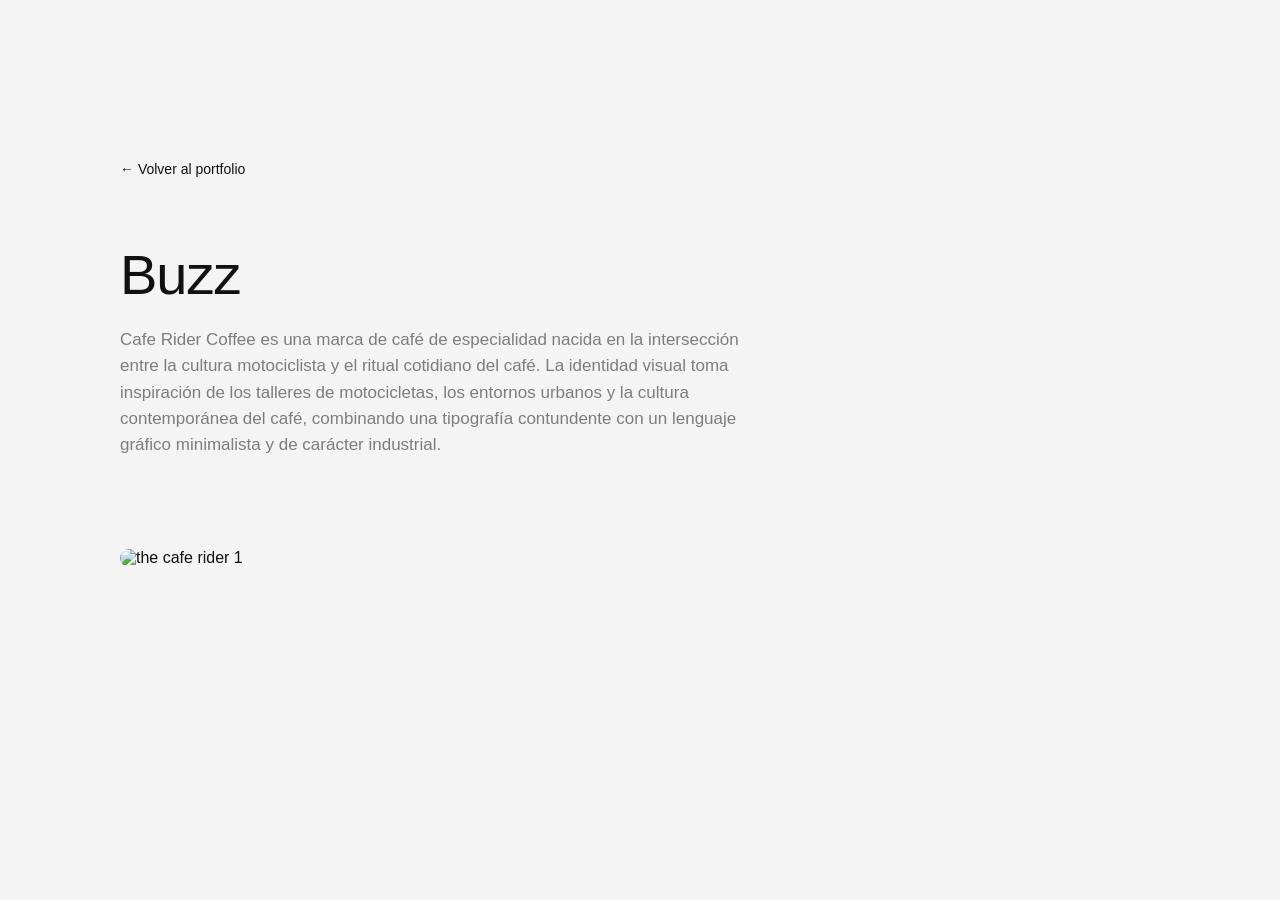
==== paginas/buzz.html @ 92aec3bf "ajuste" ====
<!DOCTYPE html>

<head>

    <meta charset="UTF-8">

    <meta name="viewport" content="width=device-width, initial-scale=1.0">

    <title>BUZZ</title>

    <link rel="stylesheet" href="../estilos.css">

</head>

<body>

    <main class="project-page">

        <a href="../index.html" class="back-btn">

            ← Volver al portfolio

        </a>

        <header class="project-header">

            <h1>Buzz </h1>

            <p>
                
                Cafe Rider Coffee es una marca de café de especialidad nacida en la intersección entre la cultura motociclista y el ritual cotidiano del café.
                La identidad visual toma inspiración de los talleres de motocicletas, los entornos urbanos y la cultura contemporánea del café, combinando una tipografía contundente con un lenguaje gráfico minimalista y de carácter industrial.
                 

            </p>

        </header>

        <section class="project-gallery">

            <img src="../img/"alt="the cafe rider 1">

        </section>

    </main>

</body>
---- estilos.css ----
/* CSS DOCUMENT*/
@charset "UTF-8";



/* aca empiezan las aplicaciones*/

*{
    margin:0;
    padding:0;
    box-sizing:border-box;
}

body{

    background:#f4f4f4;

    color:#111;

    font-family:'Inter', sans-serif;

    padding:40px;

}

nav{

    display:flex;

    justify-content:space-between;

    align-items:center;

    margin-bottom:80px;

}

nav ul{

    display:flex;

    gap:20px;

    list-style:none;

}

nav li{

    cursor:pointer;

    transition:0.3s;

    font-size:14px;

    text-transform:uppercase;

}

nav li:hover{

    opacity:0.5;

}

.gallery{

    display:grid;

    grid-template-columns:repeat(2,1fr);

    gap:30px;

}

.card{

    position:relative;

    overflow:hidden;

    border-radius:20px;

}

.card img{

    width:100%;

    height:100%;

    object-fit:cover;

    display:block;

    transition:0.5s;

}

.overlay{

    position:absolute;

    top:0;

    left:0;

    width:100%;

    height:100%;

    background:rgba(0,0,0,0.7);

    color:white;

    display:flex;

    flex-direction:column;

    justify-content:center;

    align-items:center;

    opacity:0;

    transition:0.4s;

}
.card:hover .overlay{

    opacity:1;

}

.card:hover img{

    transform:scale(1.05);

}

.overlay h2{

    font-size:32px;

    margin-bottom:20px;

}

.overlay ul{

    list-style:none;

    text-align:center;

}

.overlay li{

    margin:8px 0;

    font-size:14px;

}

nav li{

    cursor:pointer;

}

nav li.active{

    color:#000;

    font-weight:600;

}

@media(max-width:768px){

    body{

        padding:20px;

    }


    nav{

        flex-direction:column;

        align-items:flex-start;

        gap:20px;

    }


    nav ul{

        flex-wrap:wrap;

    }


    .gallery{

        grid-template-columns:1fr;

    }


    .overlay h2{

        font-size:24px;

    }

}

/* paginas*/

.project-page{

     max-width:1200px;

    margin:0 auto;

    padding-top:120px;

    padding-left:80px;

    padding-right:80px;

    padding-bottom:80px;

}



.back-btn{

    display:inline-block;

    margin-bottom:70px;

    text-decoration:none;

    color:#111;

    font-size:14px;

    font-weight:500;

}



.back-btn:hover{

    opacity:0.6;

}

.project-header{

    max-width:650px;

    margin-bottom:90px;

}

.project-header h1{

    
    font-size:56px;

    font-weight:500;

    line-height:1;

    letter-spacing:-1px;

    margin-bottom:24px;

}

.project-header p{

    max-width:620px;

    font-size:17px;

    line-height:1.55;

    color:#7d7d7d;

    font-weight:300;

}

.project-gallery{

    display:flex;

    flex-direction:column;

    gap:50px;

}

.project-gallery img{

    width:100%;

    display:block;

    border-radius:16px;

}

/*TABLET*/

@media screen and (max-width:1024px){

    .project-page{

        padding:30px;

    }

    .project-header h1{

        font-size:56px;

    }

}

/*MOBILE*/

@media screen and (max-width:768px){

    .project-page{

        padding-top:60px;

        padding-left:25px;

        padding-right:25px;

        padding-bottom:40px;

    }

    .project-header h1{

        font-size:38px;

    }

    .project-header p{

        font-size:16px;

        line-height:1.6;

    }

}
@media screen and (max-width:480px){

    .project-header h1{

        font-size:34px;

    }

    .project-header p{

        font-size:16px;

        line-height:1.7;

    }

}
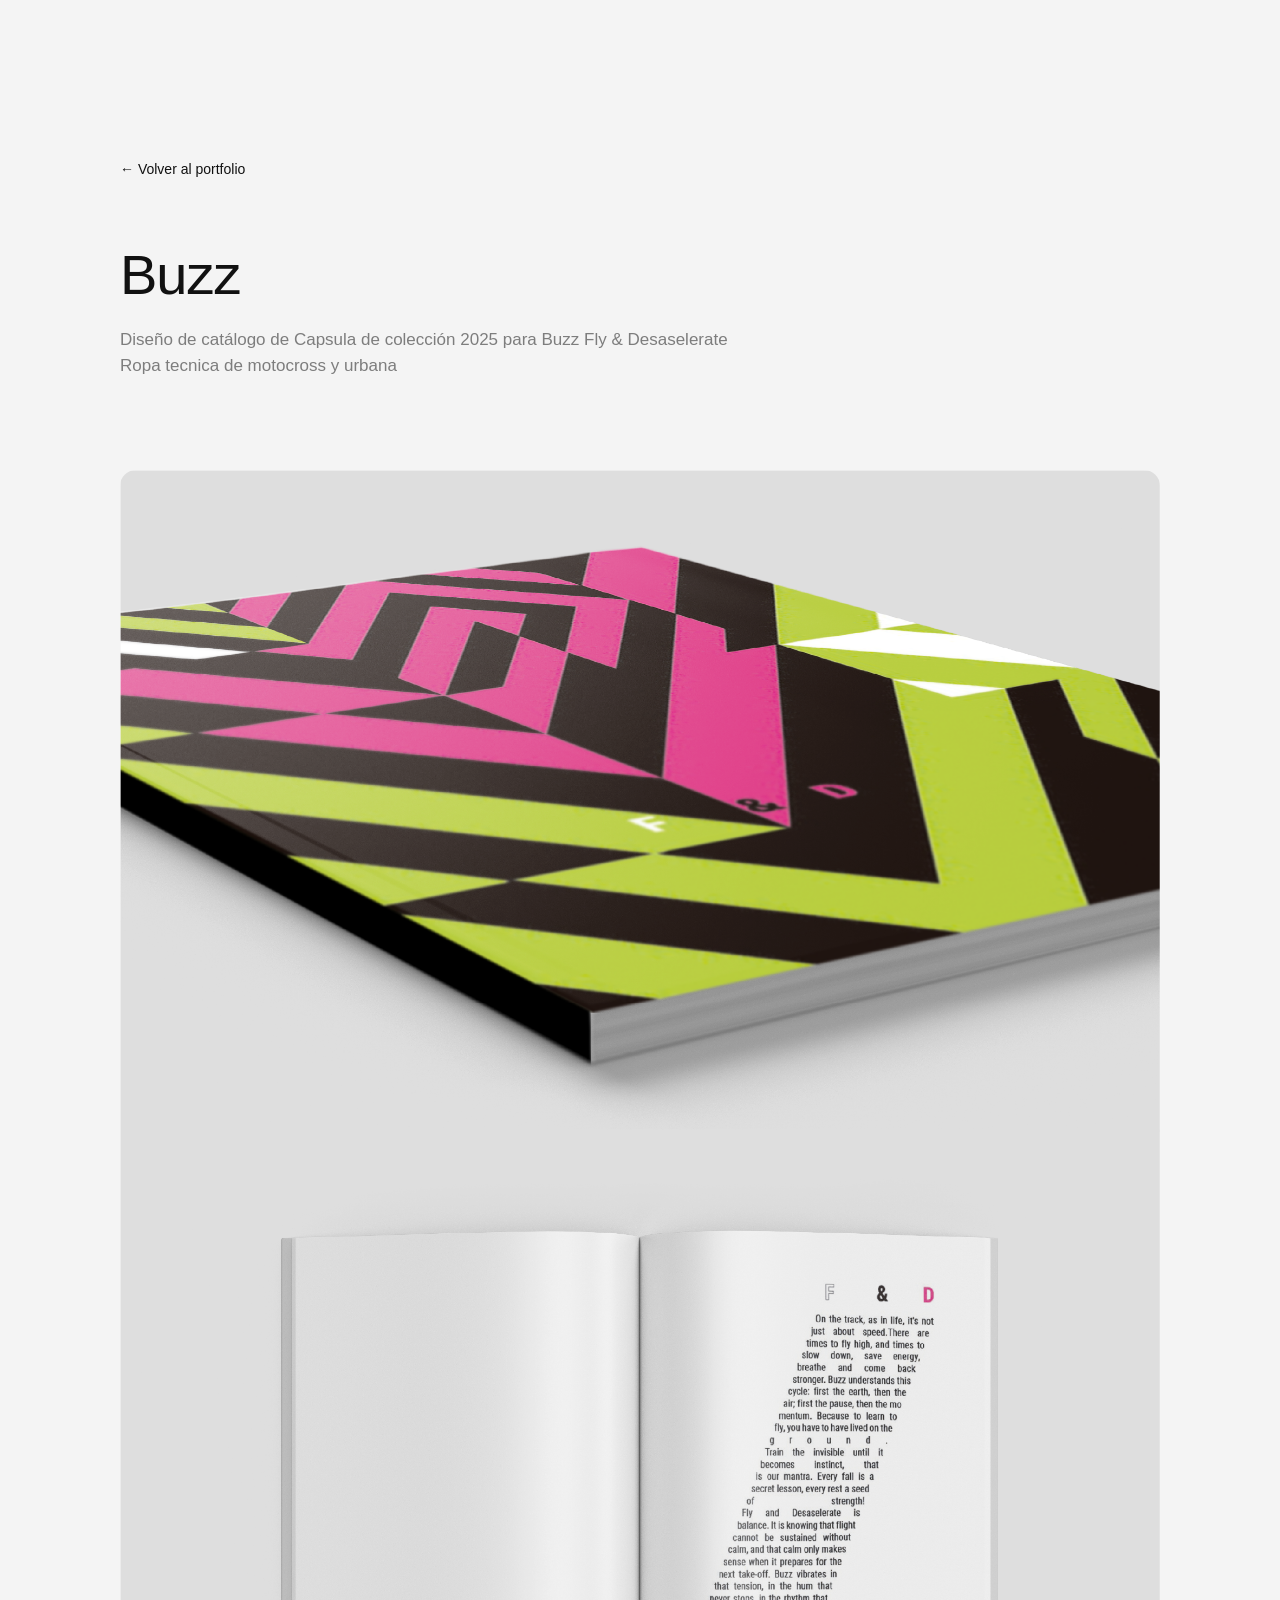
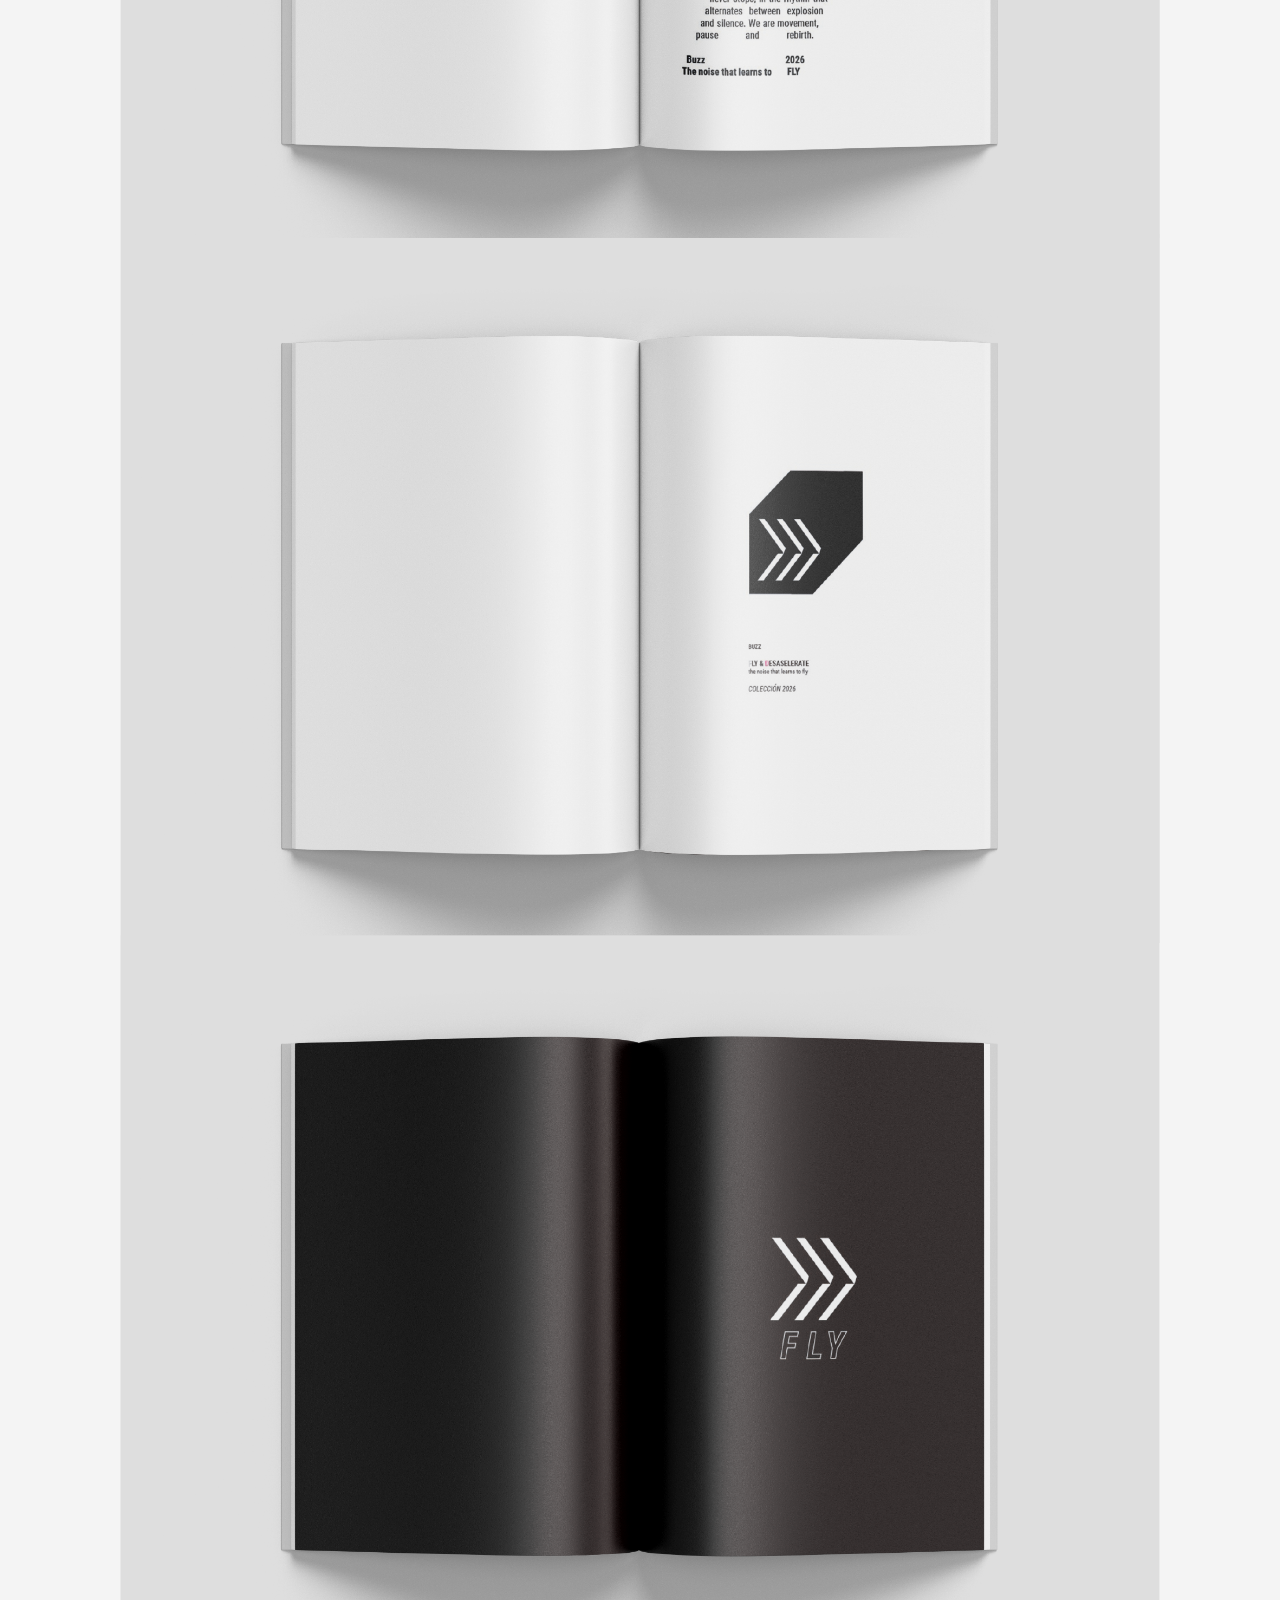
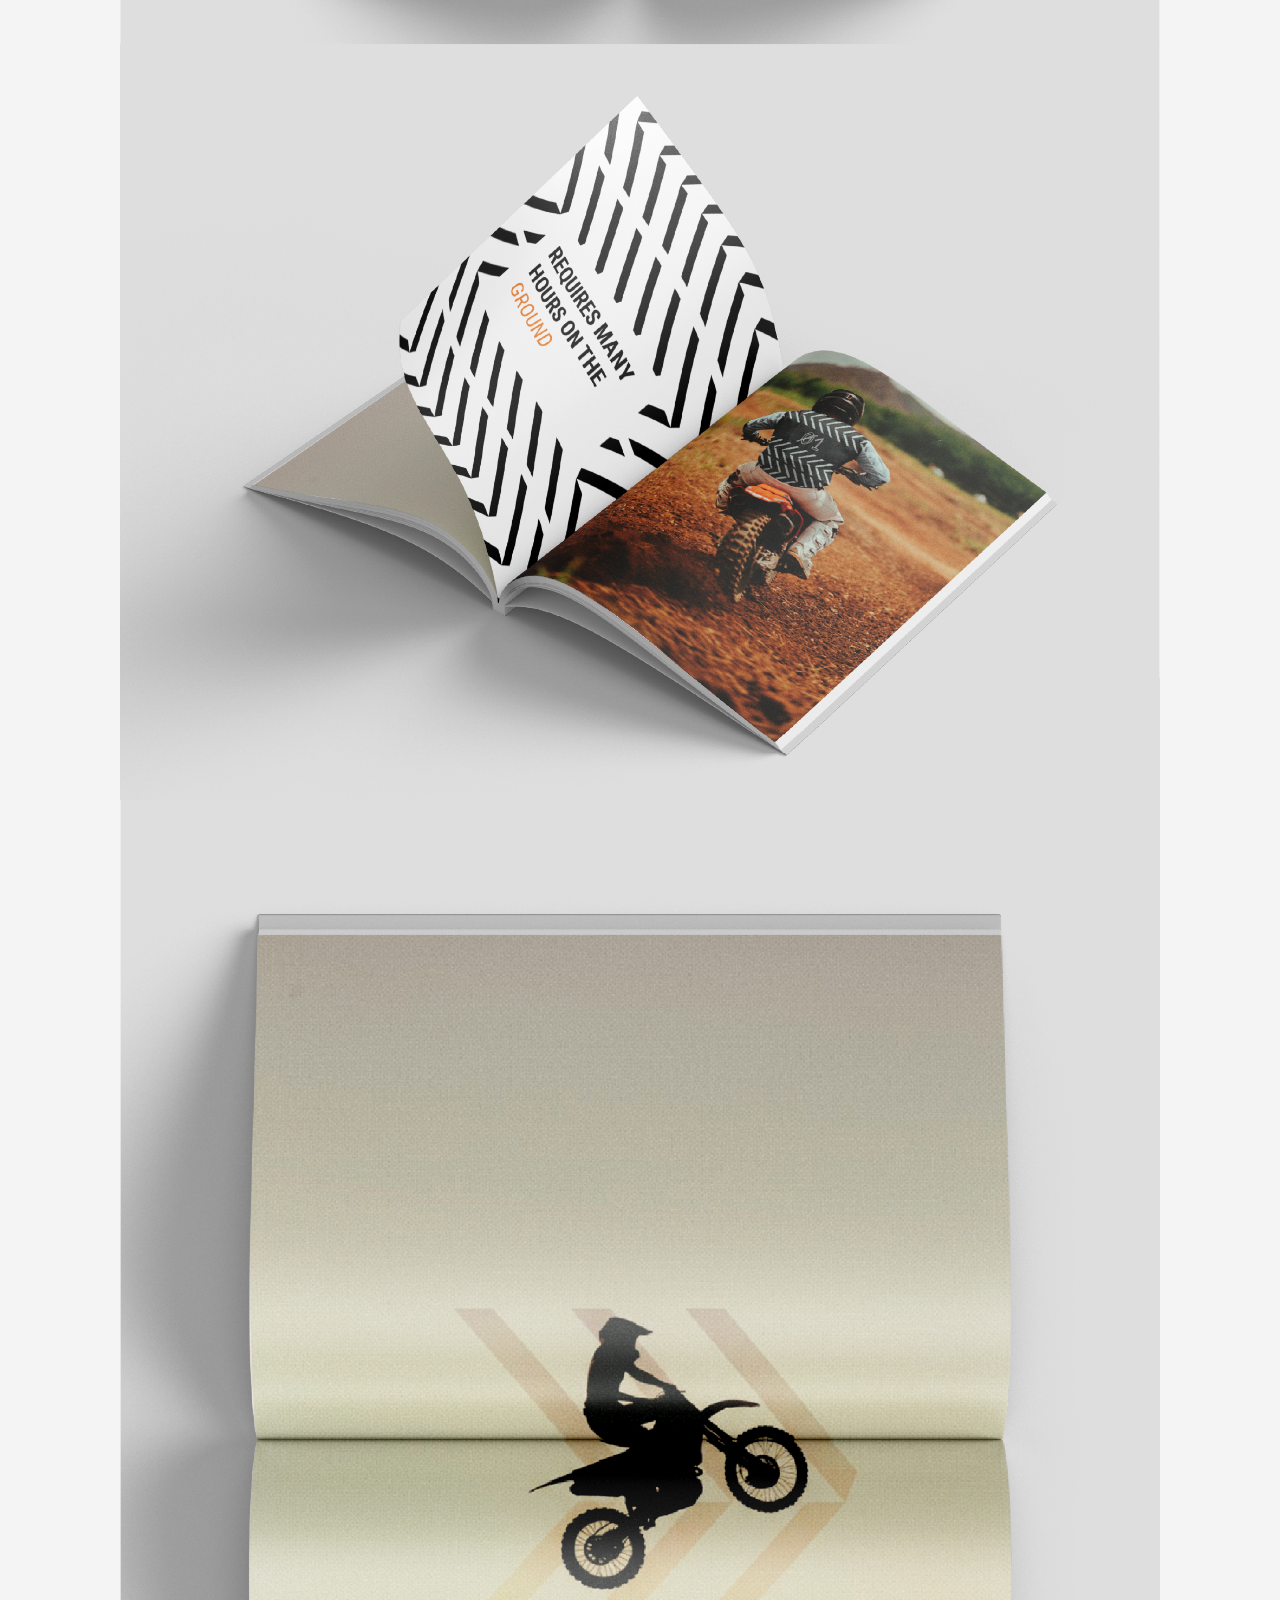
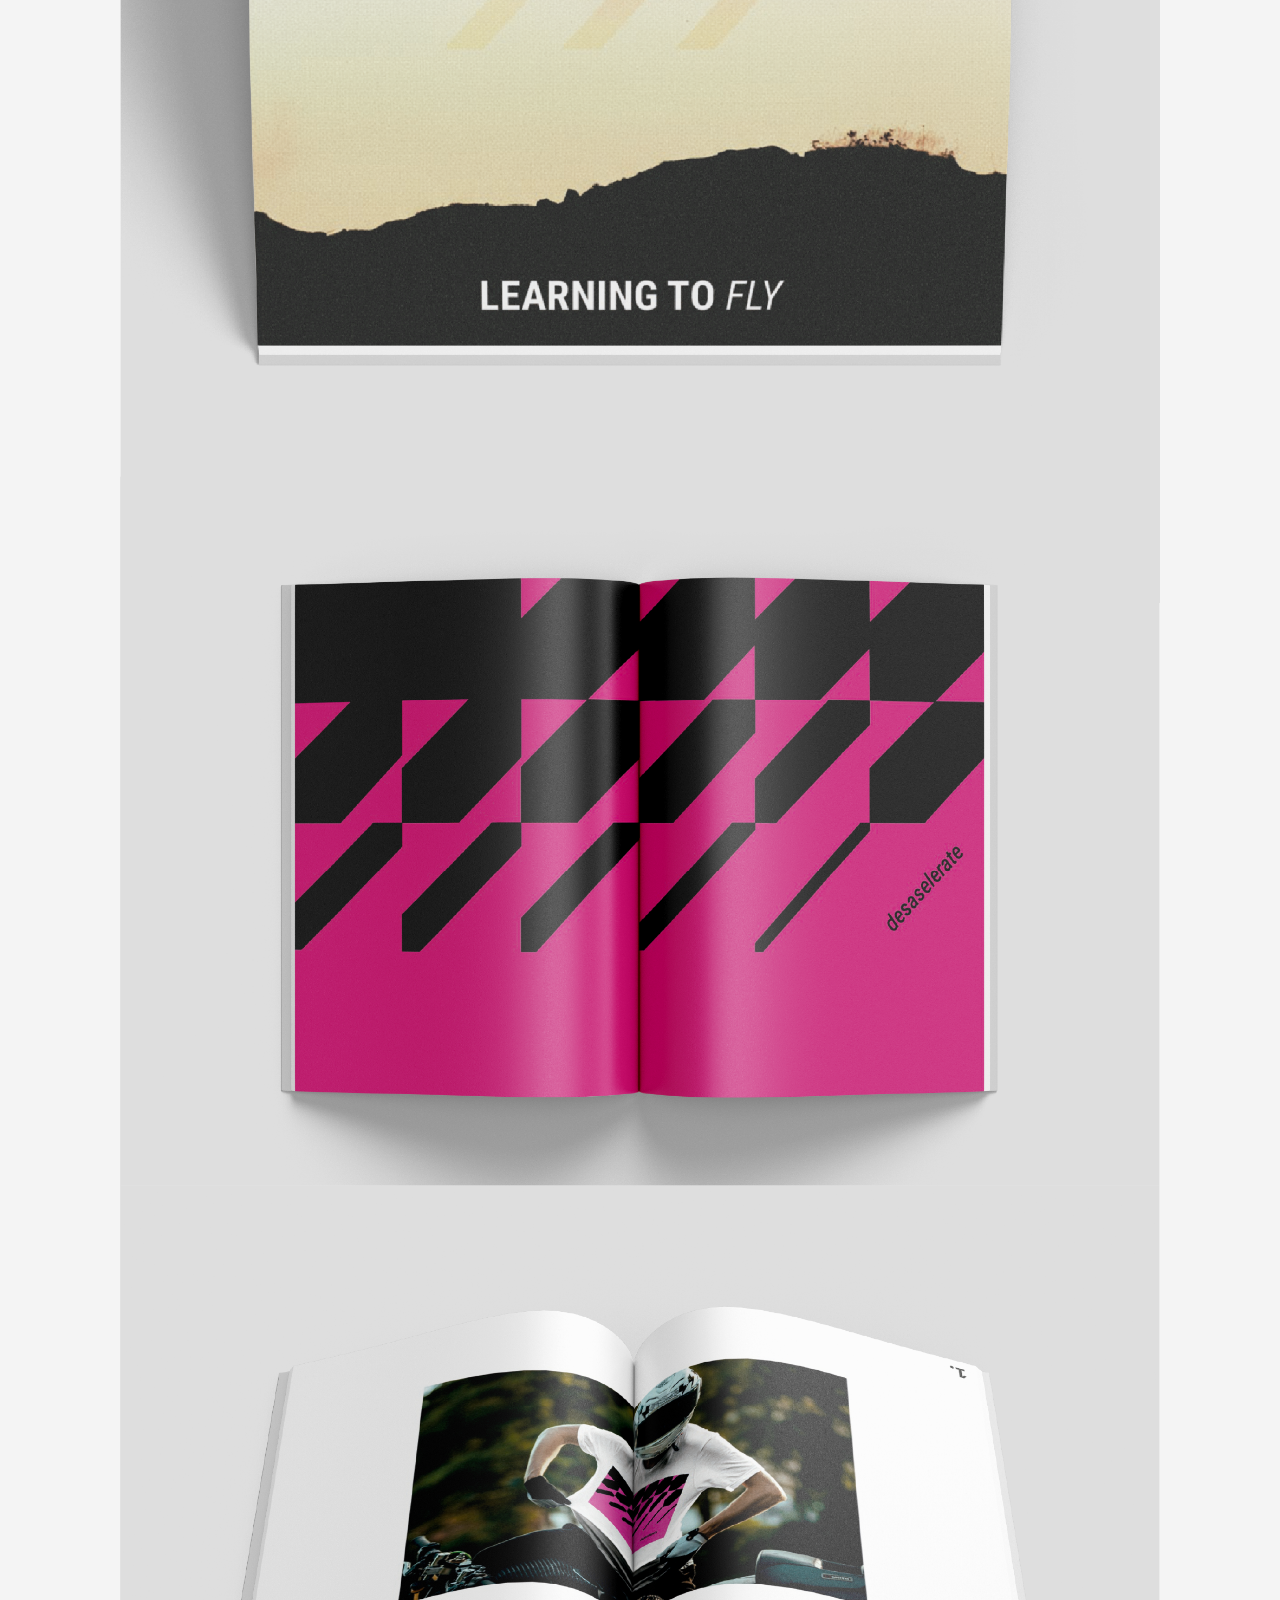
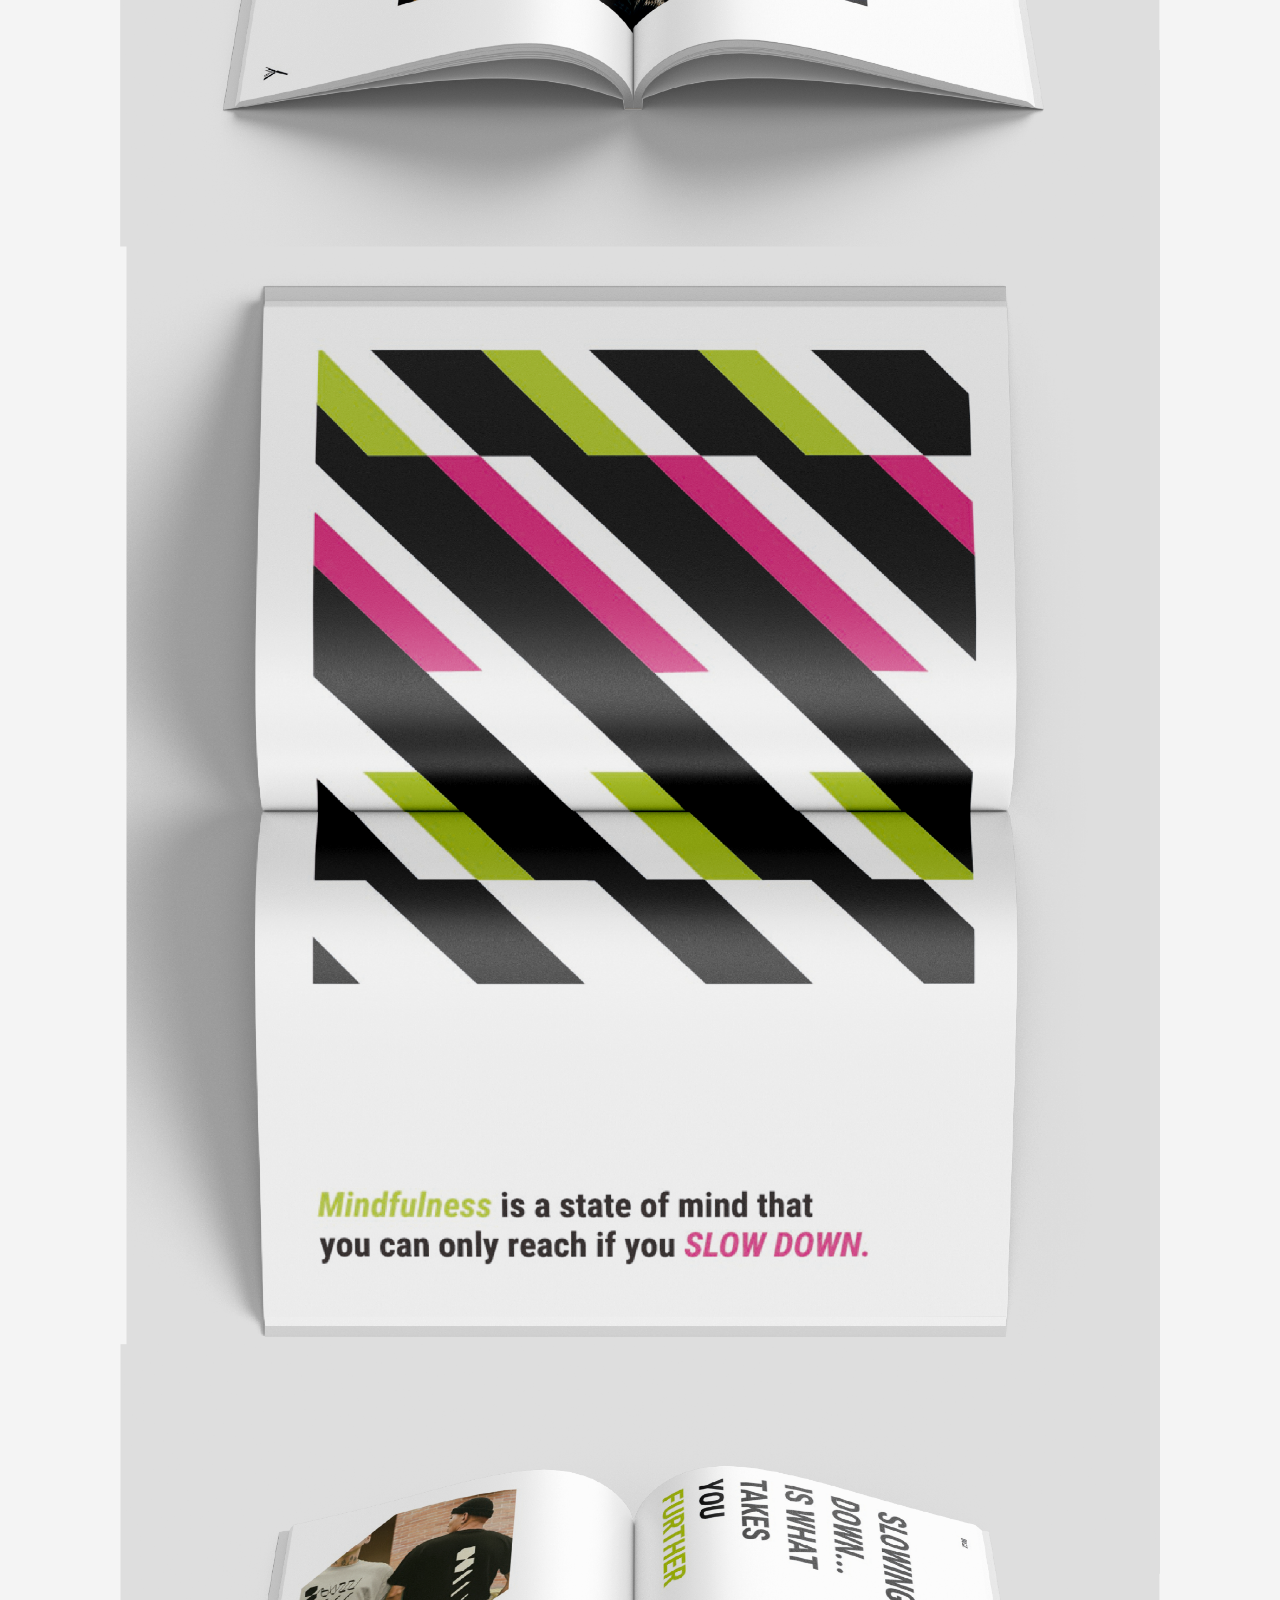
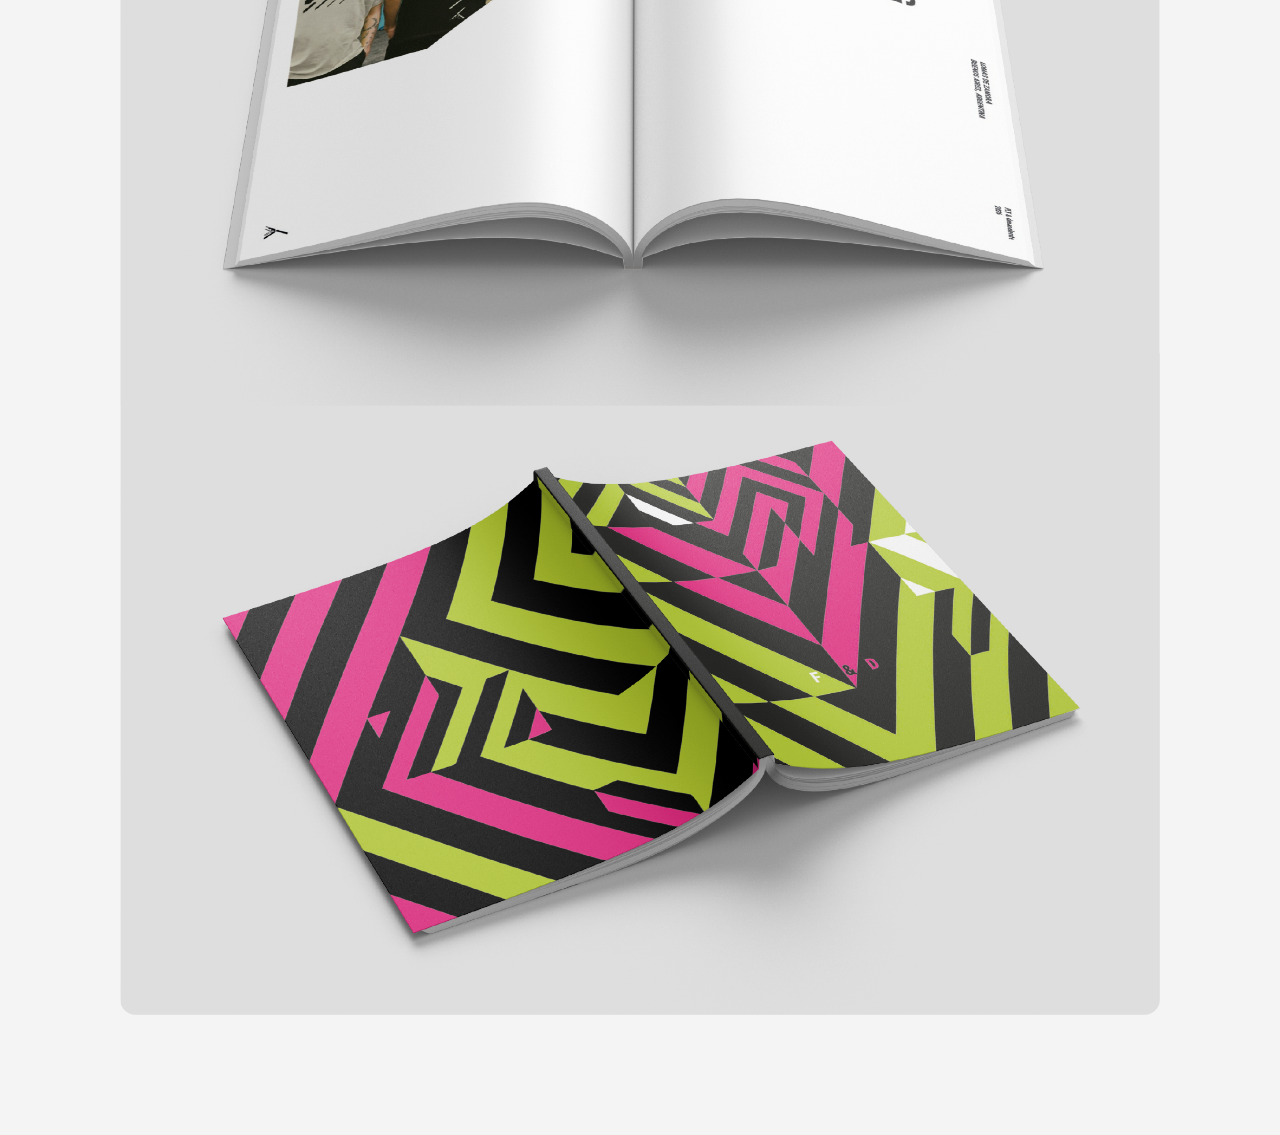
==== commit 44c00a21: "Ajustes" ====
--- a/paginas/buzz.html
+++ b/paginas/buzz.html
@@ -28,8 +28,10 @@
 
             <p>
                 
-                Cafe Rider Coffee es una marca de café de especialidad nacida en la intersección entre la cultura motociclista y el ritual cotidiano del café.
-                La identidad visual toma inspiración de los talleres de motocicletas, los entornos urbanos y la cultura contemporánea del café, combinando una tipografía contundente con un lenguaje gráfico minimalista y de carácter industrial.
+                Diseño de catálogo de Capsula de colección 2025 para Buzz
+                Fly & Desaselerate
+                Ropa tecnica de motocross y urbana
+                
                  
 
             </p>
@@ -38,7 +40,7 @@
 
         <section class="project-gallery">
 
-            <img src="../img/"alt="the cafe rider 1">
+            <img src="../img/buzz/buzzdesplegable01.png"alt="buzz 1">
 
         </section>
 
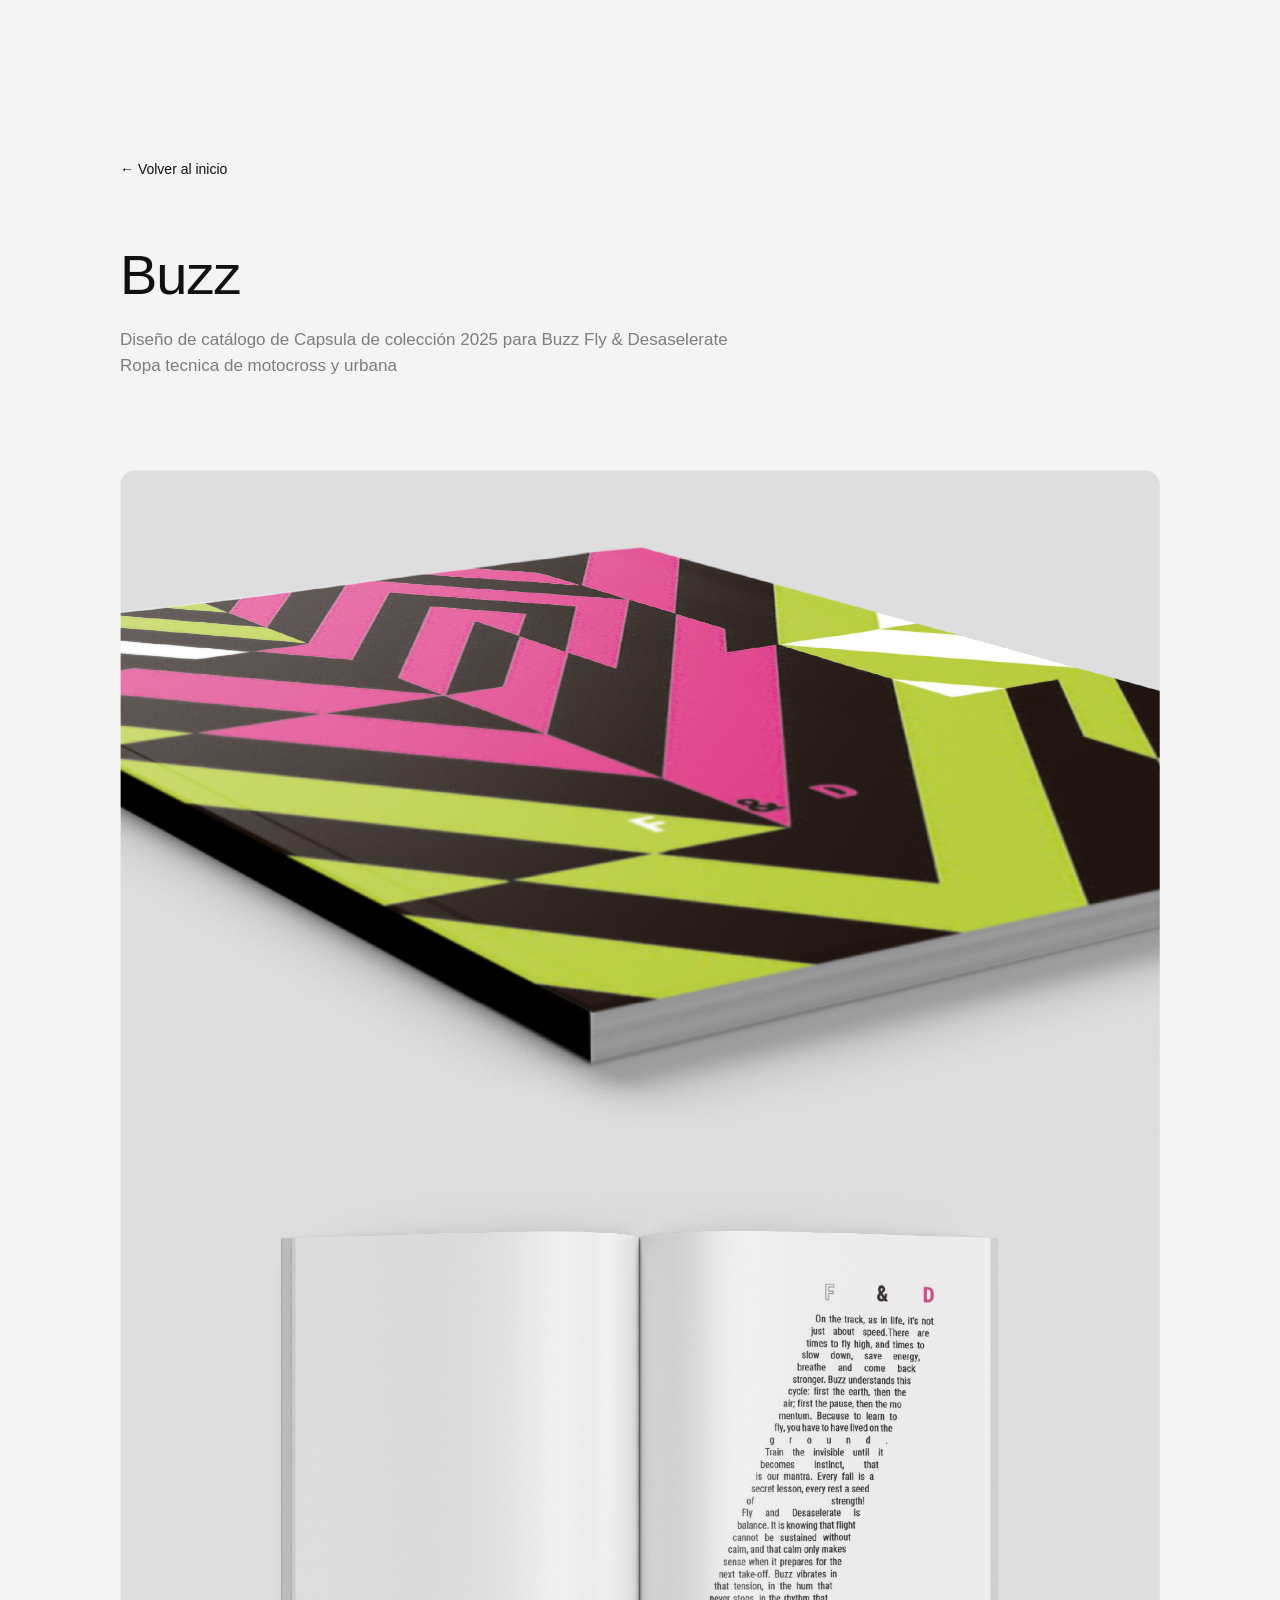
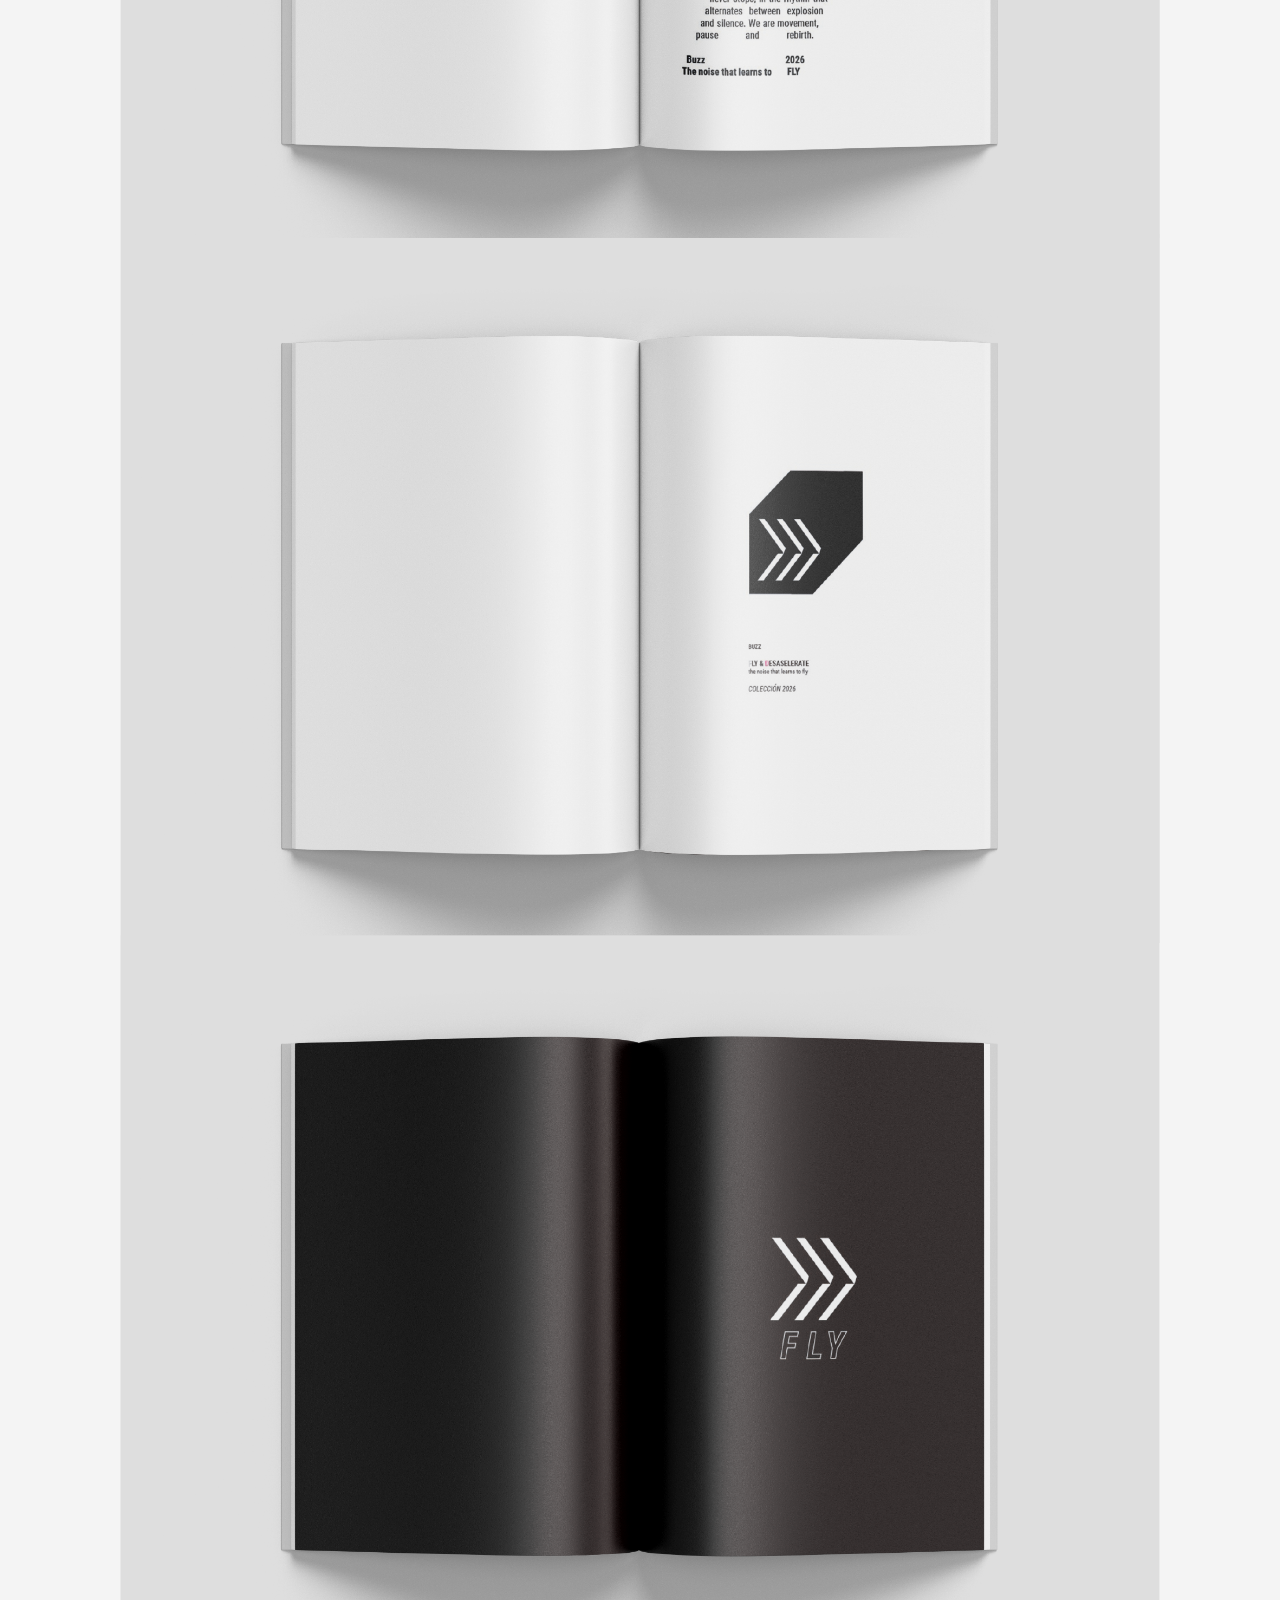
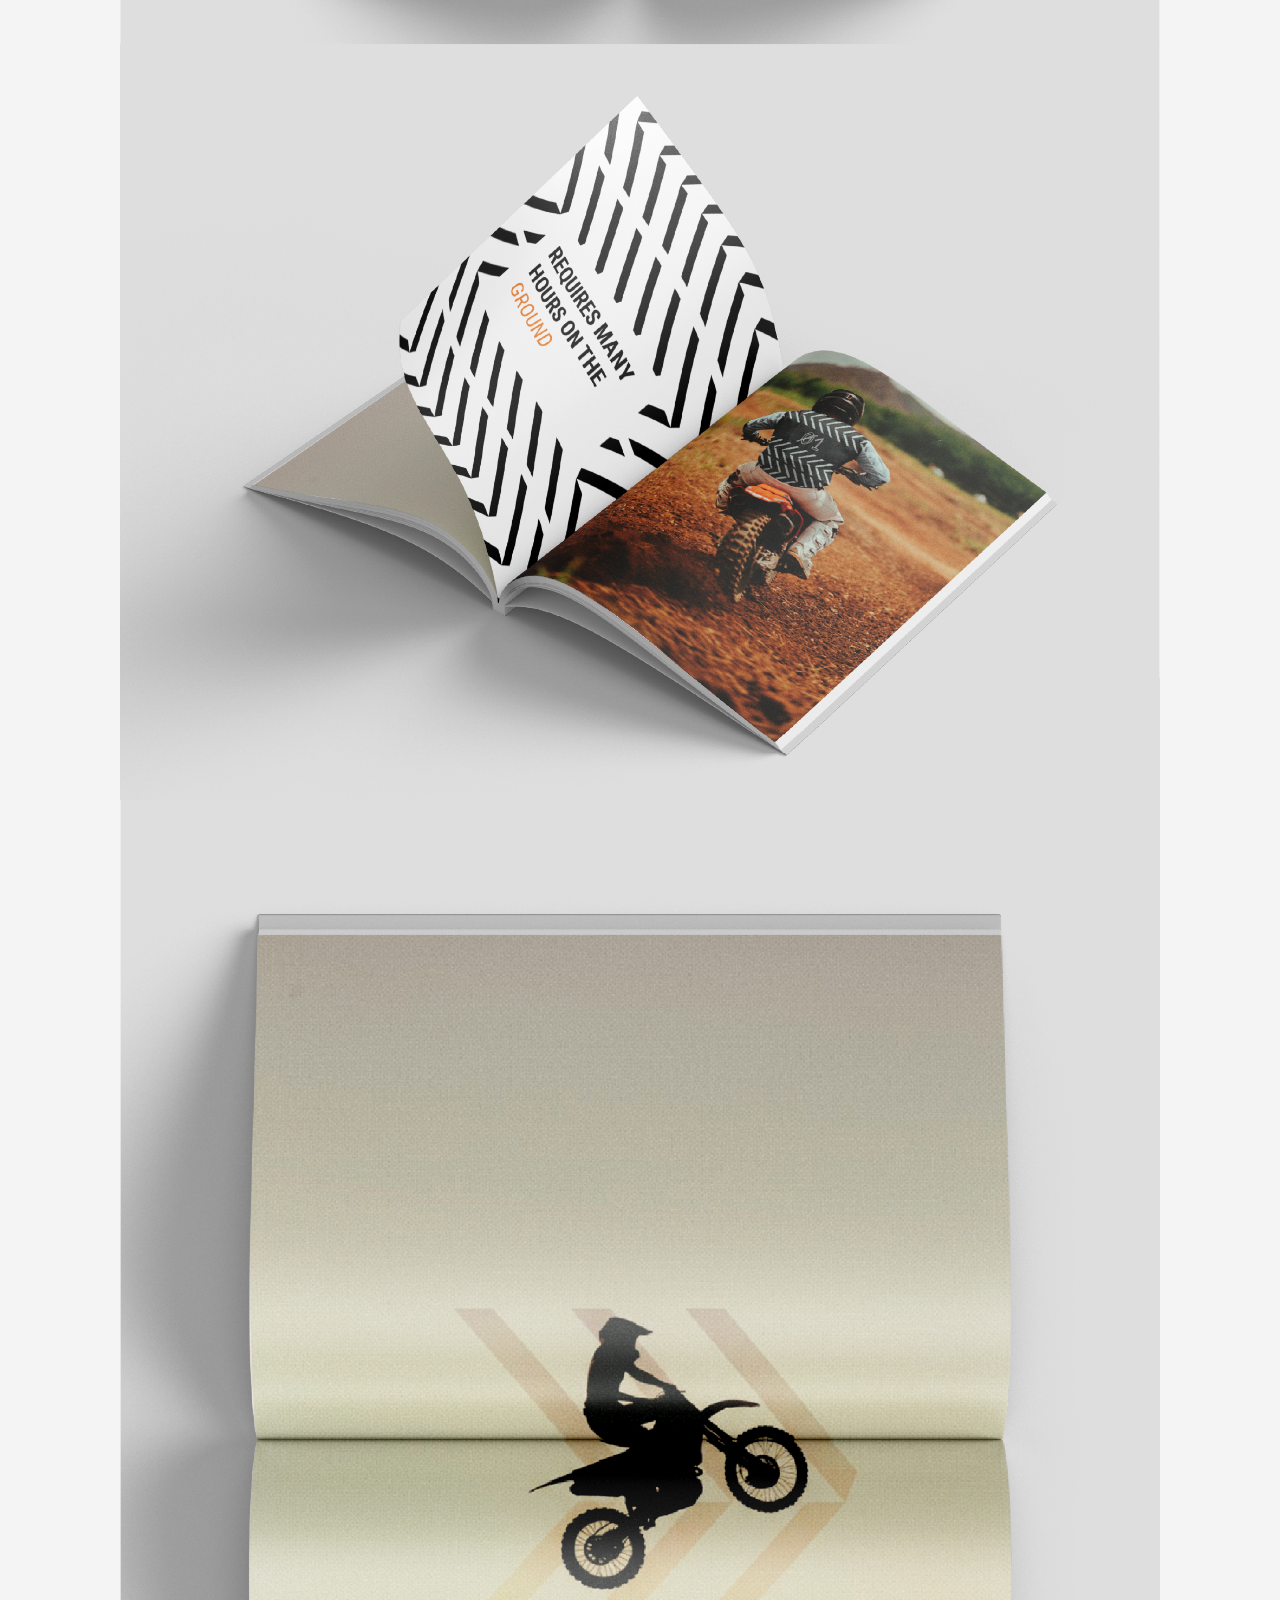
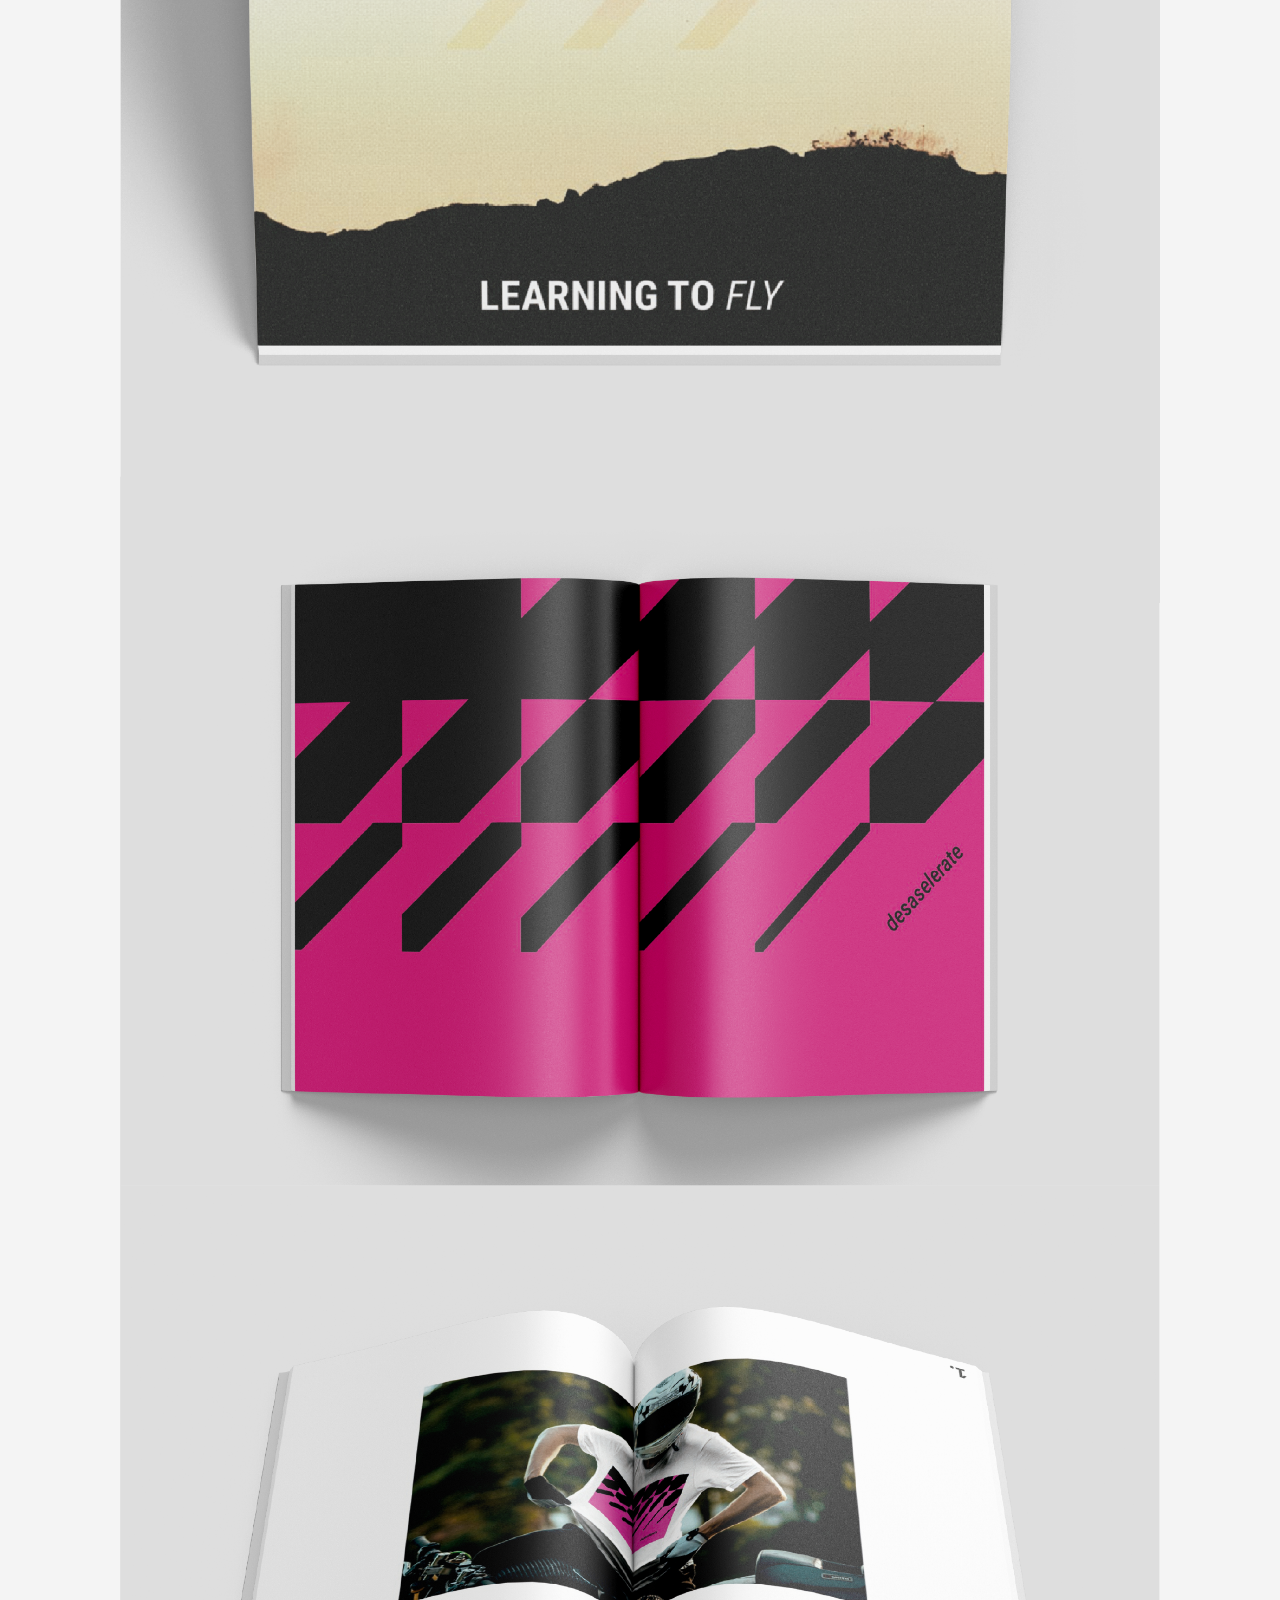
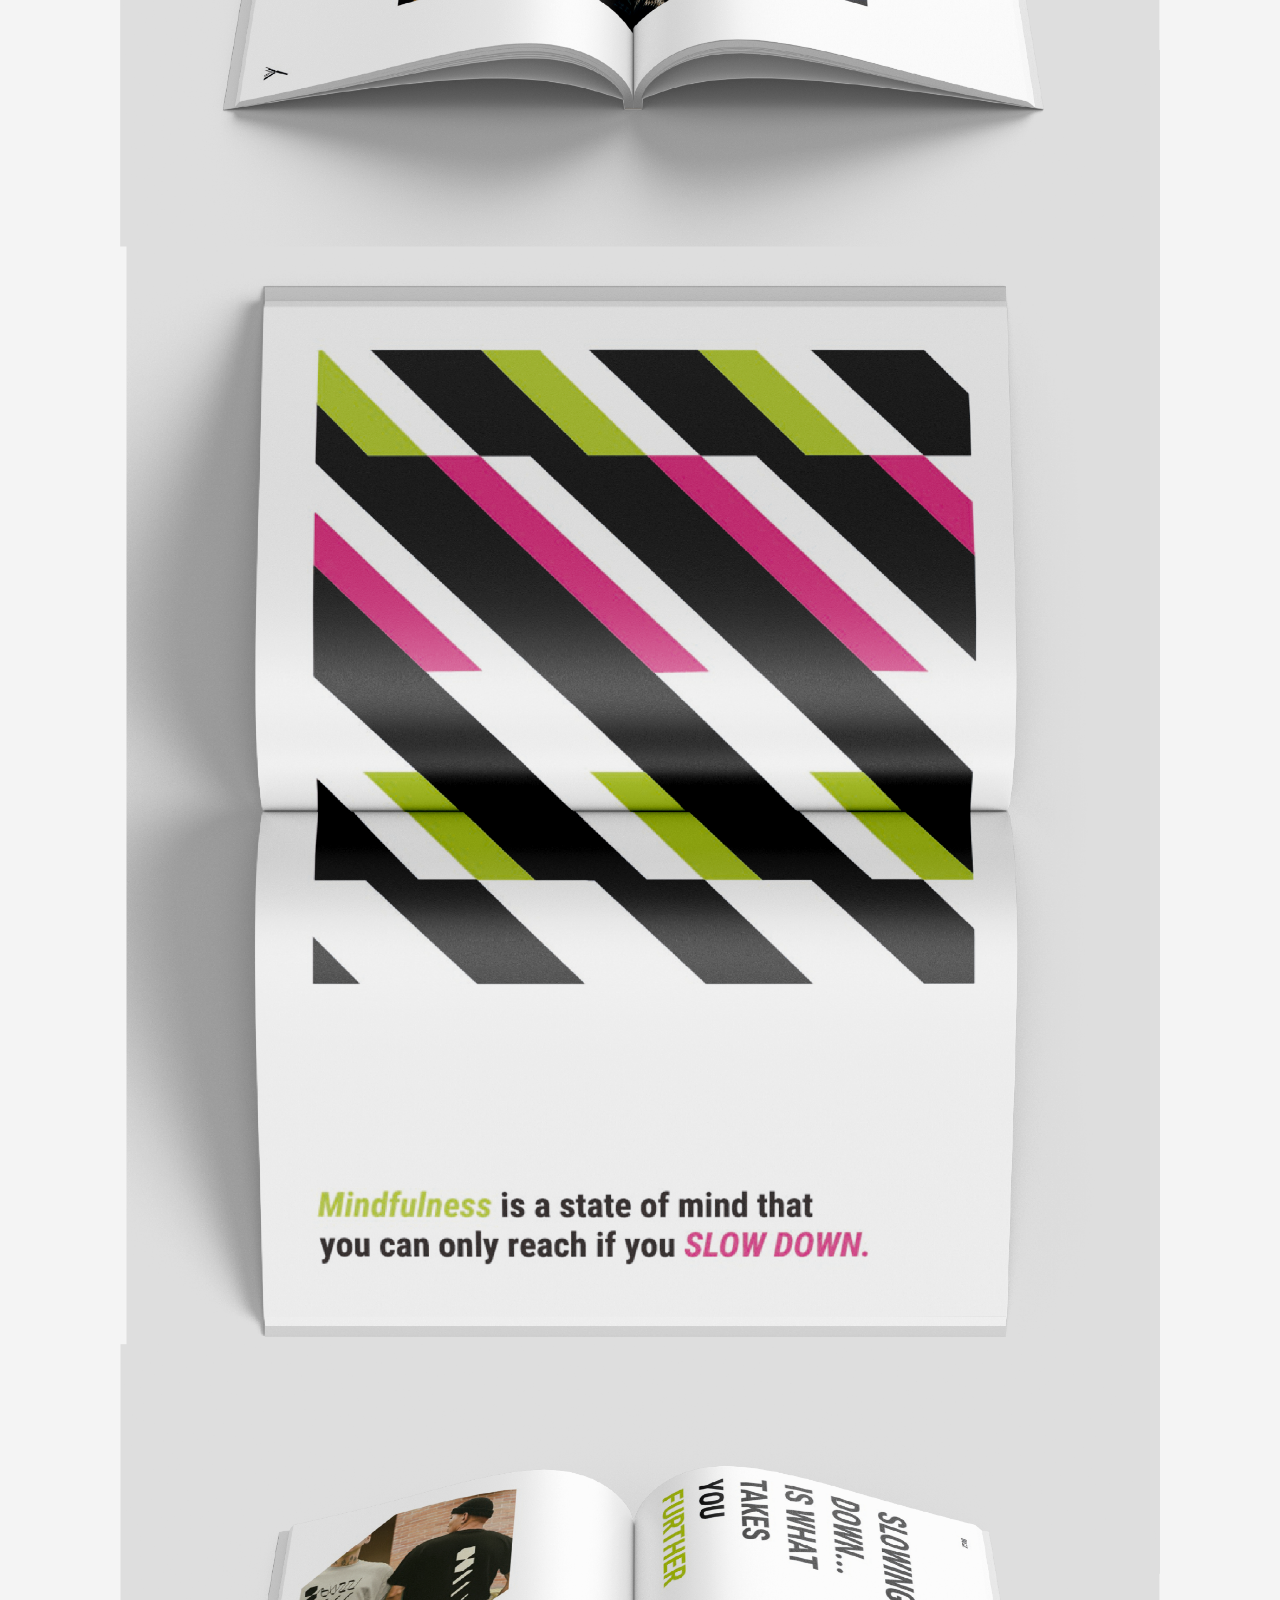
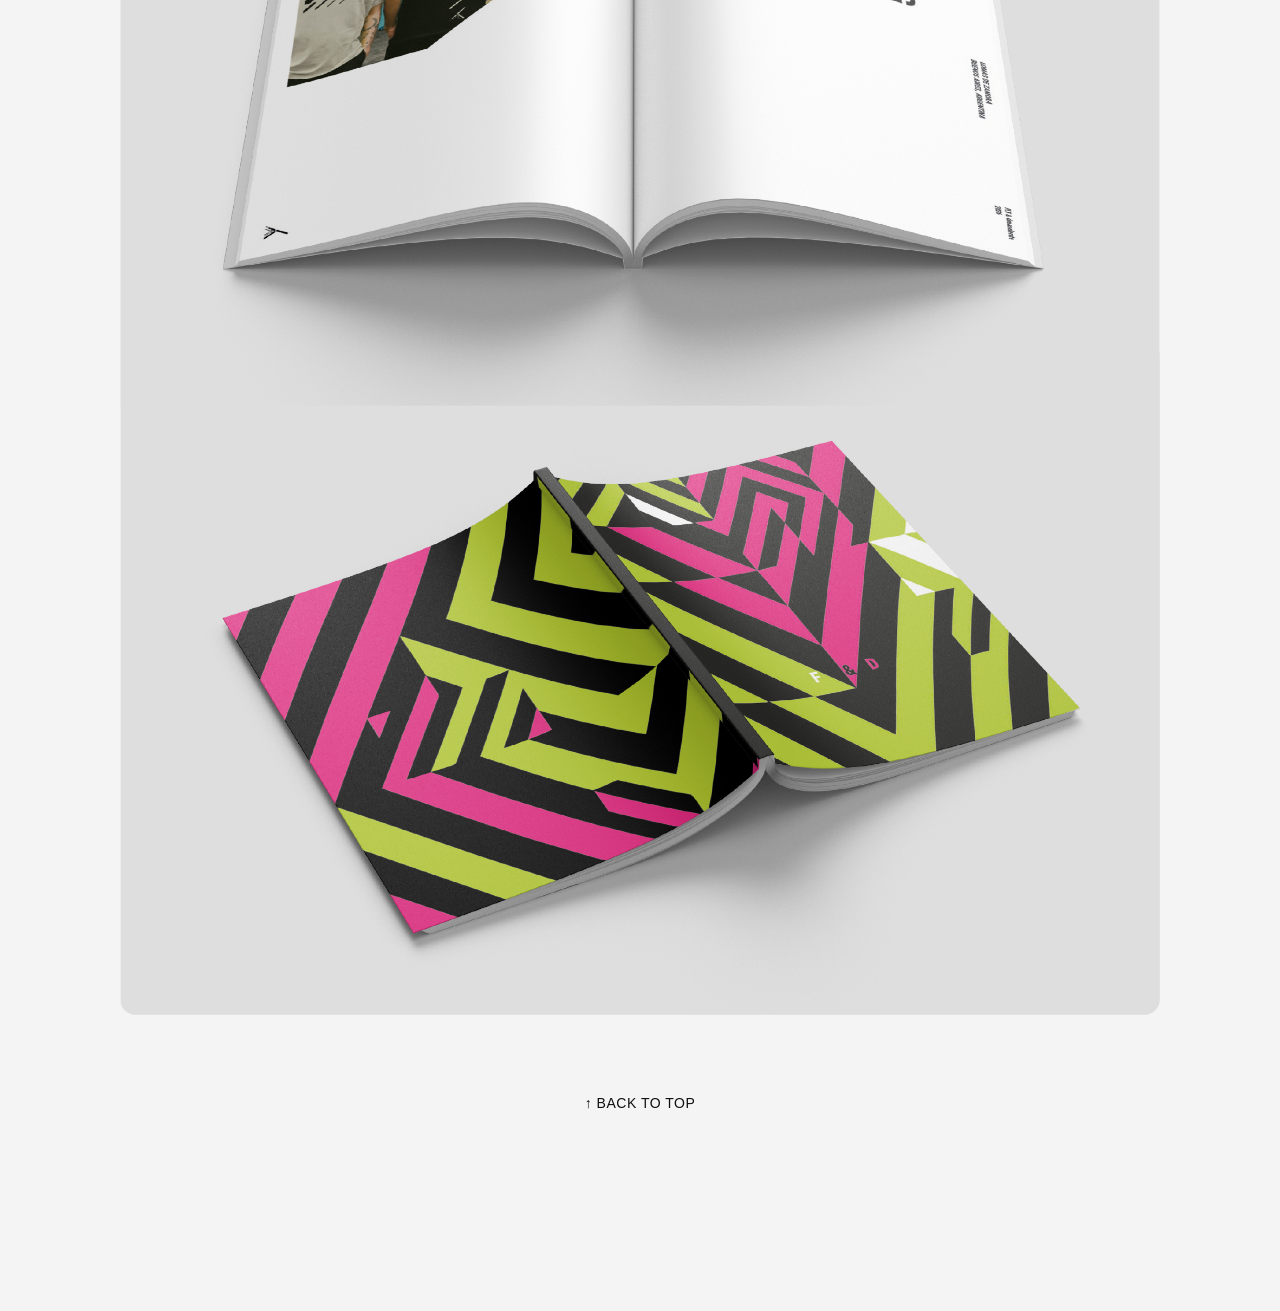
==== commit 5c588a65: "actualizaciones" ====
--- a/paginas/buzz.html
+++ b/paginas/buzz.html
@@ -14,11 +14,11 @@
 
 <body>
 
-    <main class="project-page">
+    <main class="project-page" id="top">
 
         <a href="../index.html" class="back-btn">
 
-            ← Volver al portfolio
+            ← Volver al inicio
 
         </a>
 
@@ -44,6 +44,10 @@
 
         </section>
 
+        <a href="#top" class="back-to-top">
+
+    ↑ Back to top
+
     </main>
 
 </body>
--- a/estilos.css
+++ b/estilos.css
@@ -319,6 +319,46 @@
 
 }
 
+.back-to-top{
+
+    display:flex;
+
+    align-items:center;
+
+    gap:8px;
+
+    width:fit-content;
+
+    margin:80px auto 0;
+
+    text-decoration:none;
+
+    color:#111;
+
+    font-size:14px;
+
+    font-weight:400;
+
+    letter-spacing:0.5px;
+
+    text-transform:uppercase;
+
+    transition:opacity .3s ease;
+
+}
+
+.back-to-top:hover{
+
+    opacity:.5;
+
+}
+
+html{
+
+    scroll-behavior:smooth;
+
+}
+
 /*TABLET*/
 
 @media screen and (max-width:1024px){
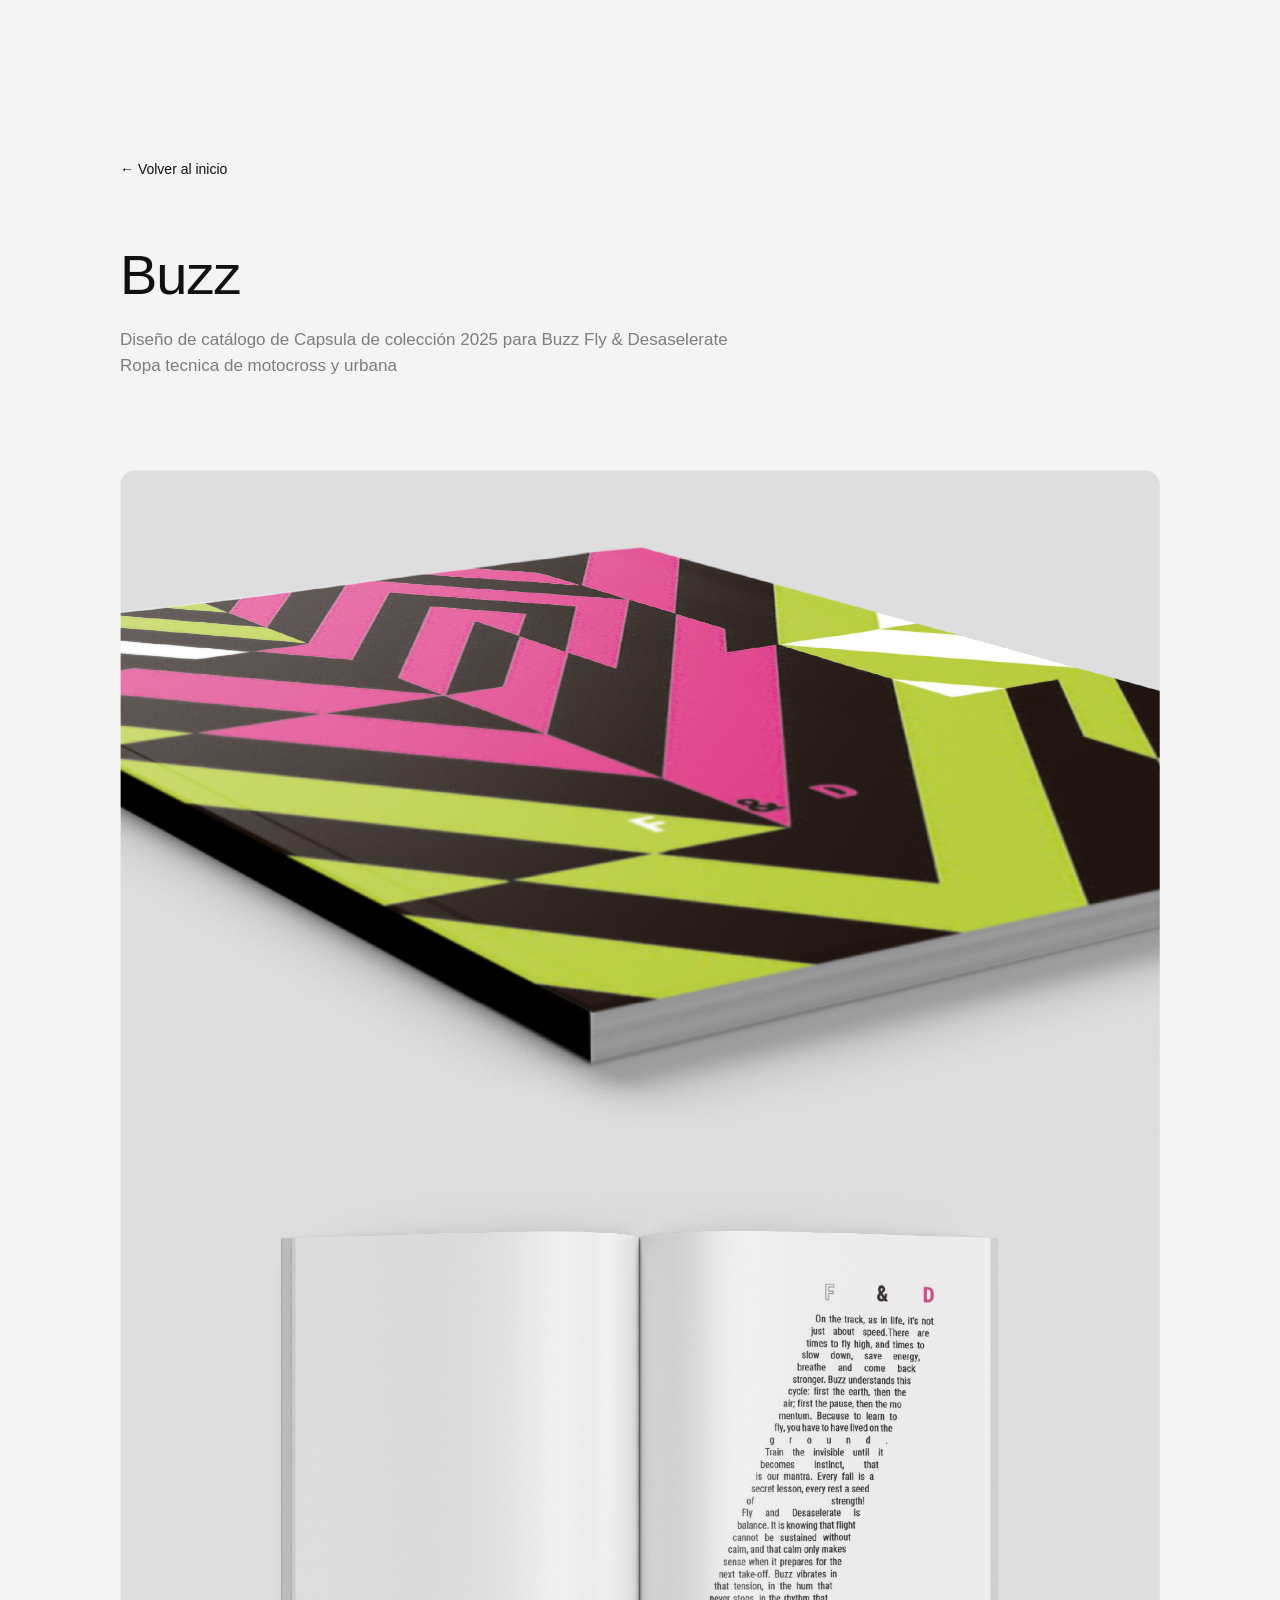
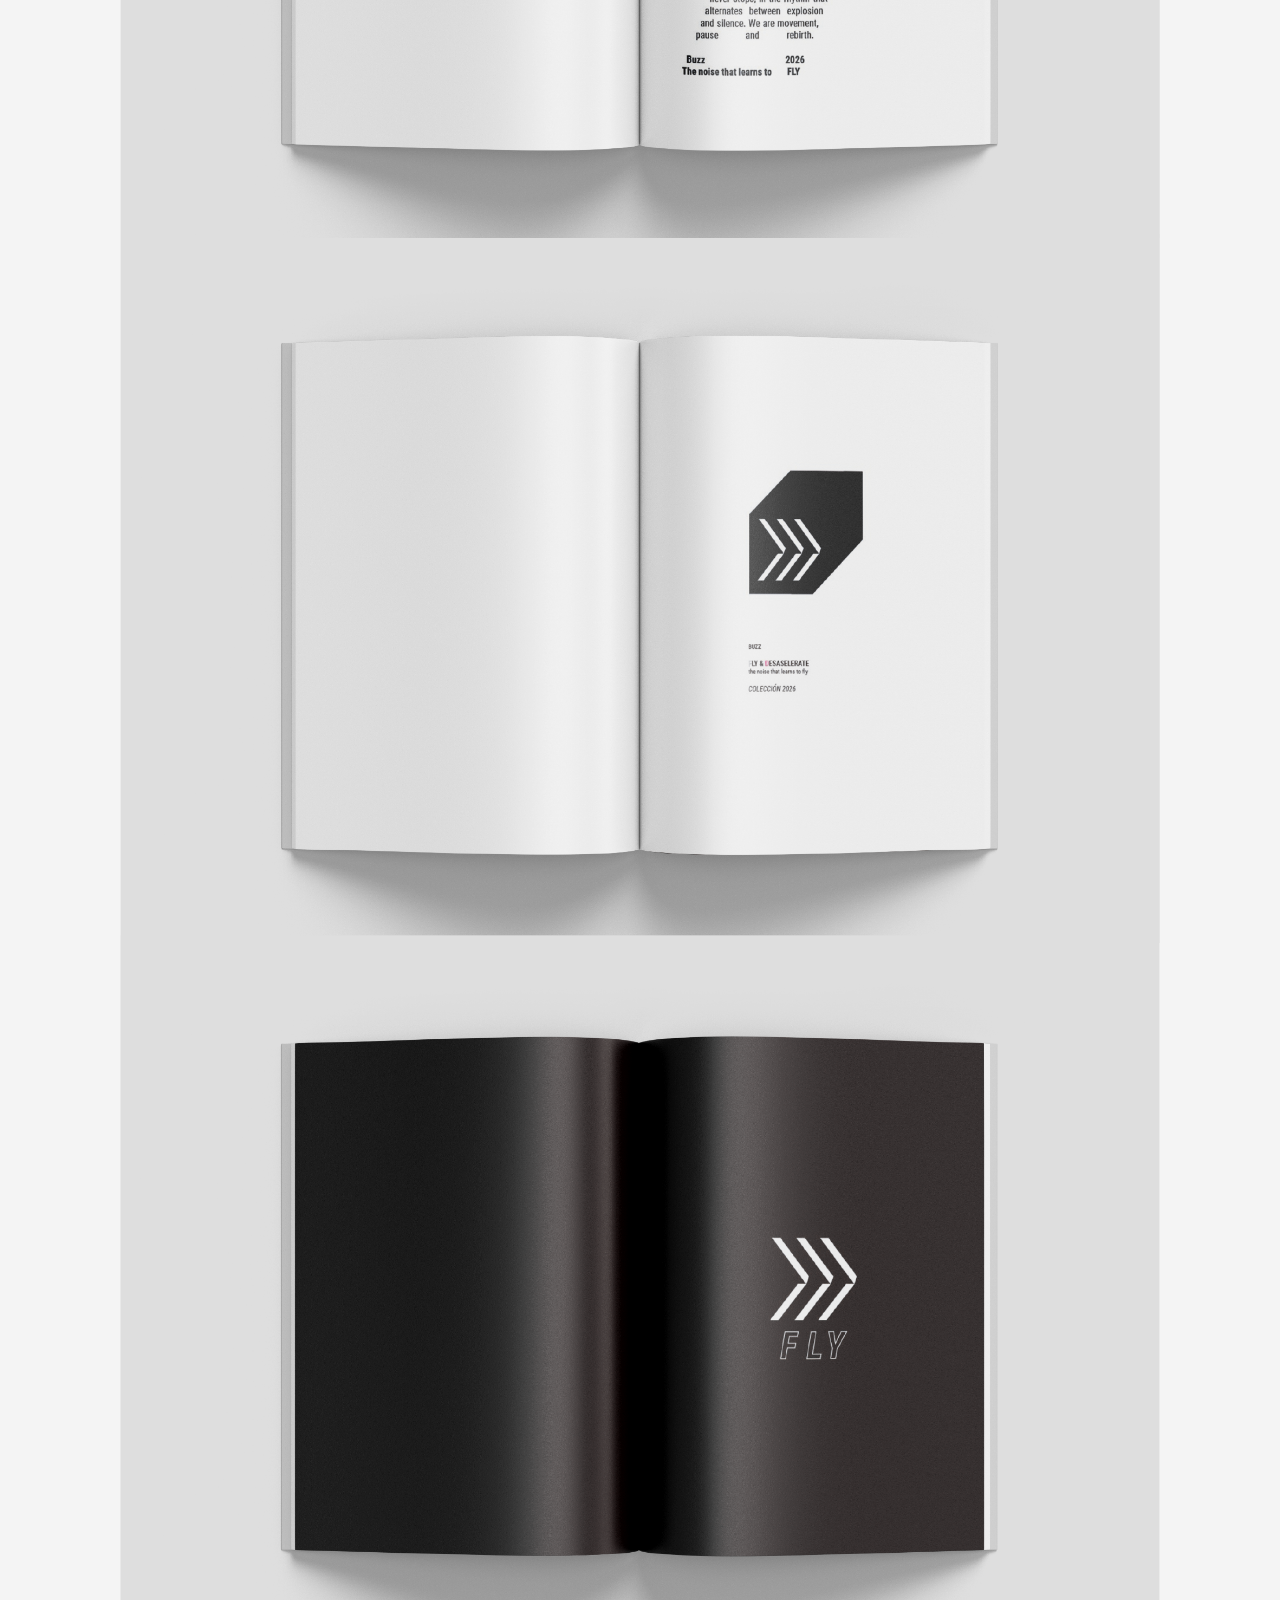
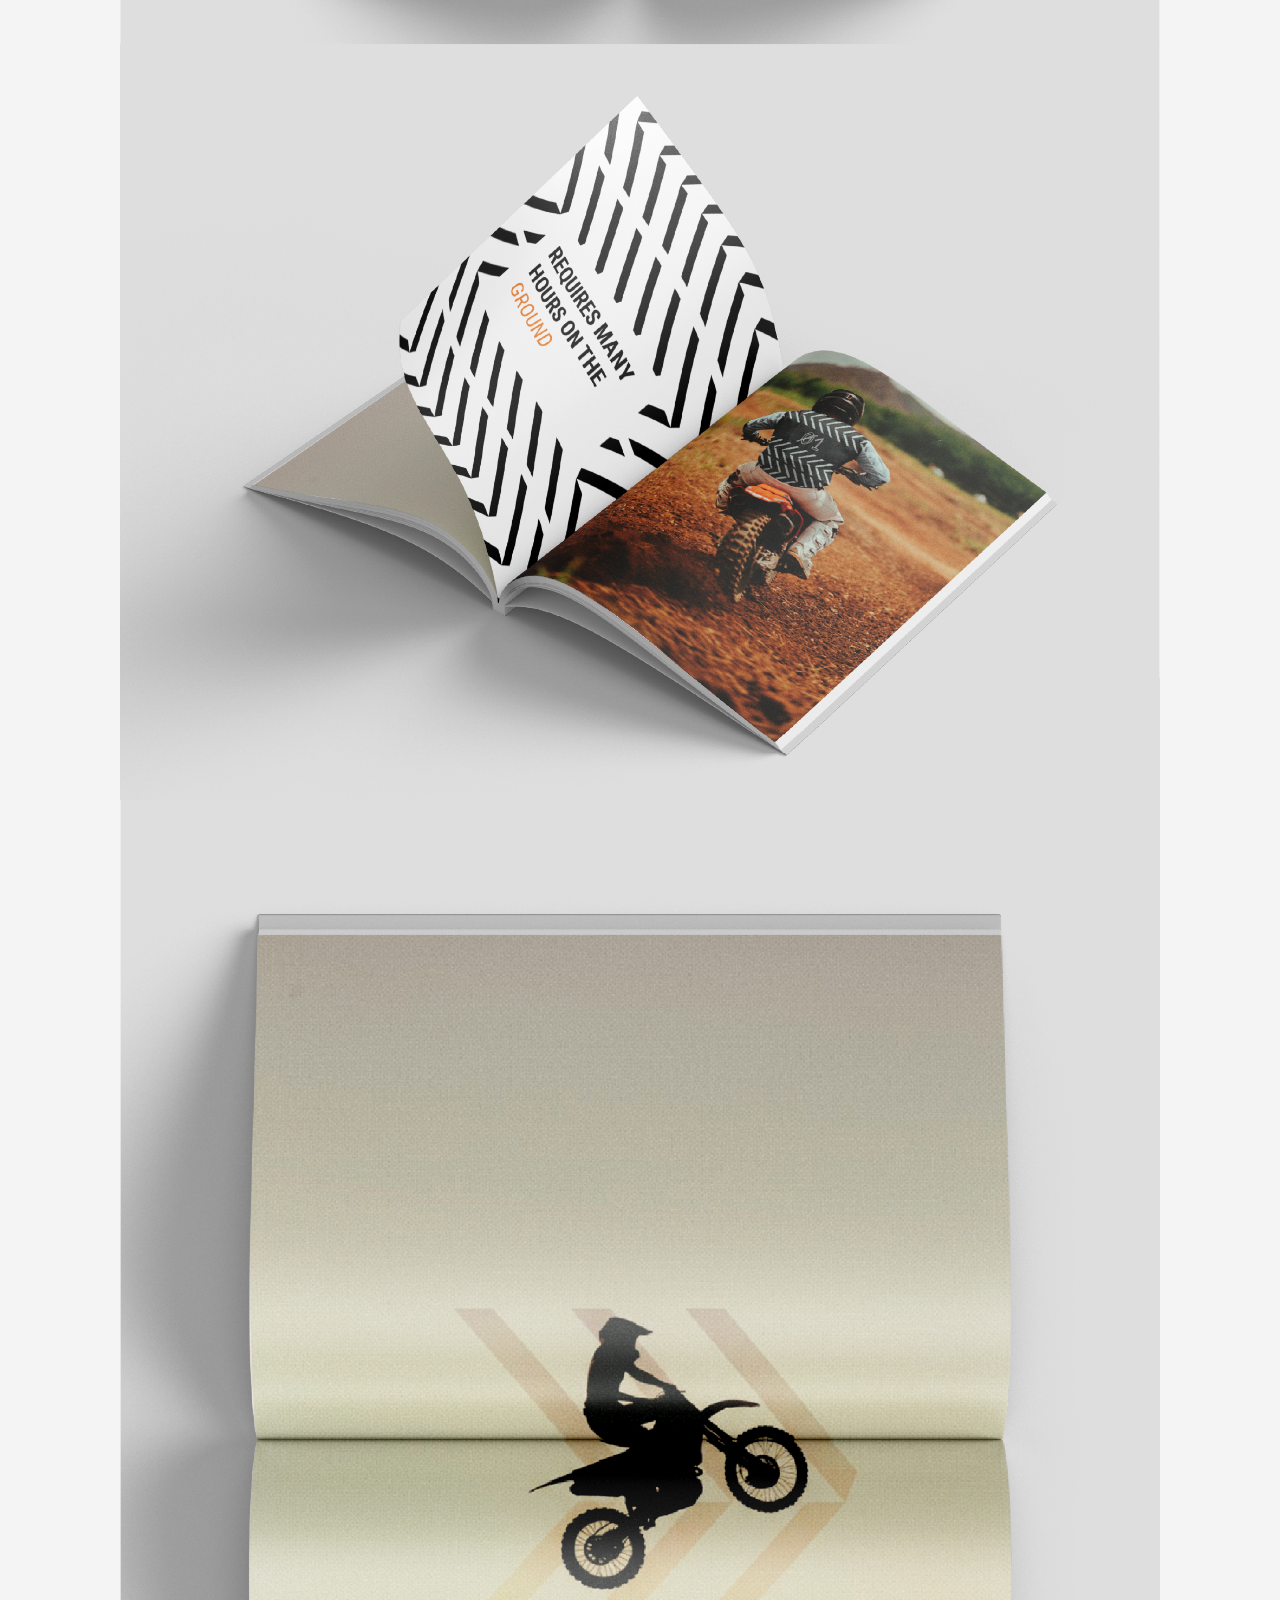
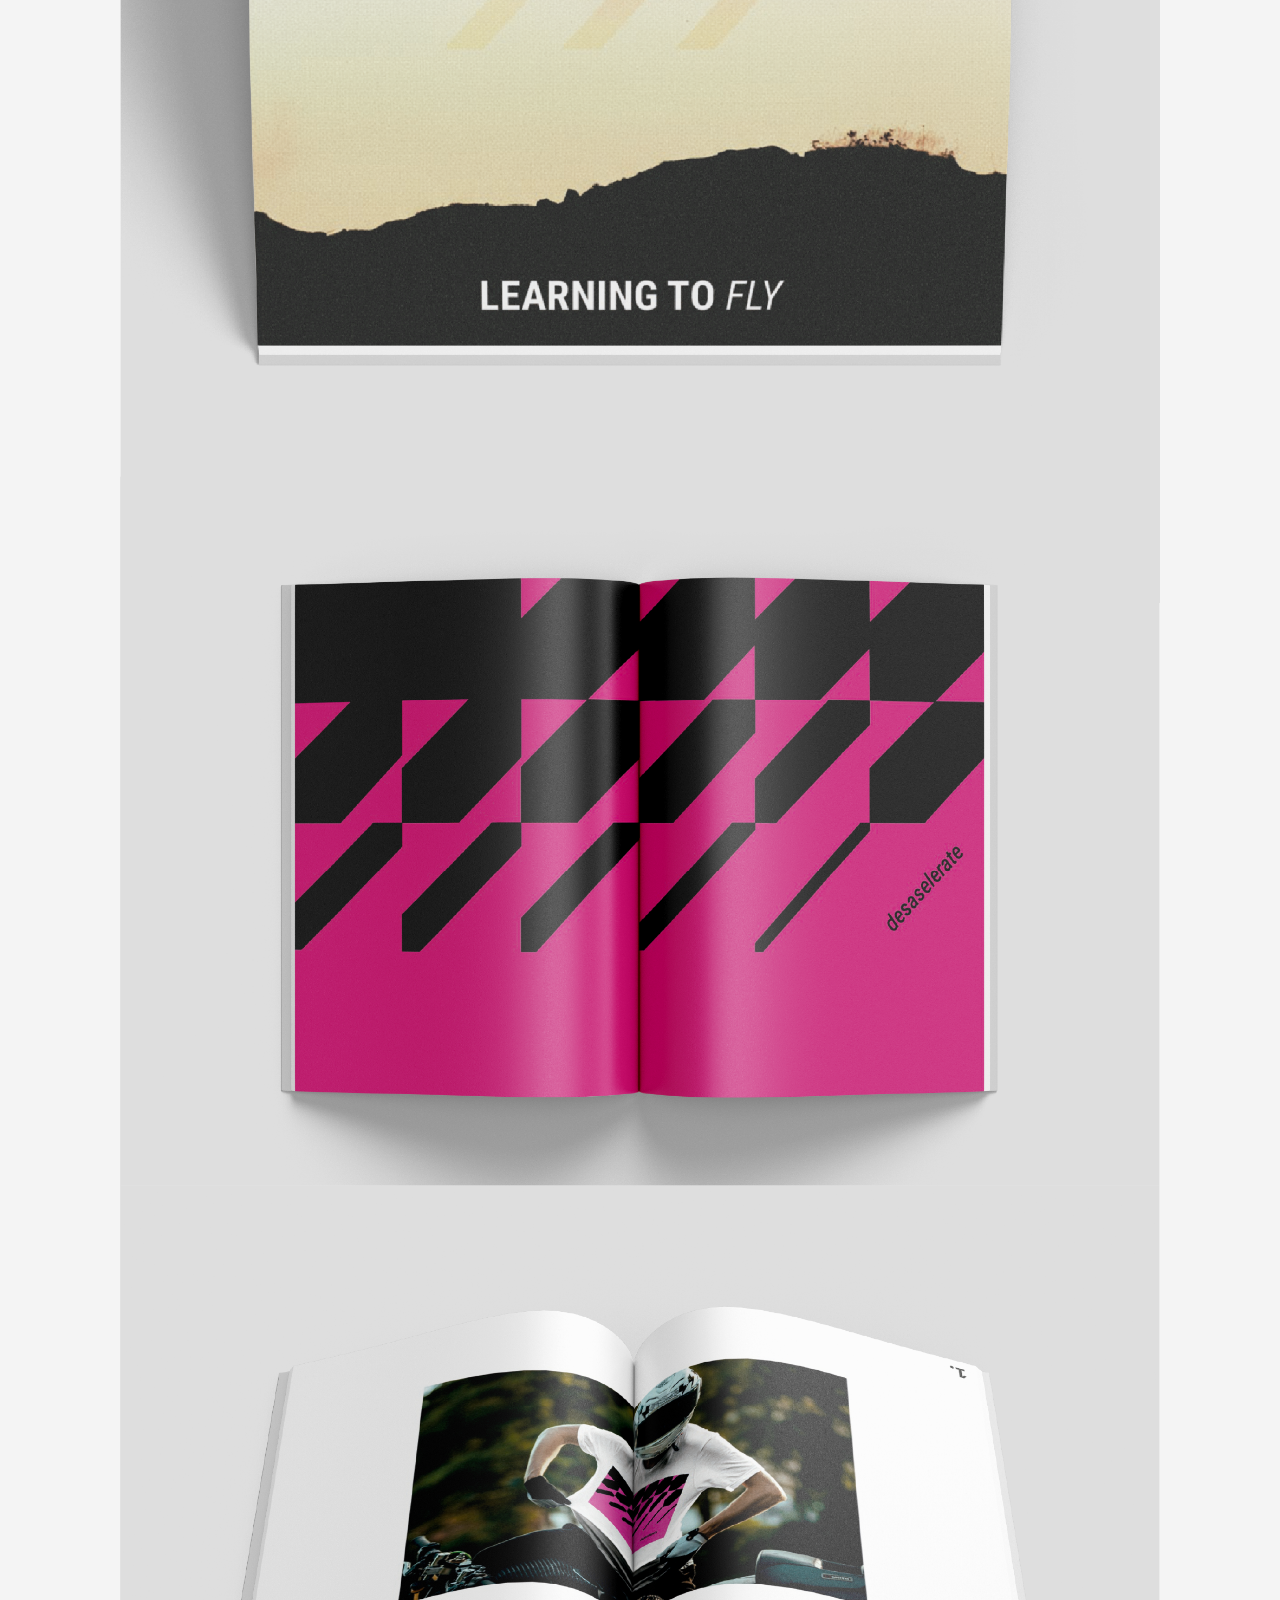
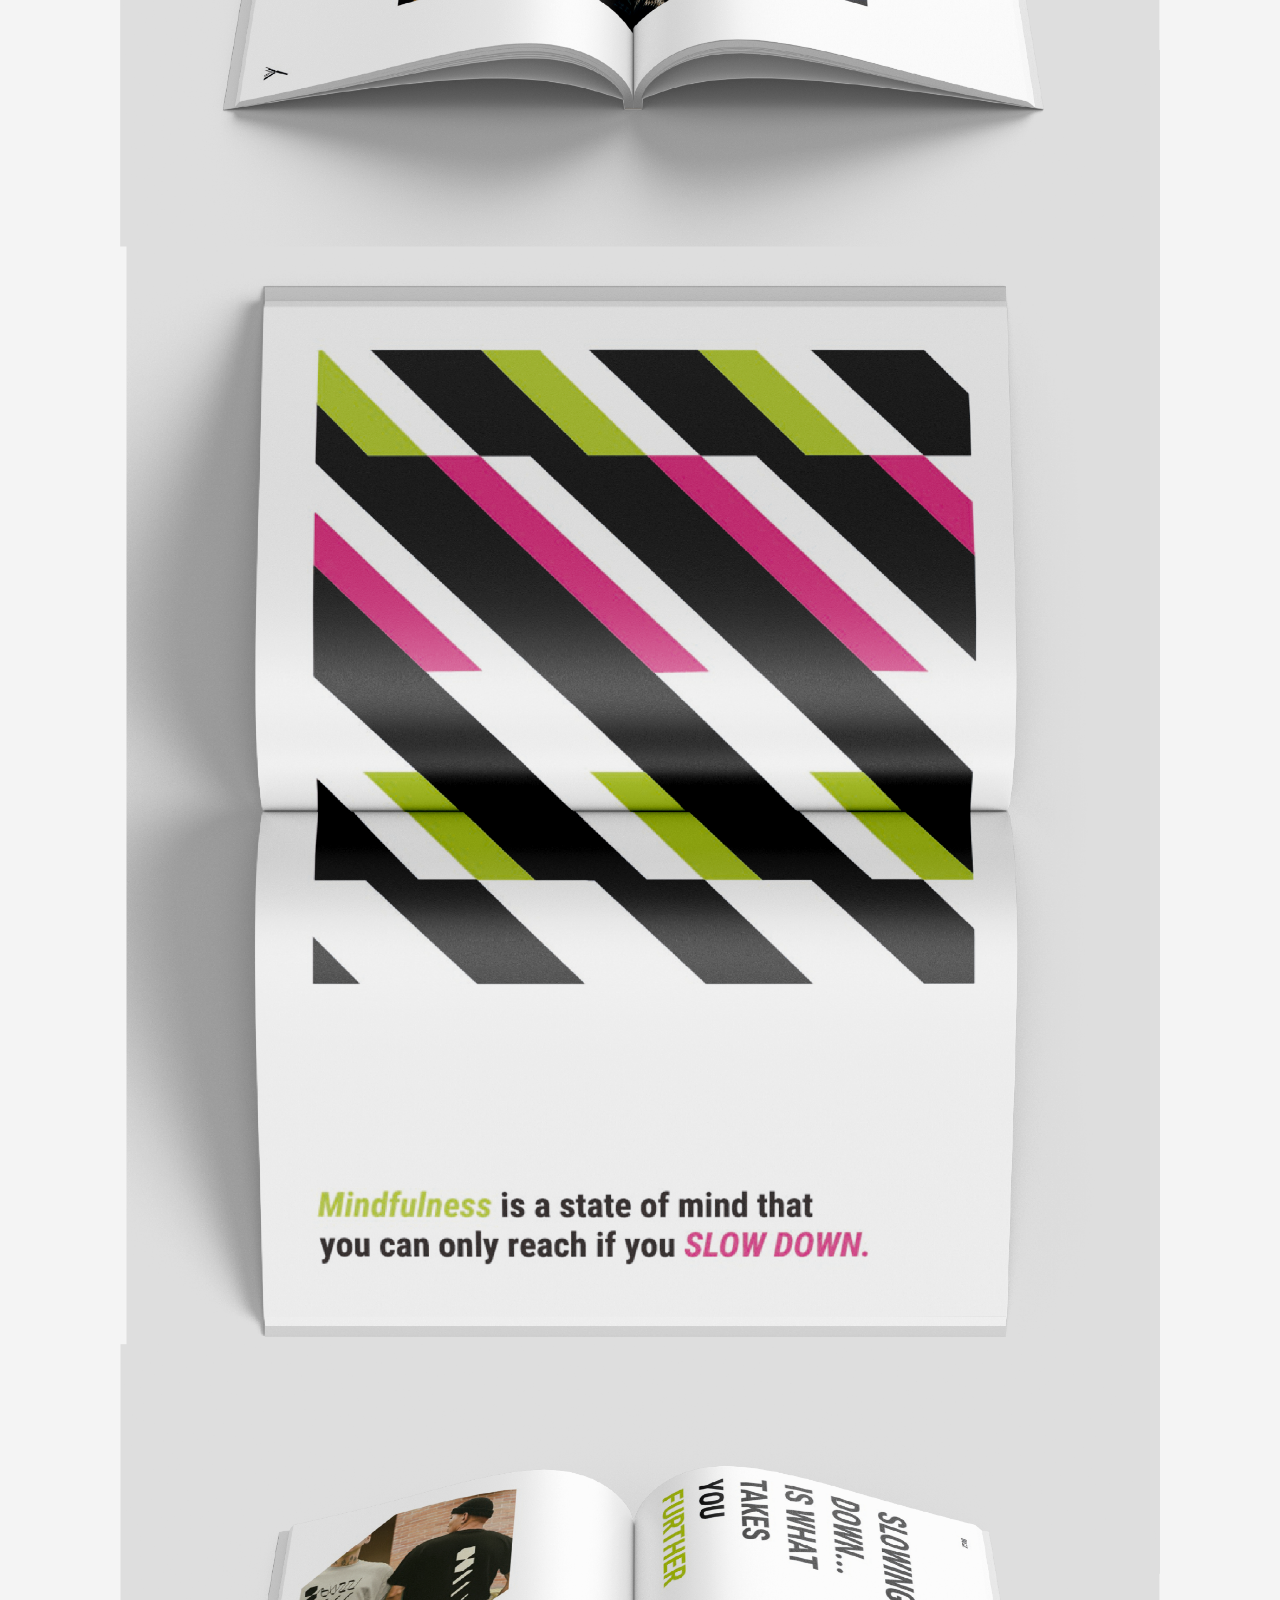
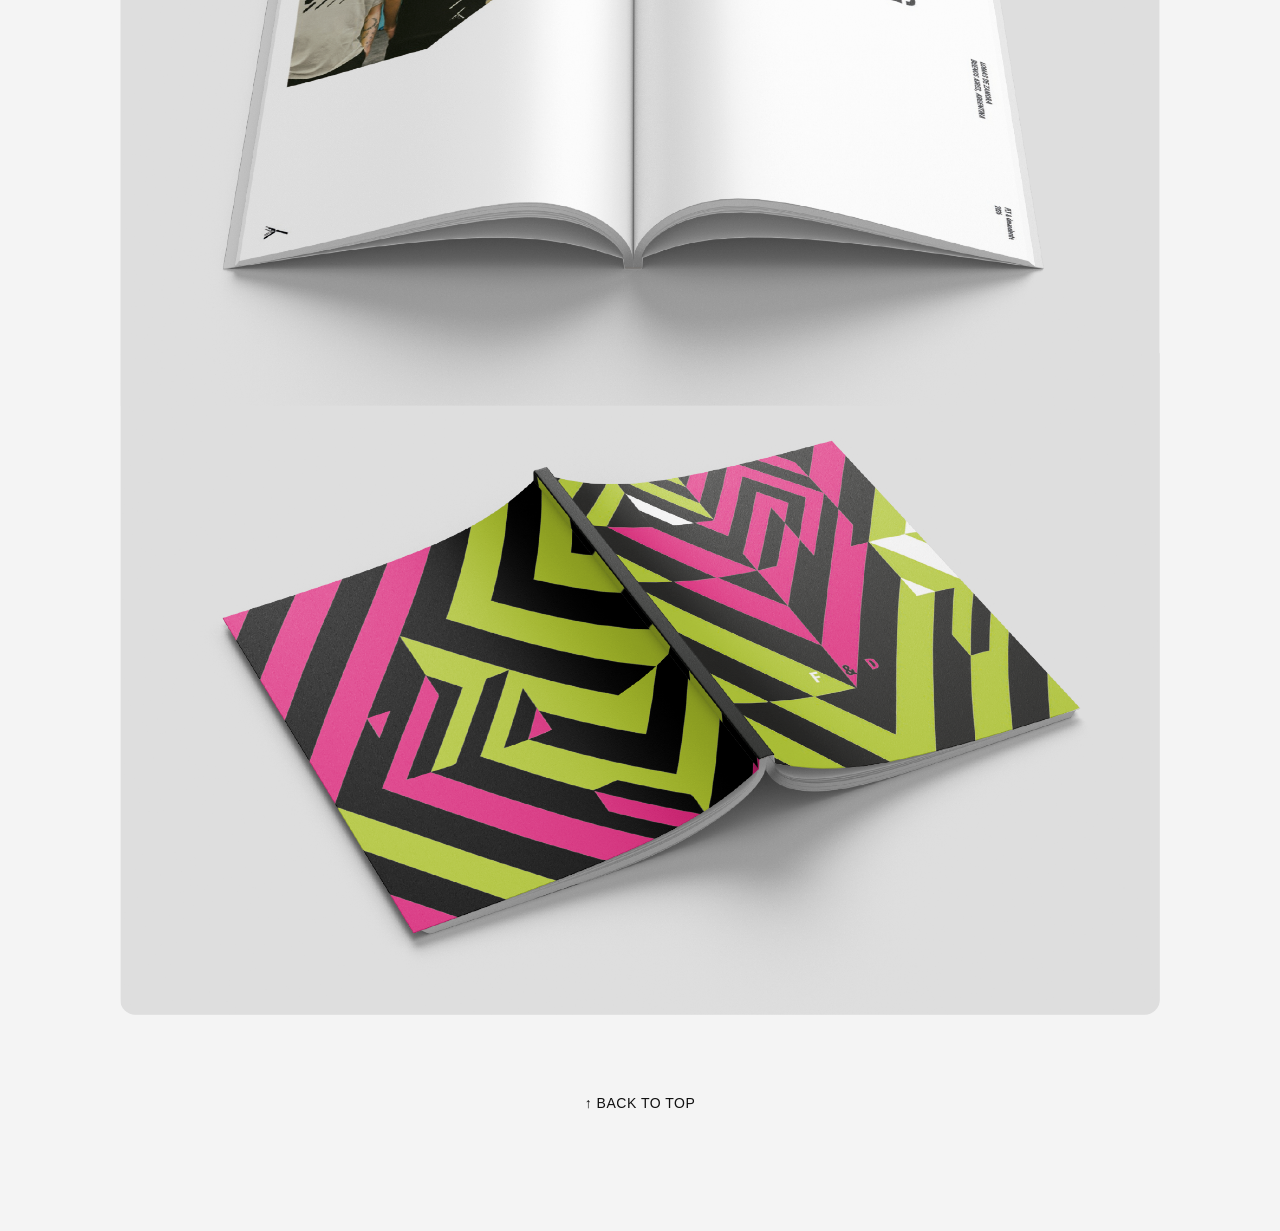
==== commit 4da3d380: "cambios de nav y diseño" ====
--- a/paginas/buzz.html
+++ b/paginas/buzz.html
@@ -47,7 +47,7 @@
         <a href="#top" class="back-to-top">
 
     ↑ Back to top
-
+        </a>    
     </main>
 
 </body>
--- a/estilos.css
+++ b/estilos.css
@@ -63,6 +63,10 @@
 
 }
 
+nav li.active{
+    font-weight:700;
+}
+
 .gallery{
 
     display:grid;
@@ -173,6 +177,168 @@
     color:#000;
 
     font-weight:600;
+
+}
+
+.contact-page{
+
+    max-width:1200px;
+
+    margin:0 auto;
+
+    padding:120px 80px;
+
+}
+
+.contact-header{
+
+    margin-bottom:60px;
+
+}
+
+.contact-header h1{
+
+    font-size:64px;
+
+    font-weight:500;
+
+    margin-bottom:20px;
+
+}
+
+.contact-header p{
+
+    max-width:600px;
+
+    line-height:1.7;
+
+    color:#666;
+
+}
+
+/*FORMULARIO*/
+
+.contact-form{
+
+    max-width:900px;
+
+    margin-top:80px;
+
+}
+
+.form-grid{
+
+    display:grid;
+
+    grid-template-columns:1fr 1fr;
+
+    gap:40px;
+
+    margin-bottom:50px;
+
+}
+
+.form-group{
+
+    display:flex;
+
+    flex-direction:column;
+
+}
+
+.form-group label{
+
+    font-size:14px;
+
+    font-weight:500;
+
+    margin-bottom:10px;
+
+}
+
+.form-group input,
+.form-group select,
+.form-group textarea{
+
+    width:100%;
+
+    padding:15px 0;
+
+    border:none;
+
+    border-bottom:1px solid #cfcfcf;
+
+    background:transparent;
+
+    font-size:16px;
+
+    font-family:inherit;
+
+}
+
+.form-group textarea{
+
+    min-height:220px;
+
+    resize:vertical;
+
+}
+
+.radio-group{
+
+    display:flex;
+
+    gap:30px;
+
+    margin-top:10px;
+
+    margin-bottom:50px;
+
+}
+
+.checkbox-group{
+
+    margin-top:30px;
+
+    margin-bottom:40px;
+
+}
+
+.form-buttons{
+
+    display:flex;
+
+    justify-content:flex-end;
+
+    gap:20px;
+
+}
+
+.form-buttons button{
+
+    padding:14px 32px;
+
+    border:none;
+
+    cursor:pointer;
+
+    font-size:14px;
+
+    font-family:inherit;
+
+}
+
+.form-buttons button[type="reset"]{
+
+    background:#d9d9d9;
+
+}
+
+.form-buttons button[type="submit"]{
+
+    background:#111;
+
+    color:white;
 
 }
 
@@ -426,4 +592,32 @@
 
 }
 
-
+@media (max-width:768px){
+
+    .contact-page{
+
+        padding:60px 25px;
+
+    }
+
+    .form-grid{
+
+        grid-template-columns:1fr;
+
+    }
+
+    .contact-header h1{
+
+        font-size:42px;
+
+    }
+
+    .radio-group{
+
+        flex-direction:column;
+
+        gap:10px;
+
+    }
+
+}
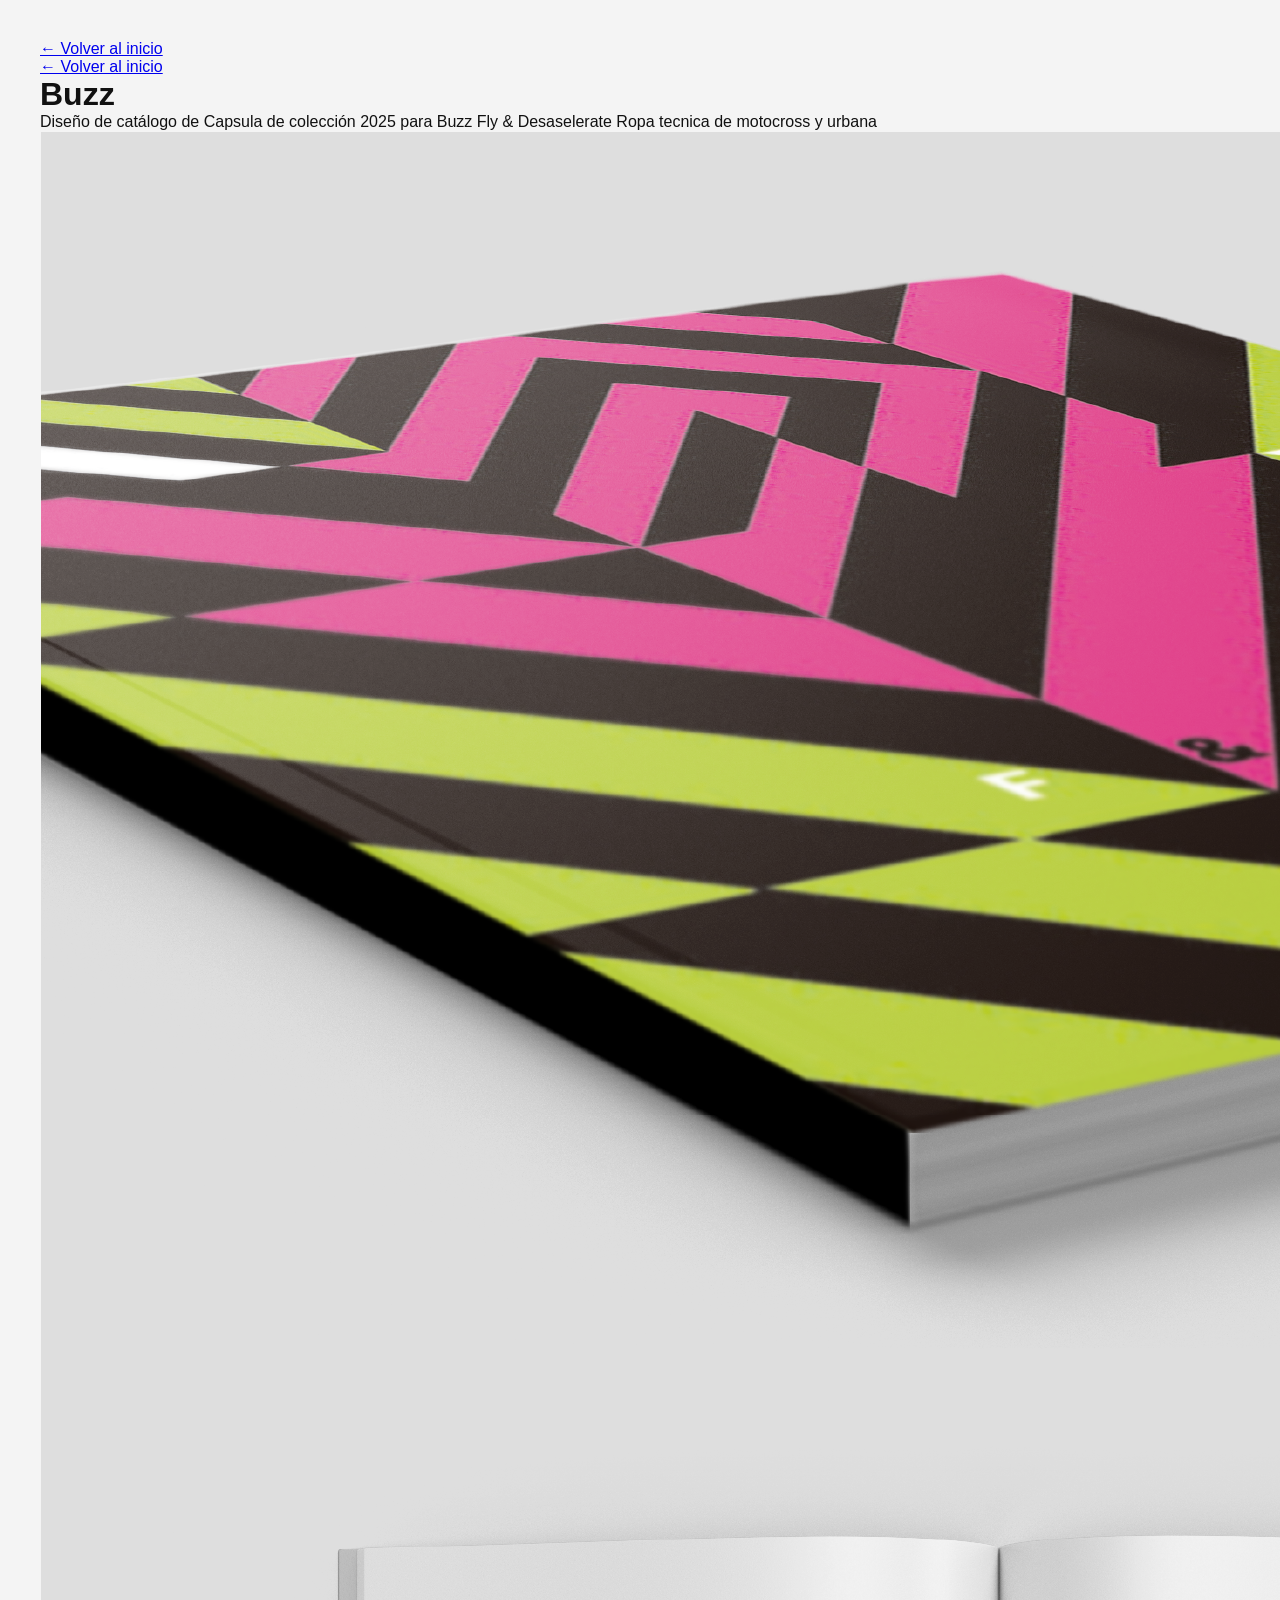
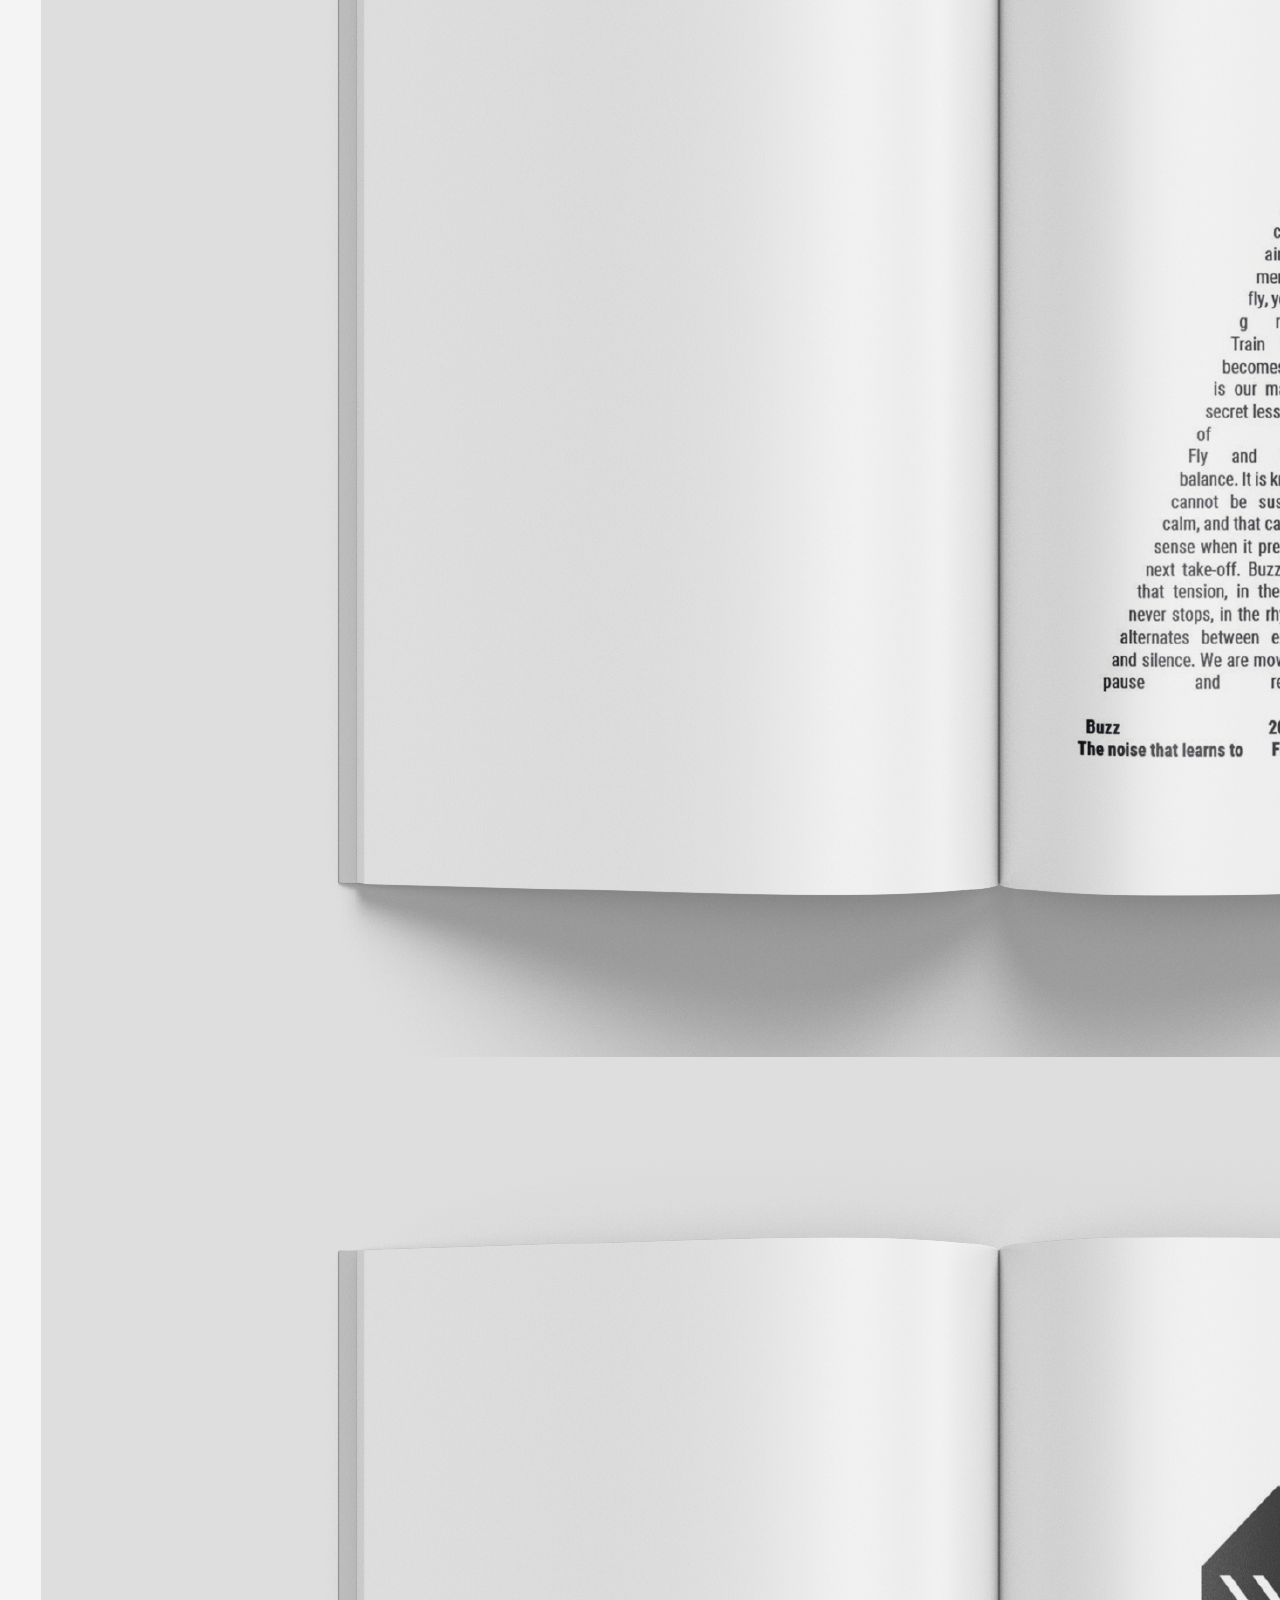
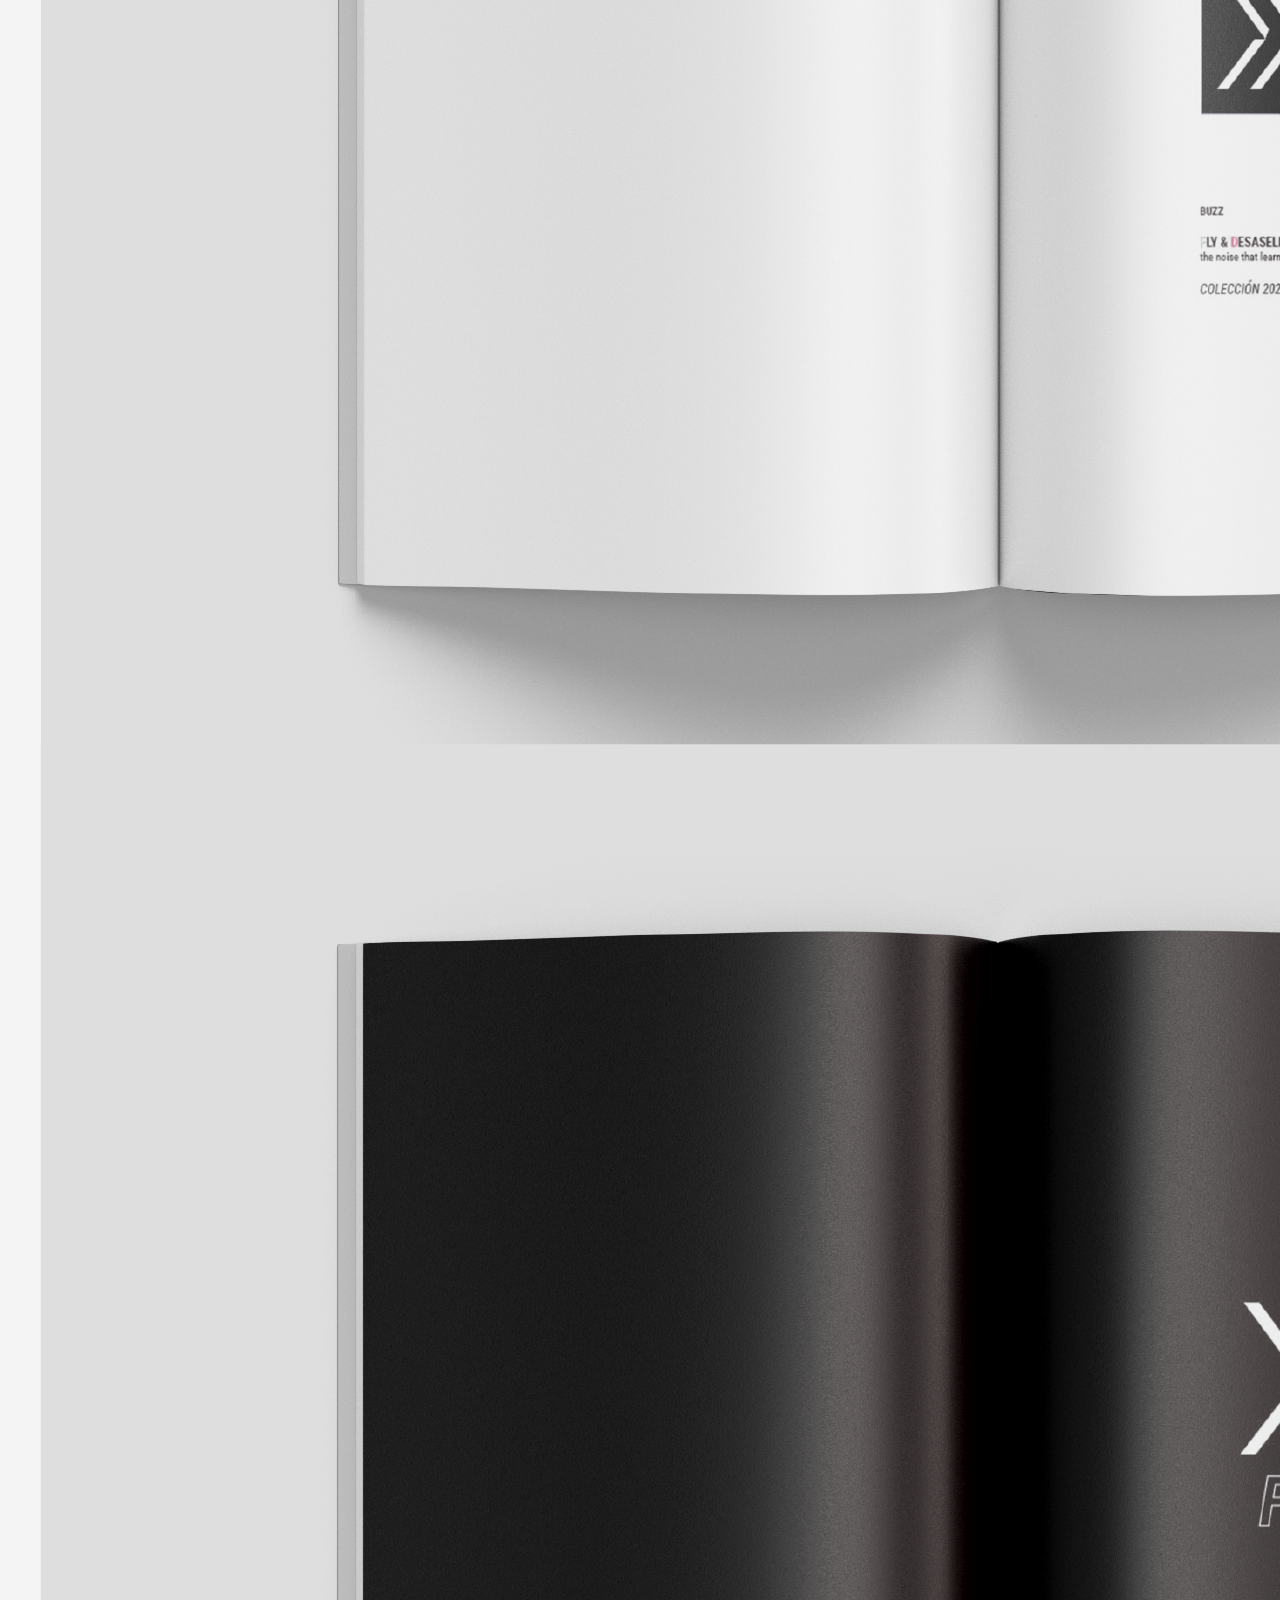
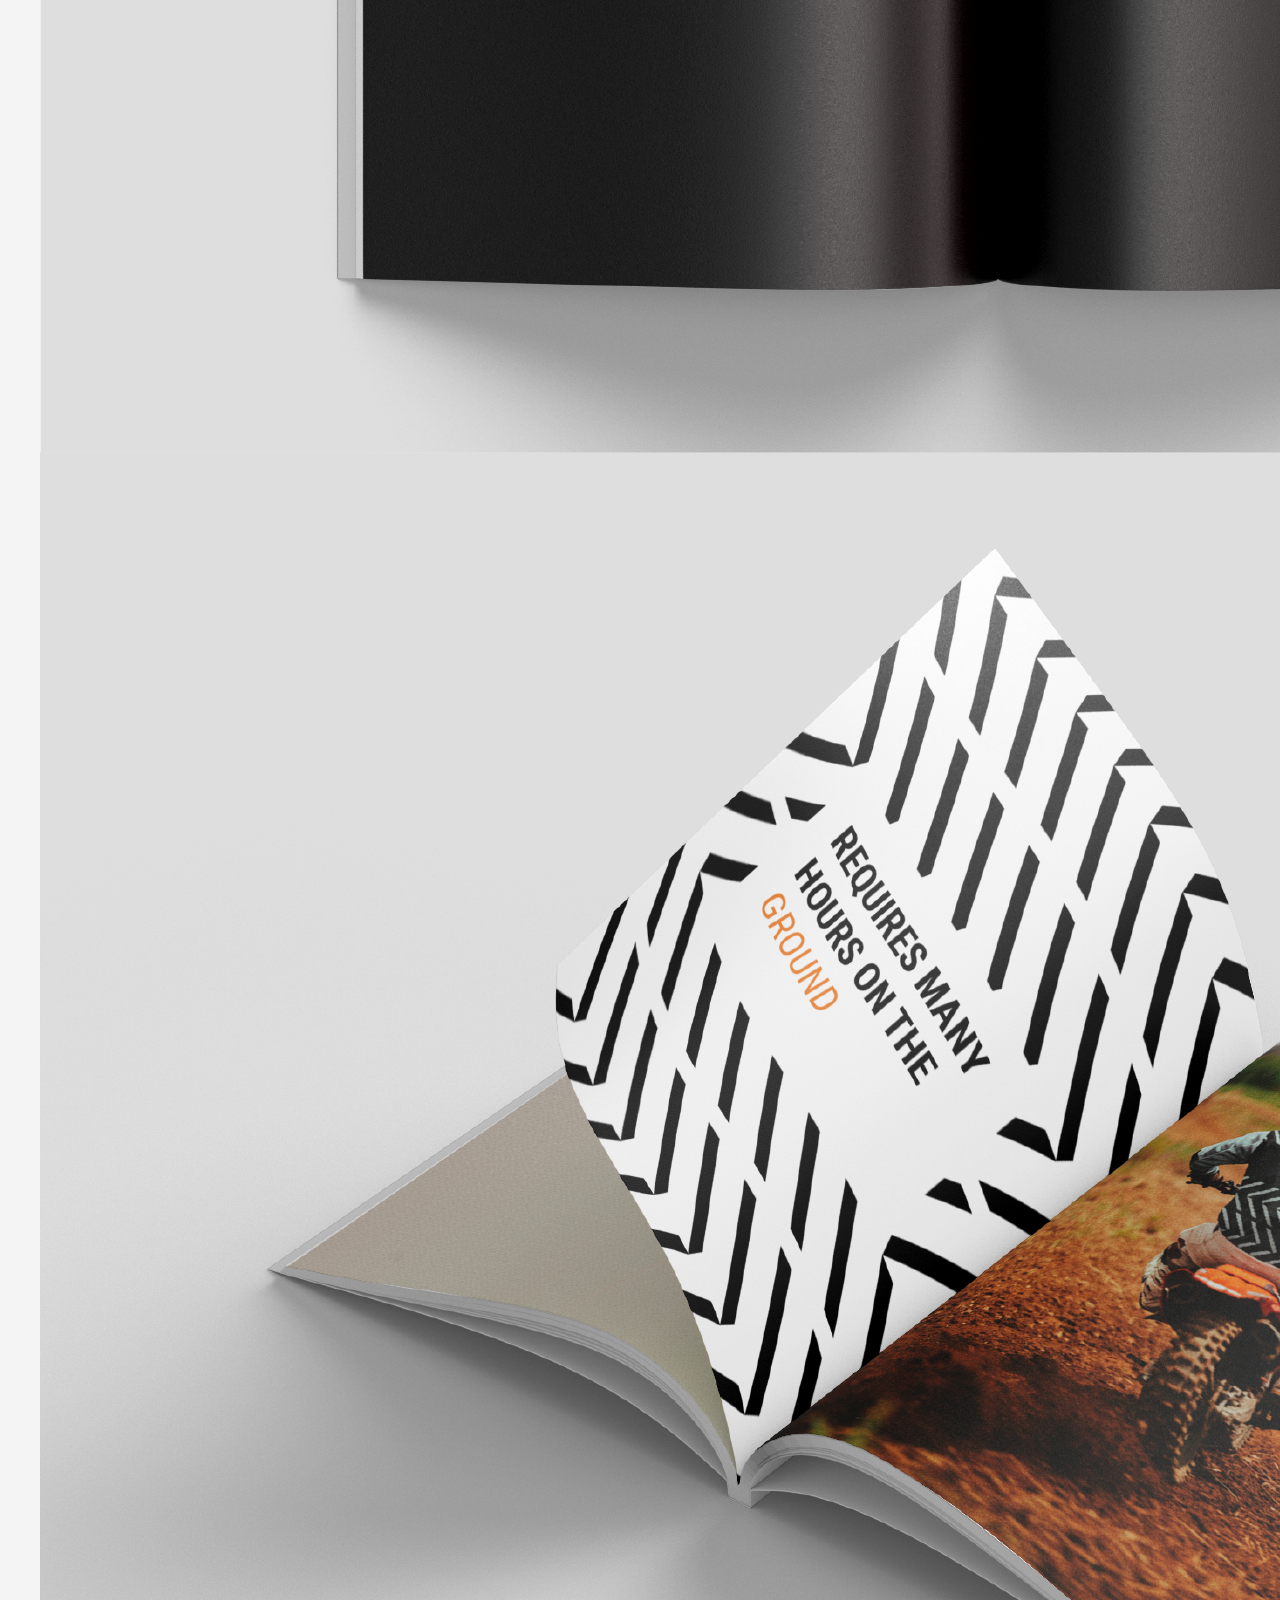
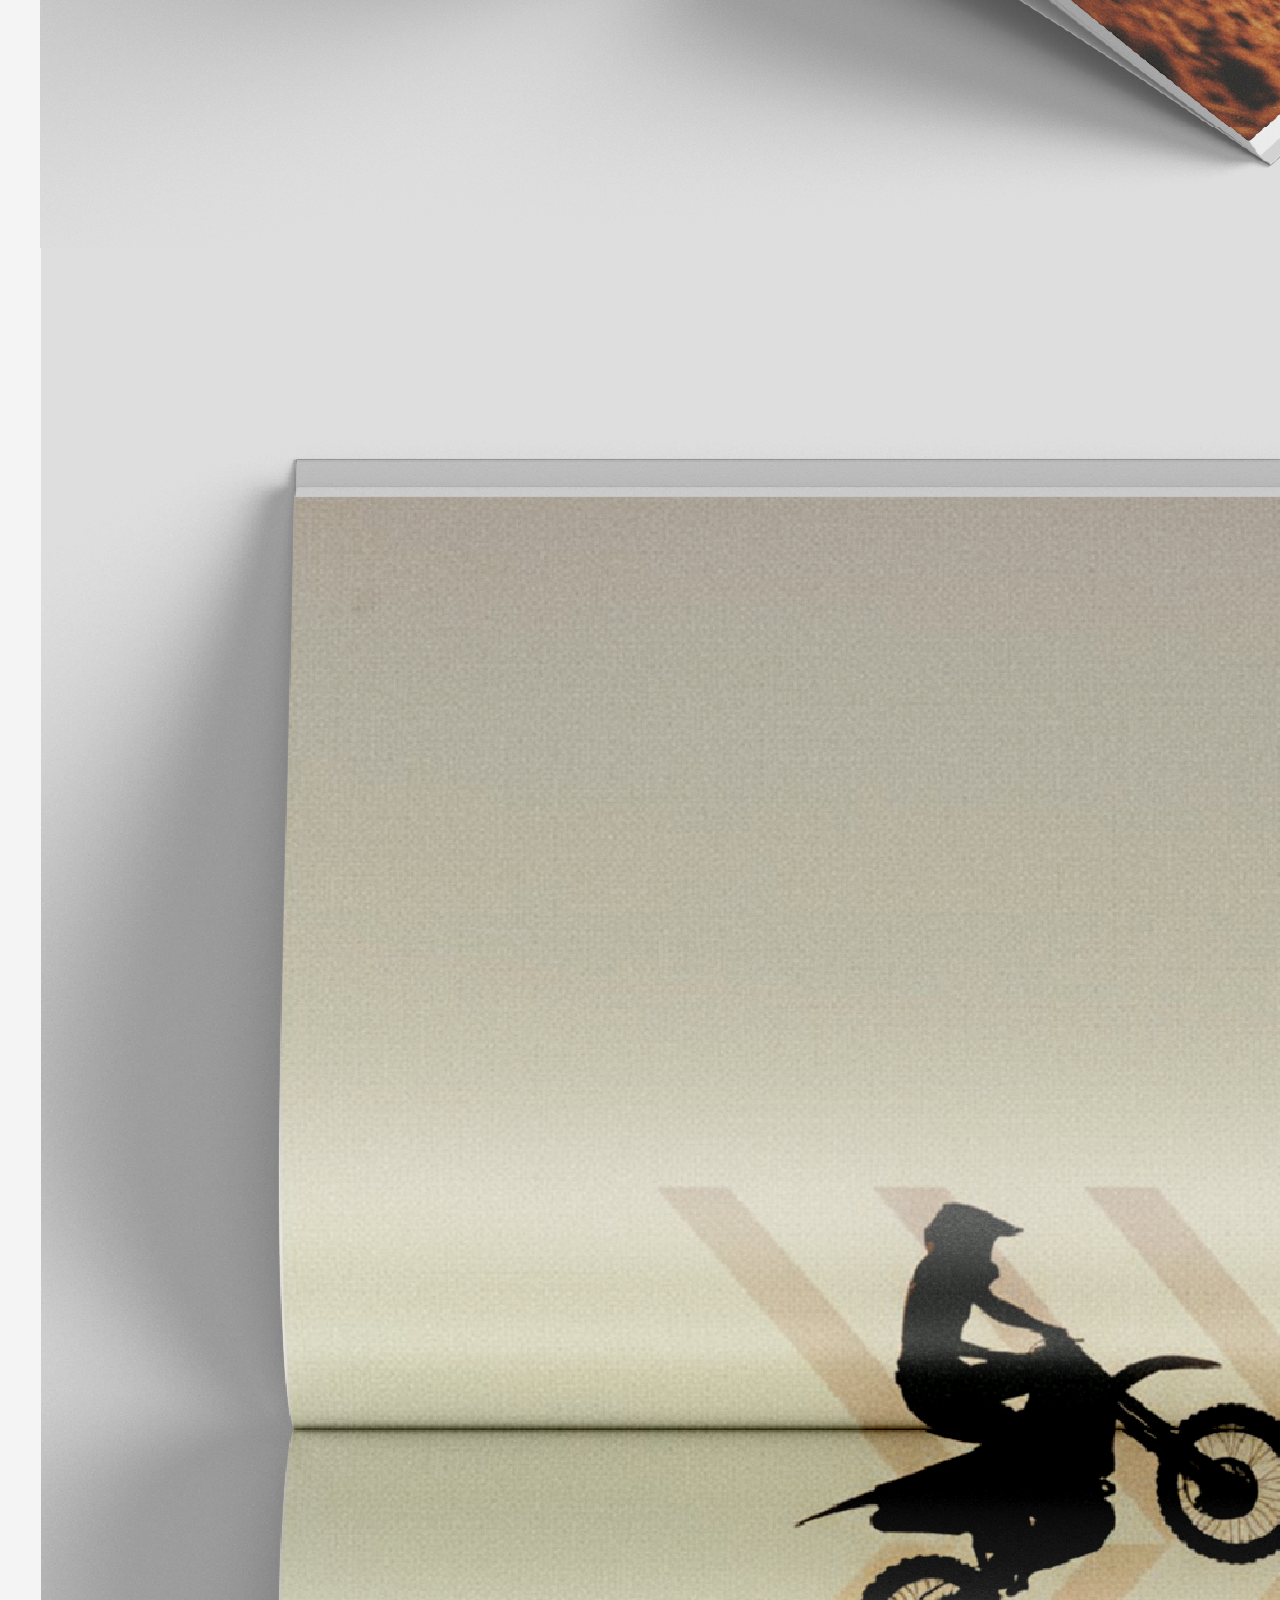
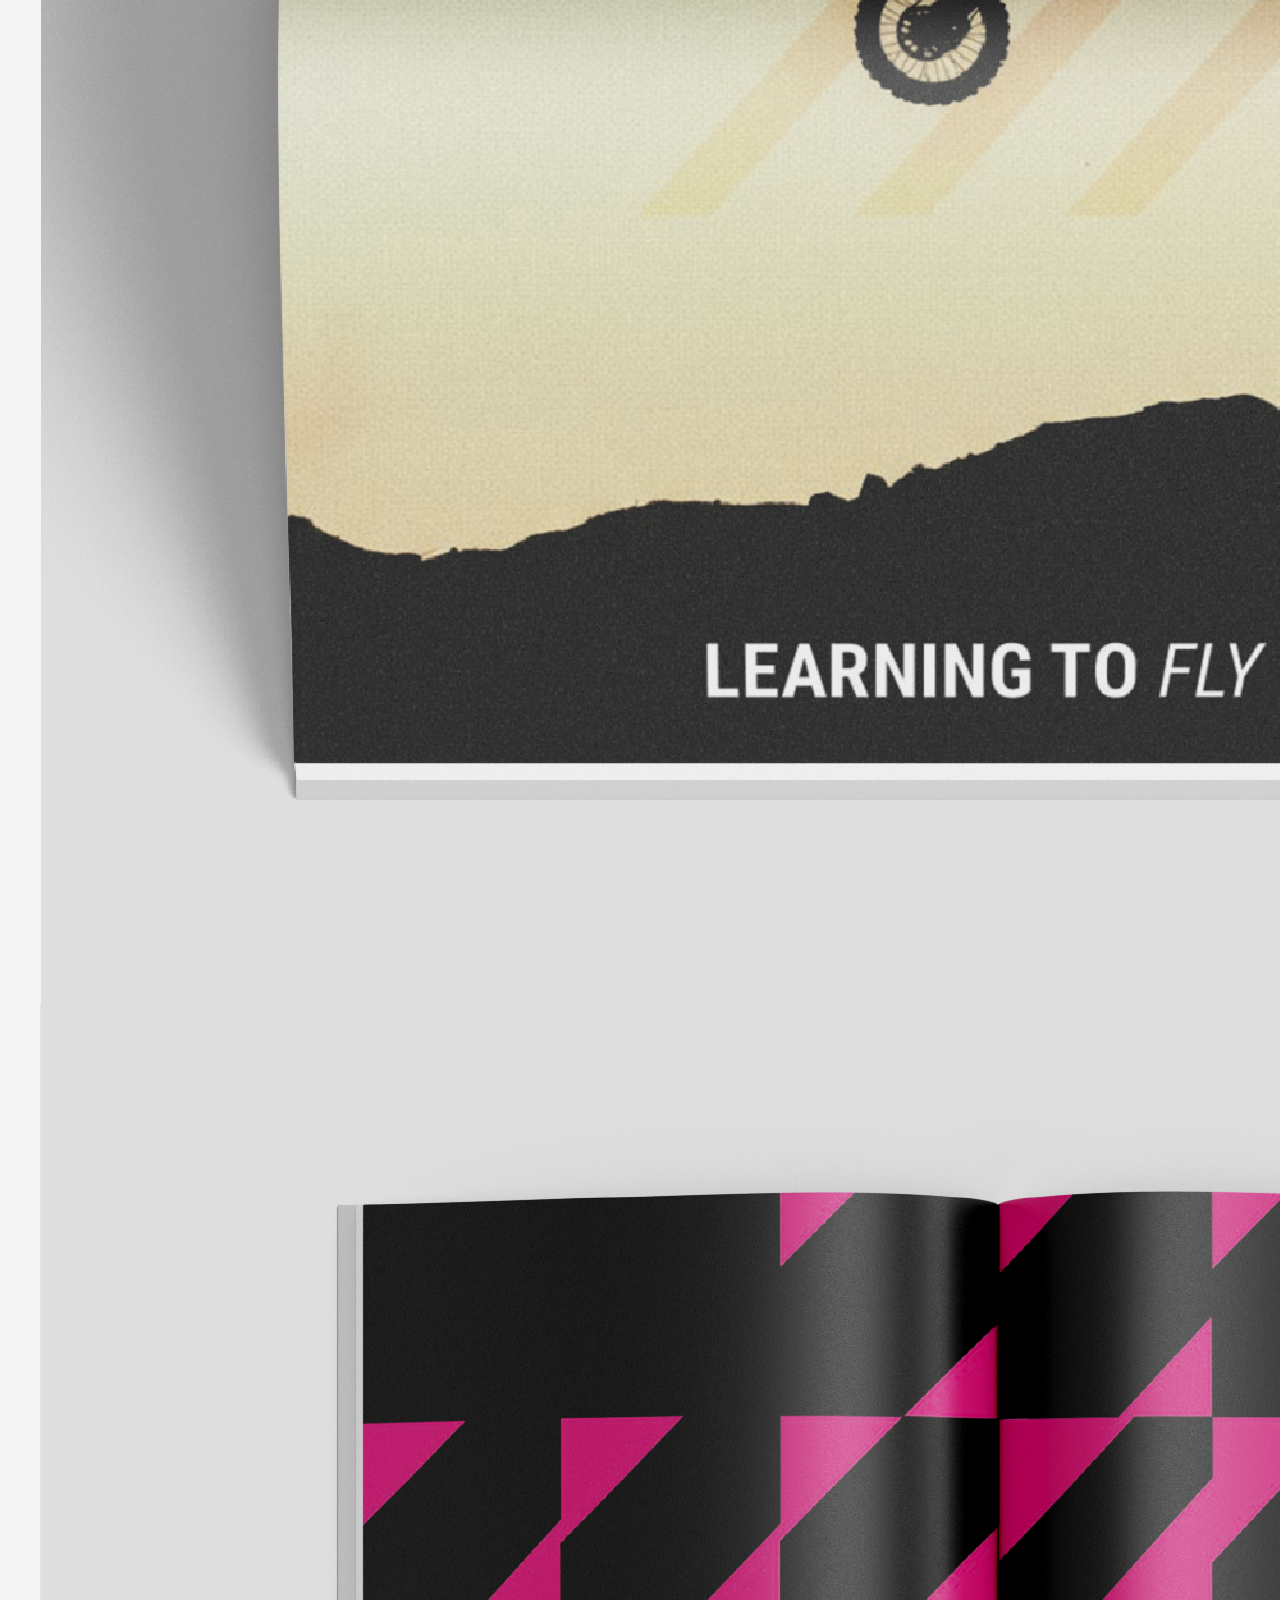
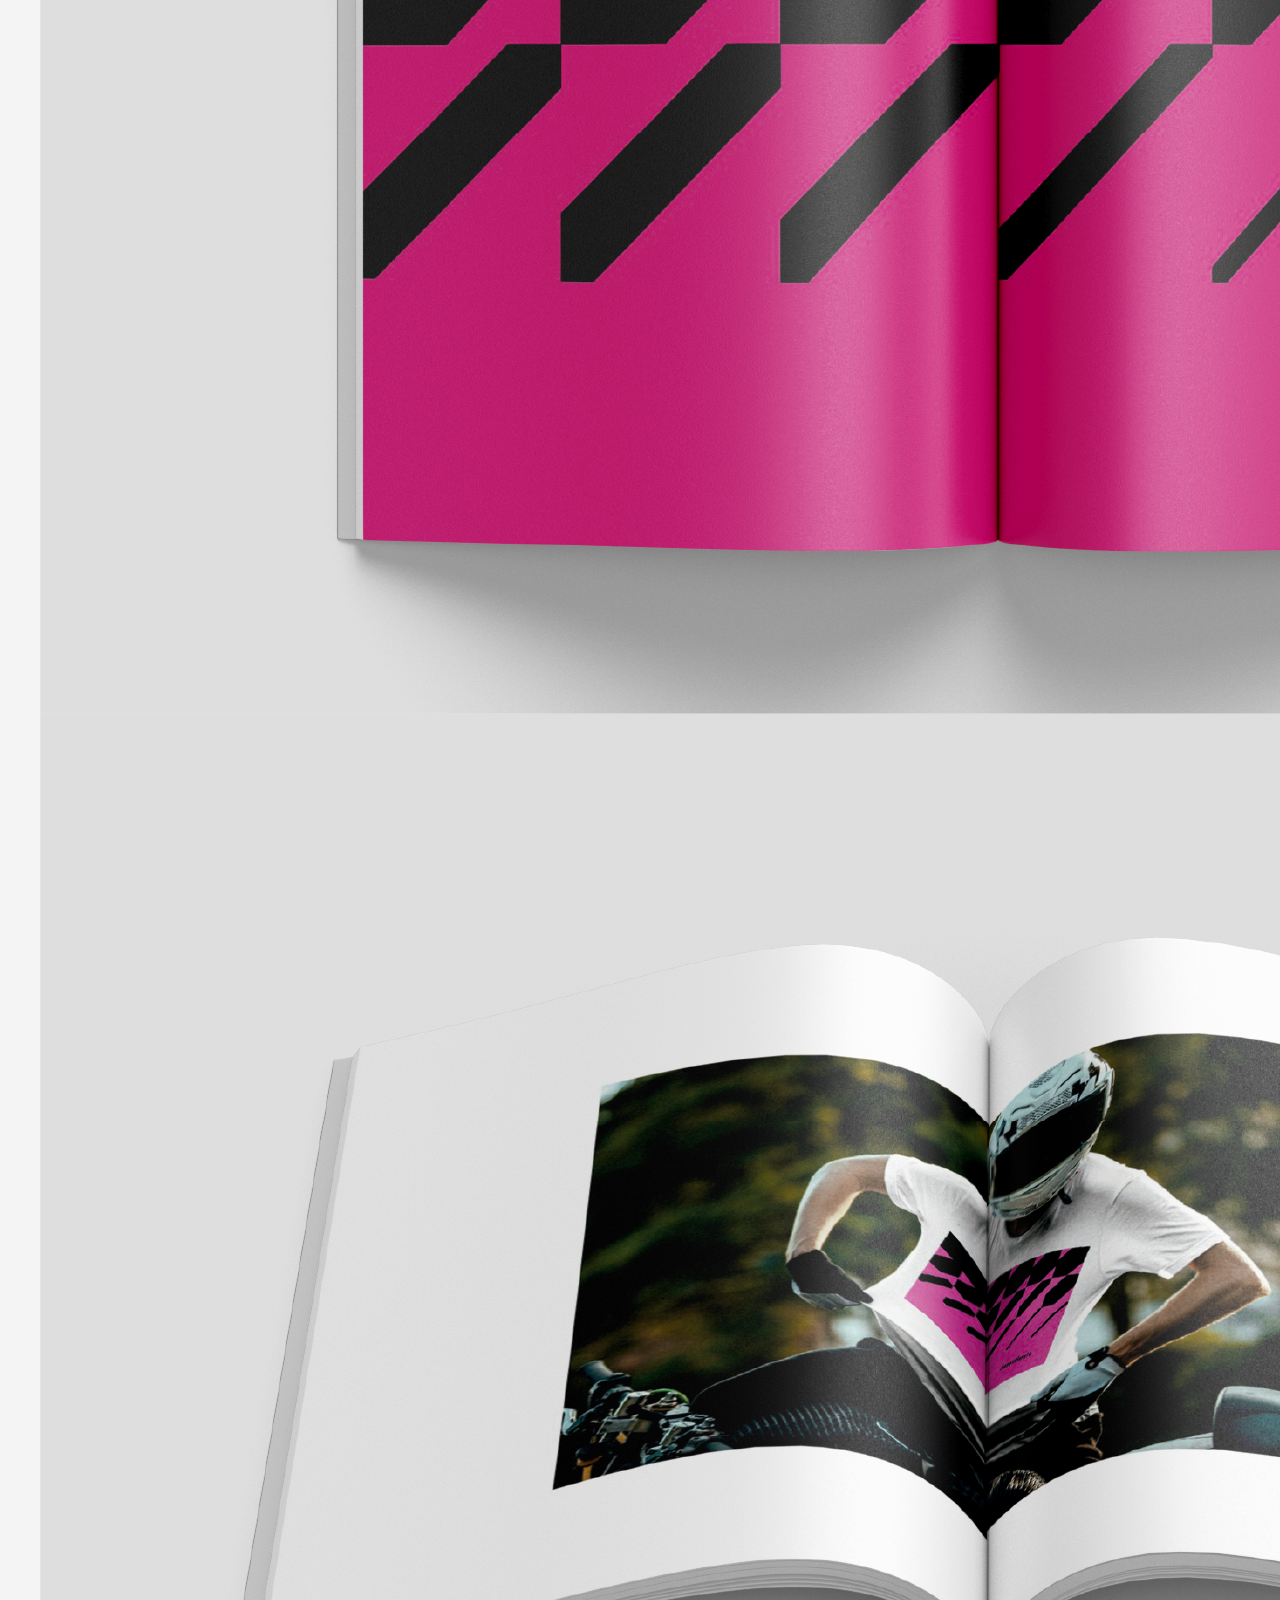
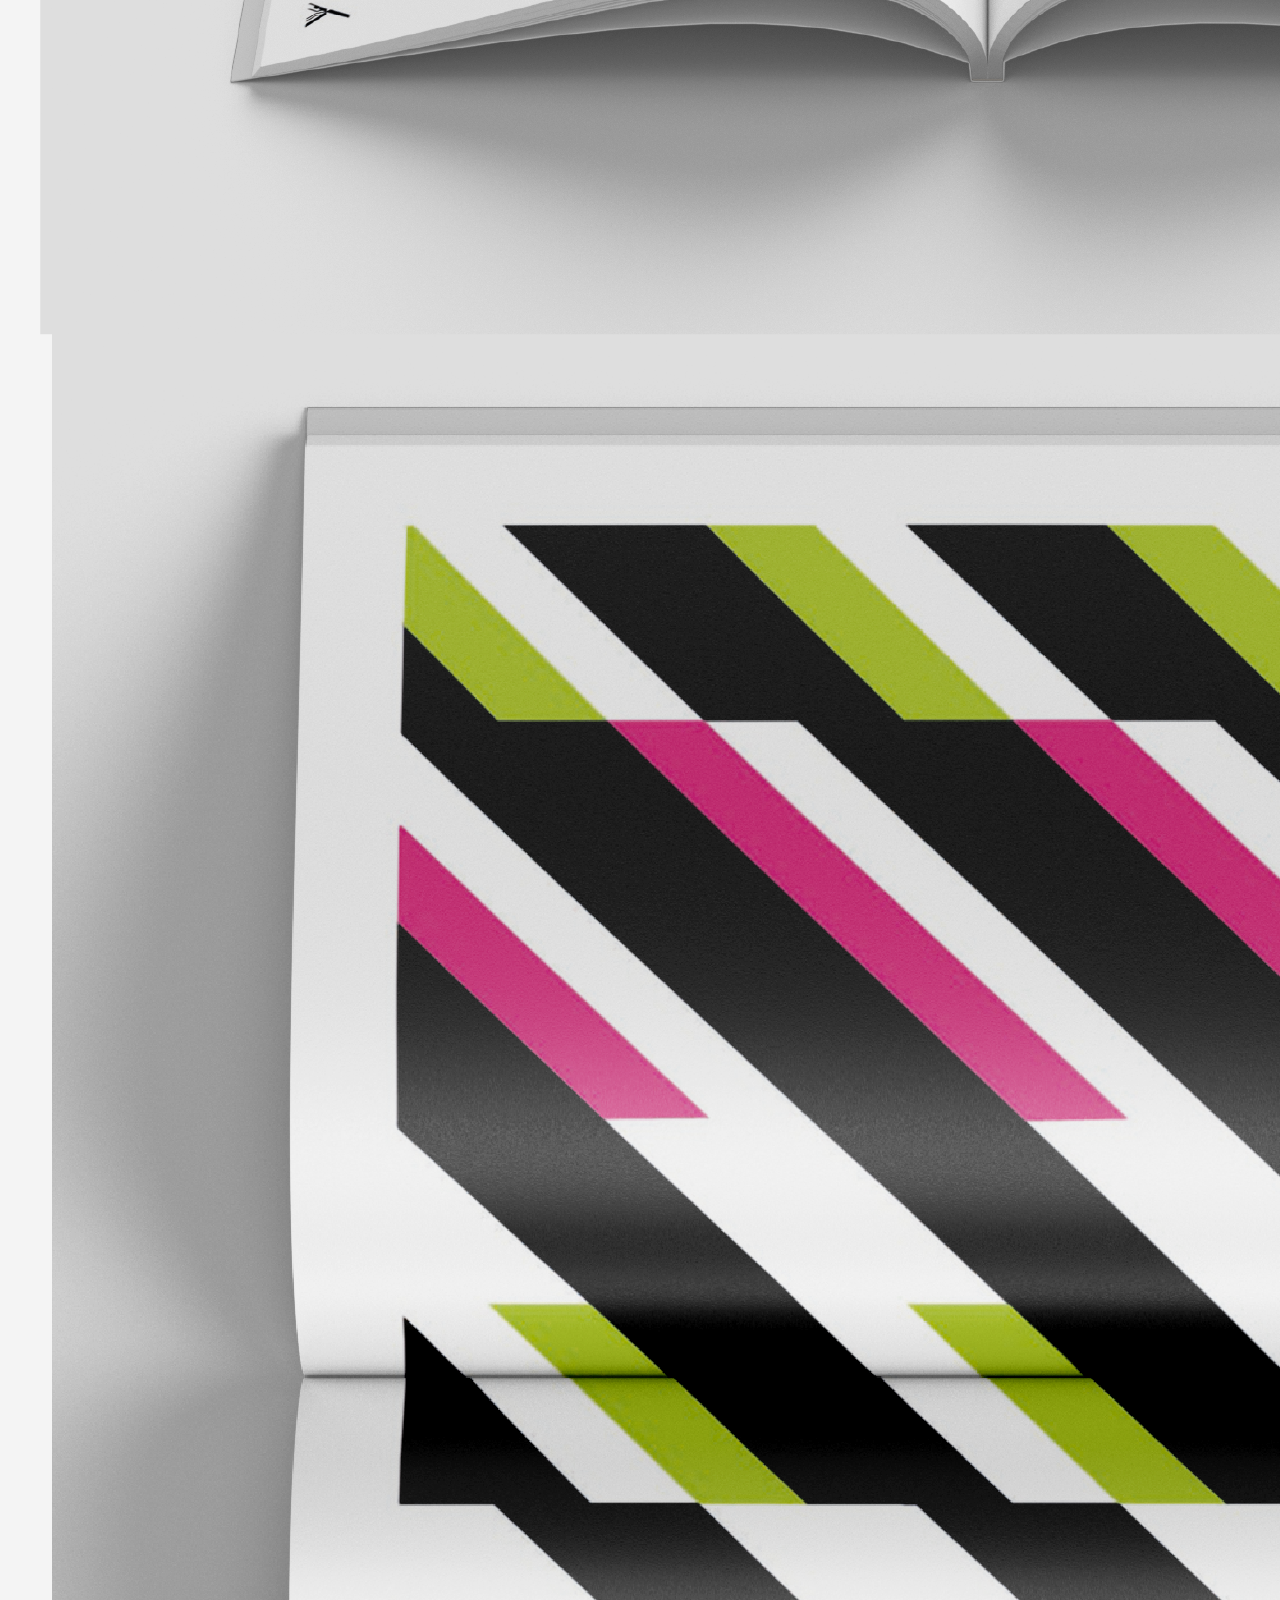
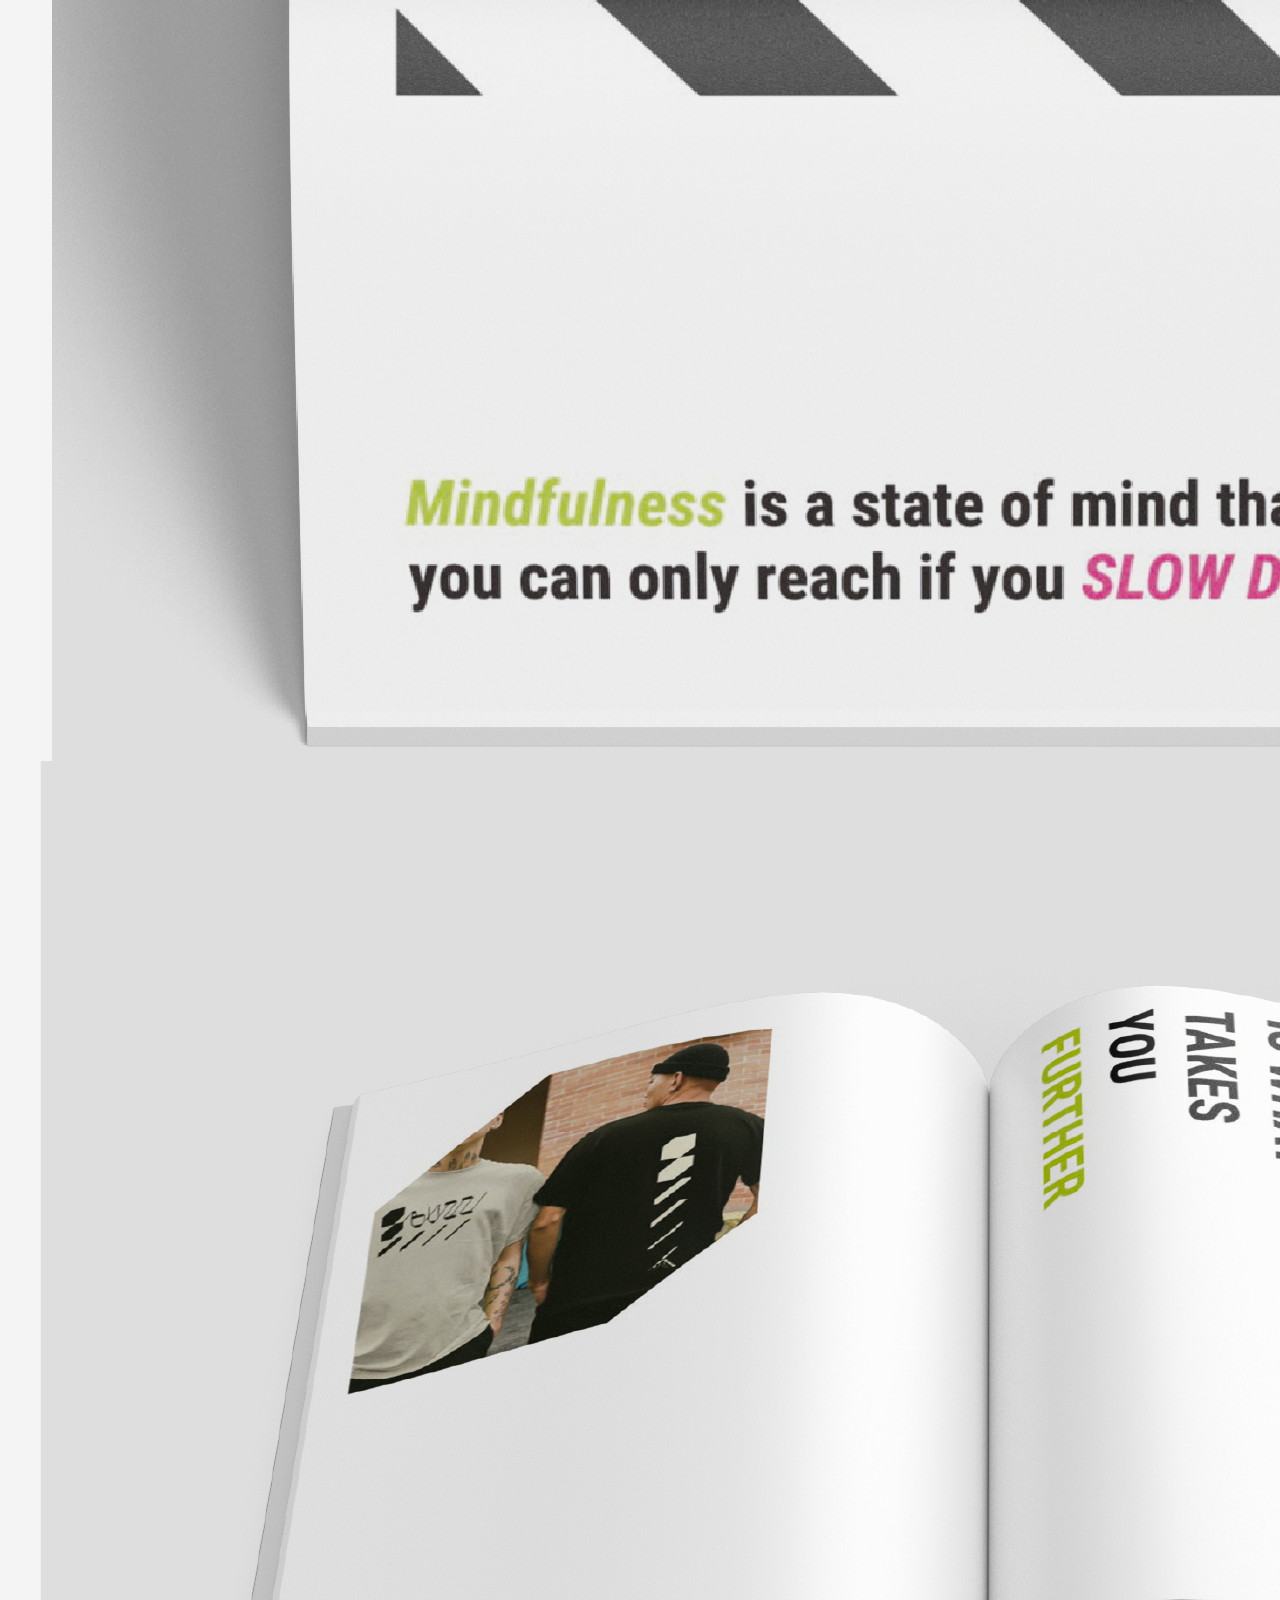
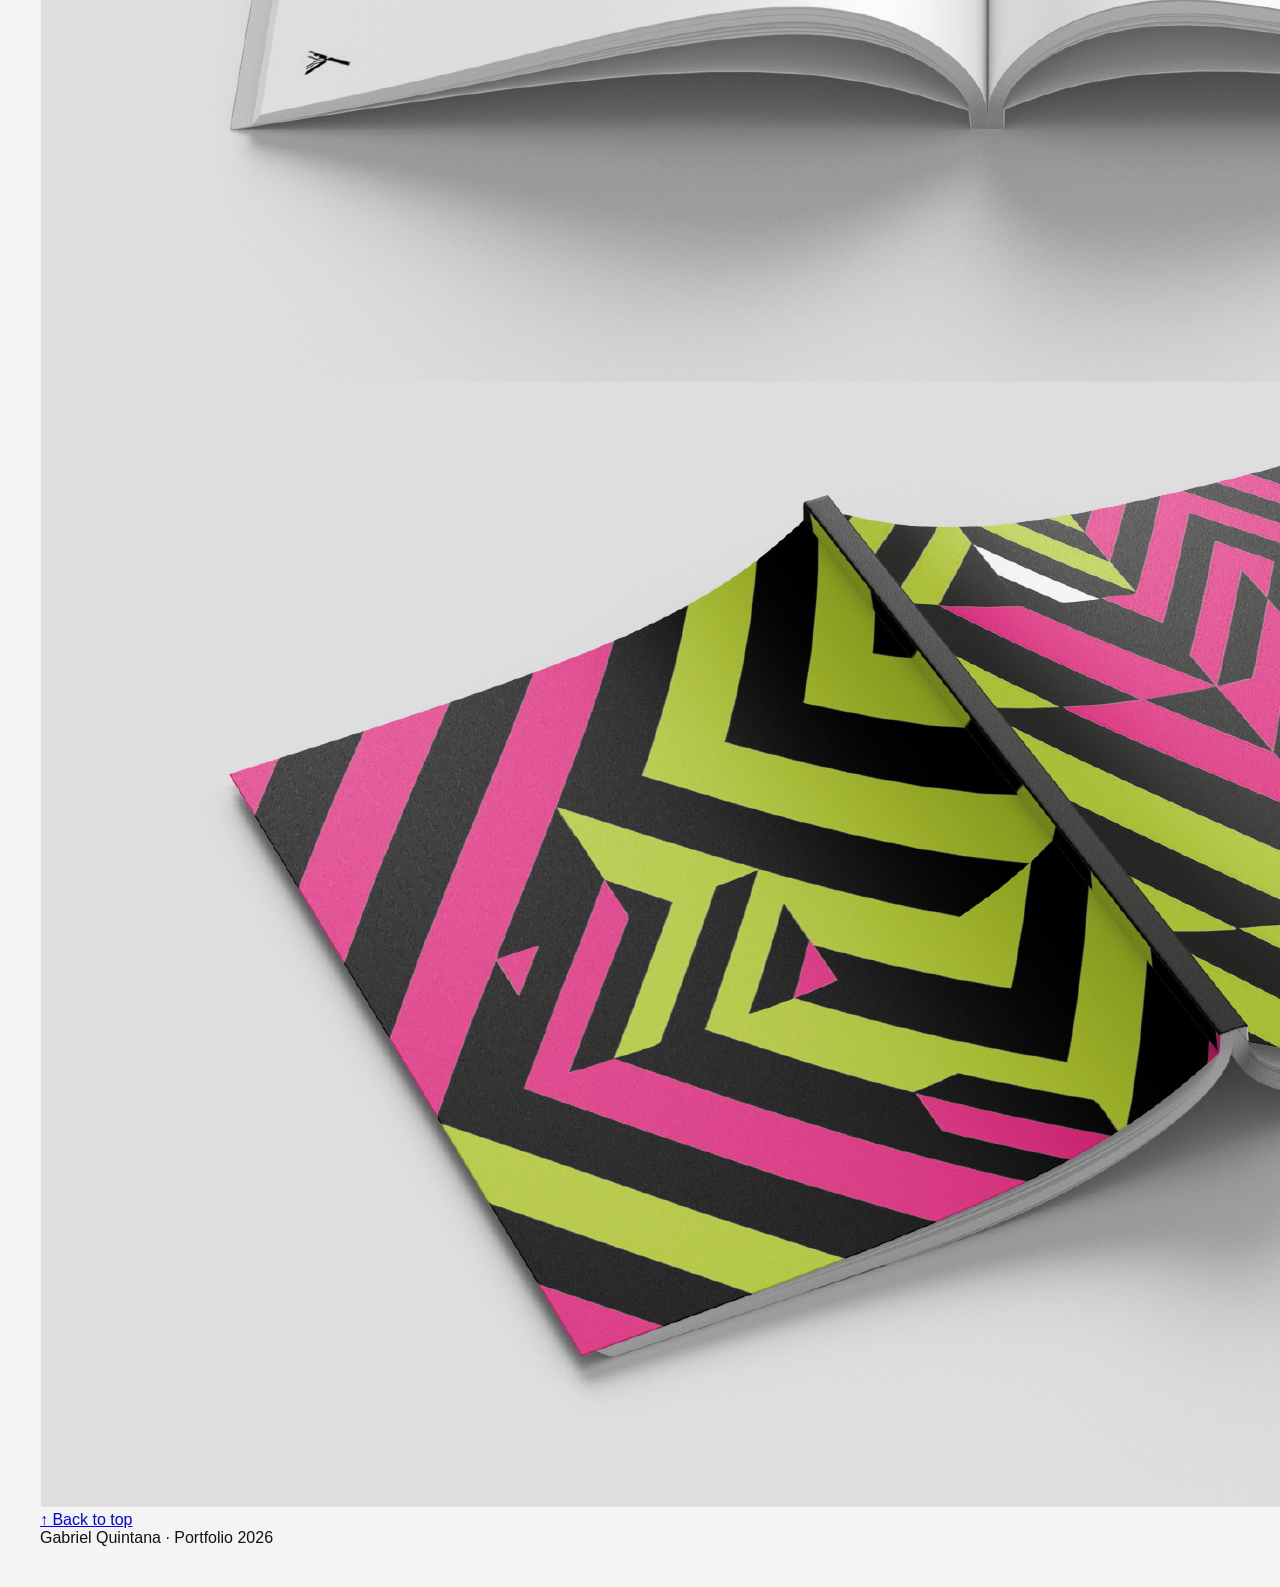
==== commit c3368c53: "Correccion de Horrores semanticos" ====
--- a/paginas/buzz.html
+++ b/paginas/buzz.html
@@ -9,10 +9,19 @@
     <title>BUZZ</title>
 
     <link rel="stylesheet" href="../estilos.css">
+    <link rel="icon" href="../img/favicon/favicon.png">
 
 </head>
 
 <body>
+
+    <header>
+        <a href="../index.html" class="back-btn">
+
+            ← Volver al inicio
+
+        </a>
+    </header>
 
     <main class="project-page" id="top">
 
@@ -50,4 +59,12 @@
         </a>    
     </main>
 
+    <footer>
+
+    <p>
+        Gabriel Quintana · Portfolio 2026
+    </p>
+
+</footer>
+
 </body>
--- a/estilos.css
+++ b/estilos.css
@@ -226,6 +226,34 @@
 
 }
 
+.contact-page{
+
+    max-width:1200px;
+
+    margin:0 auto;
+
+    padding:120px 80px;
+
+}
+
+.contact-header{
+
+    max-width:700px;
+
+}
+
+.contact-header h1{
+
+    font-size:88px;
+
+    font-weight:300;
+
+    line-height:1;
+
+    margin-bottom:40px;
+
+}
+
 .form-grid{
 
     display:grid;
@@ -276,6 +304,14 @@
 
 }
 
+.form-group input:focus,
+.form-group textarea:focus,
+.form-group select:focus{
+
+    outline:none;
+
+    border-bottom:1px solid #000;
+
 .form-group textarea{
 
     min-height:220px;
@@ -621,3 +657,48 @@
     }
 
 }
+@media (max-width:500px){
+
+    nav{
+
+        flex-direction:column;
+
+        gap:20px;
+
+        align-items:flex-start;
+
+    }
+
+    nav ul{
+
+        flex-wrap:wrap;
+
+        gap:15px;
+
+    }
+
+    .gallery{
+
+        grid-template-columns:1fr;
+
+    }
+
+    .project-page{
+
+        padding:60px 20px;
+
+    }
+
+    .project-header h1{
+
+        font-size:42px;
+
+    }
+
+    .contact-header h1{
+
+        font-size:42px;
+
+    }
+
+}
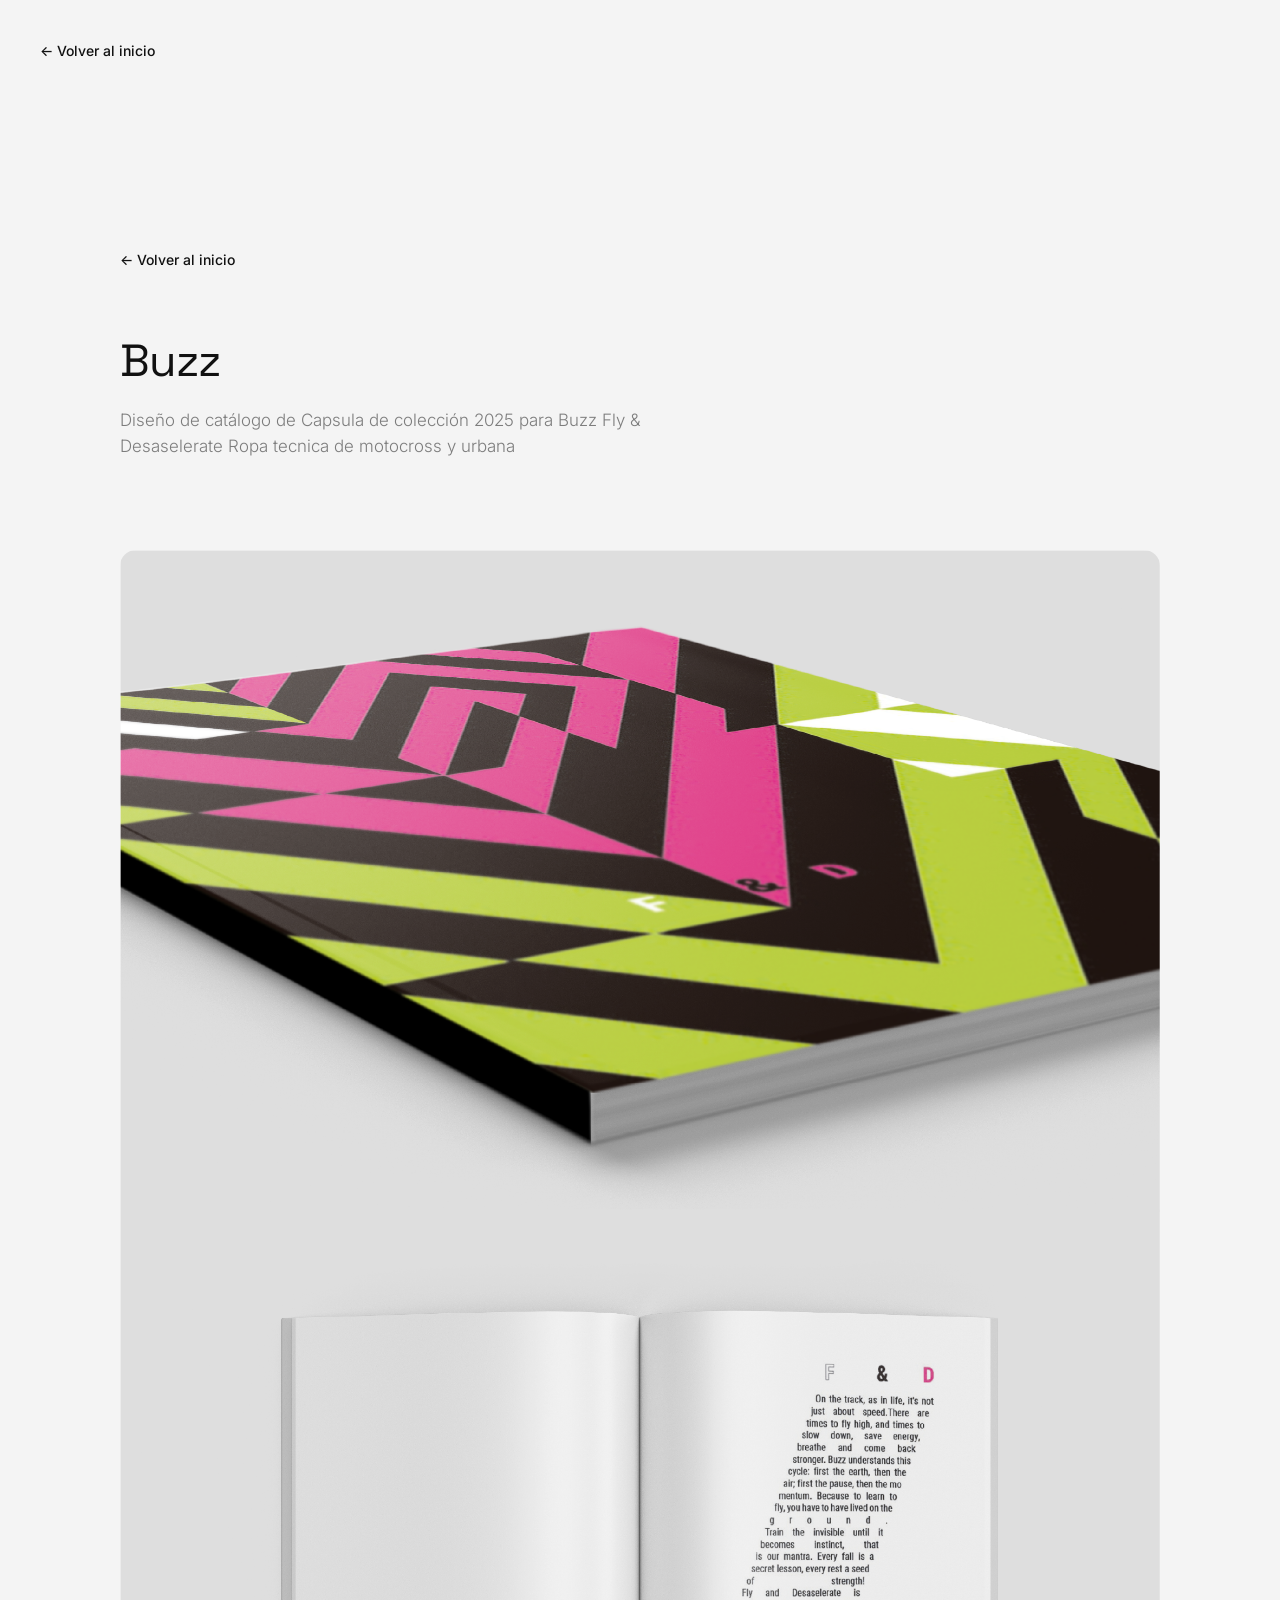
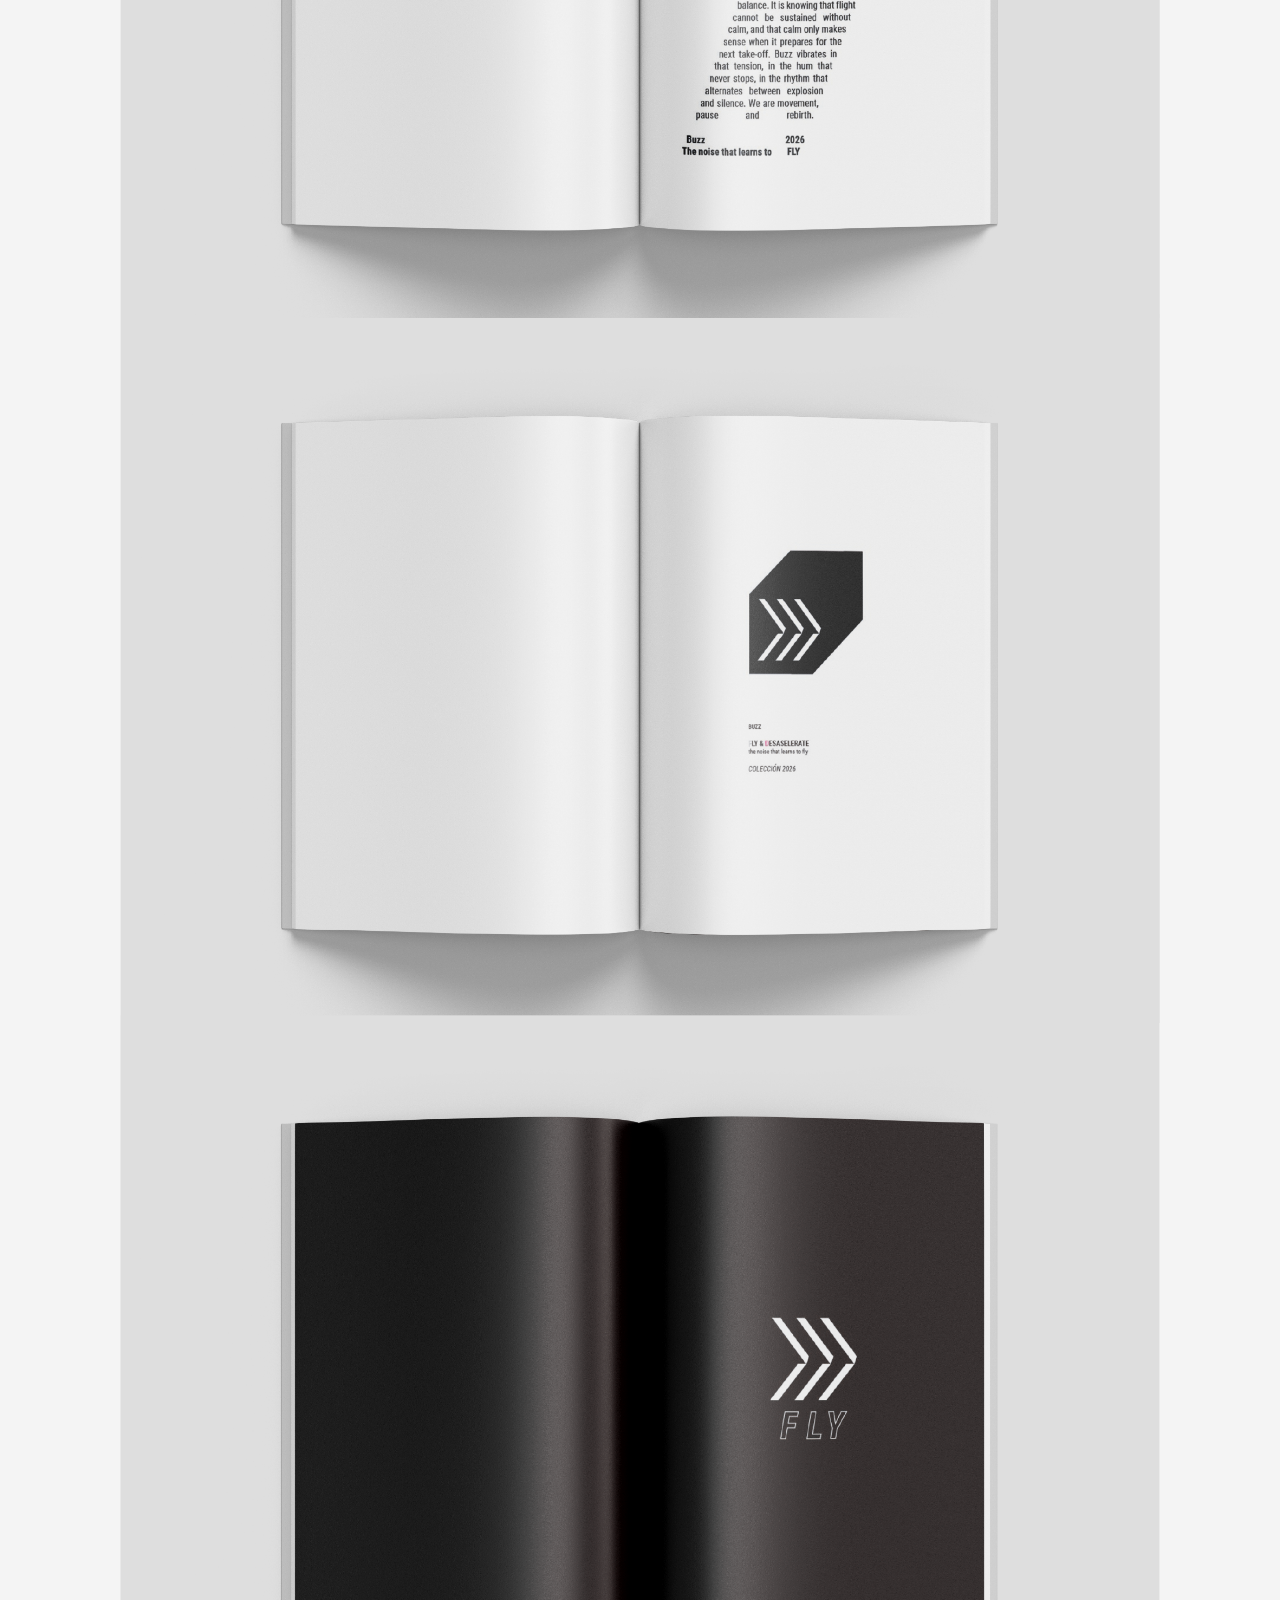
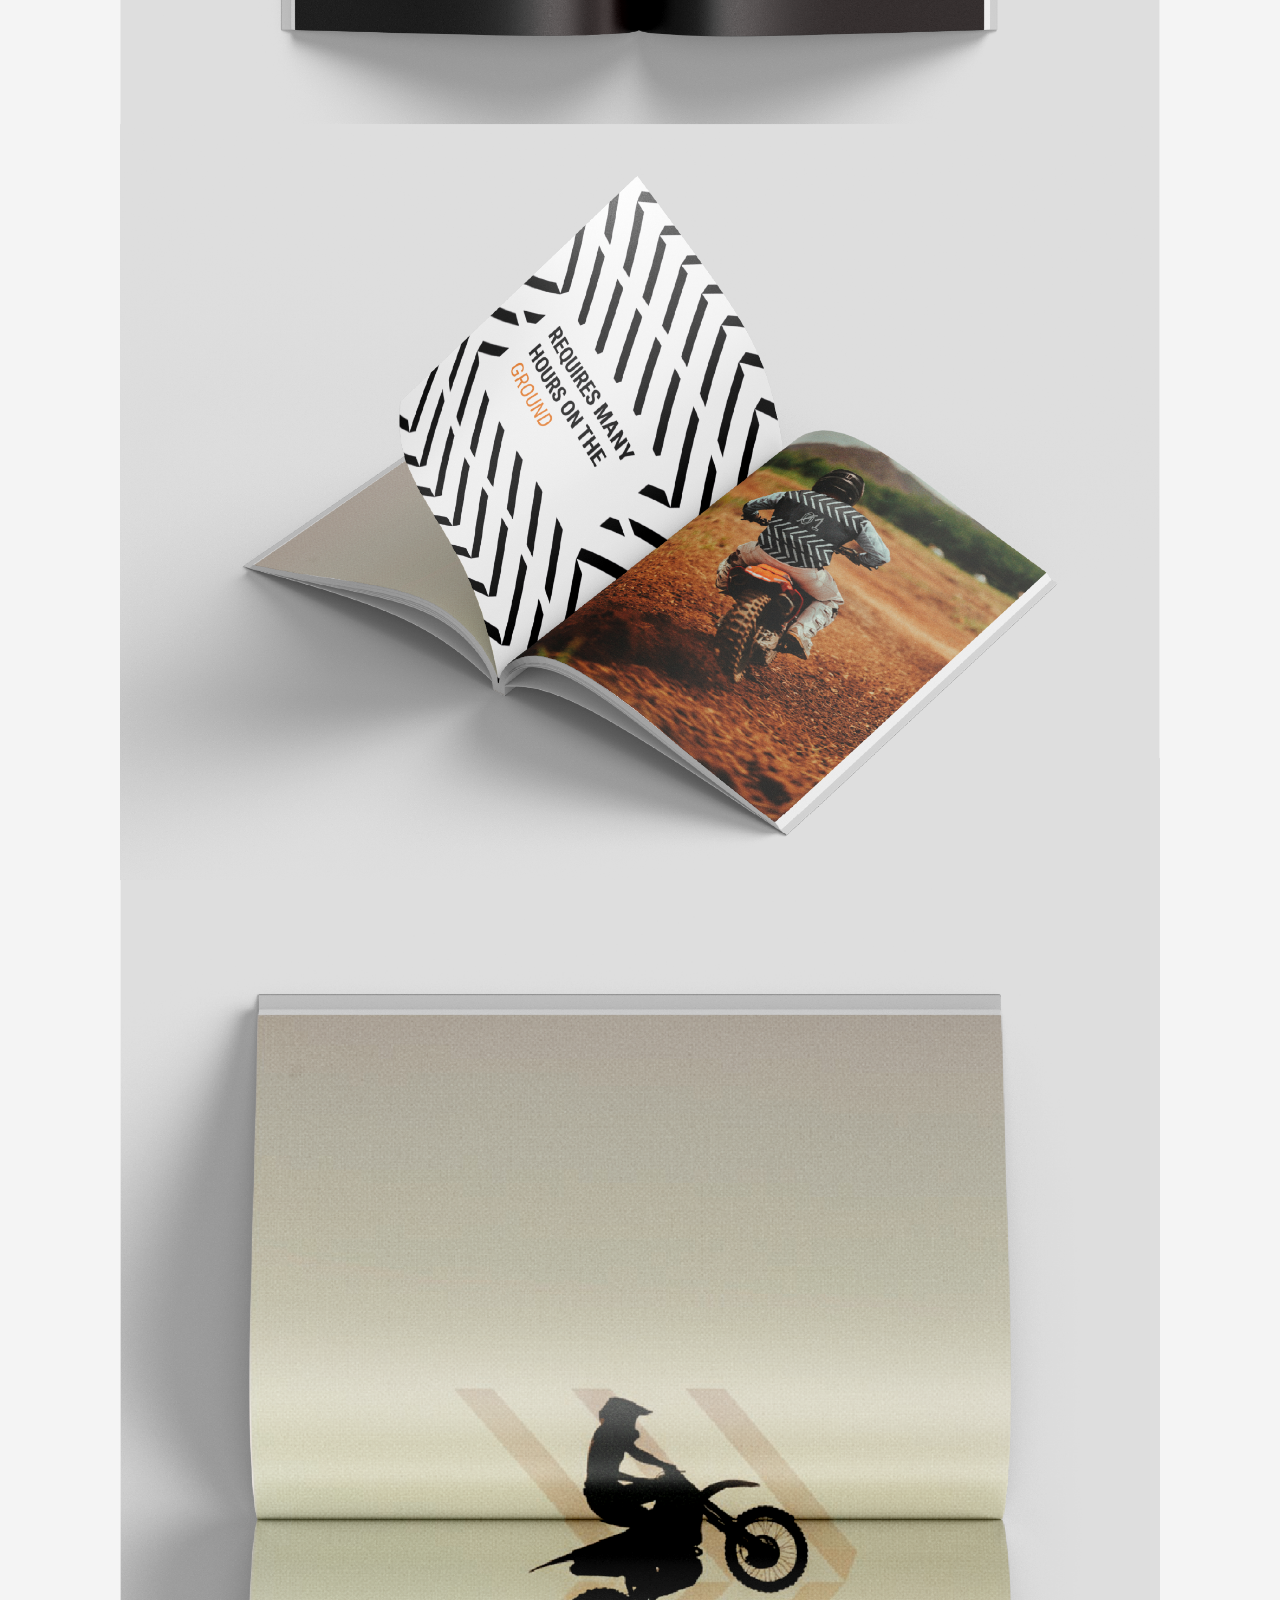
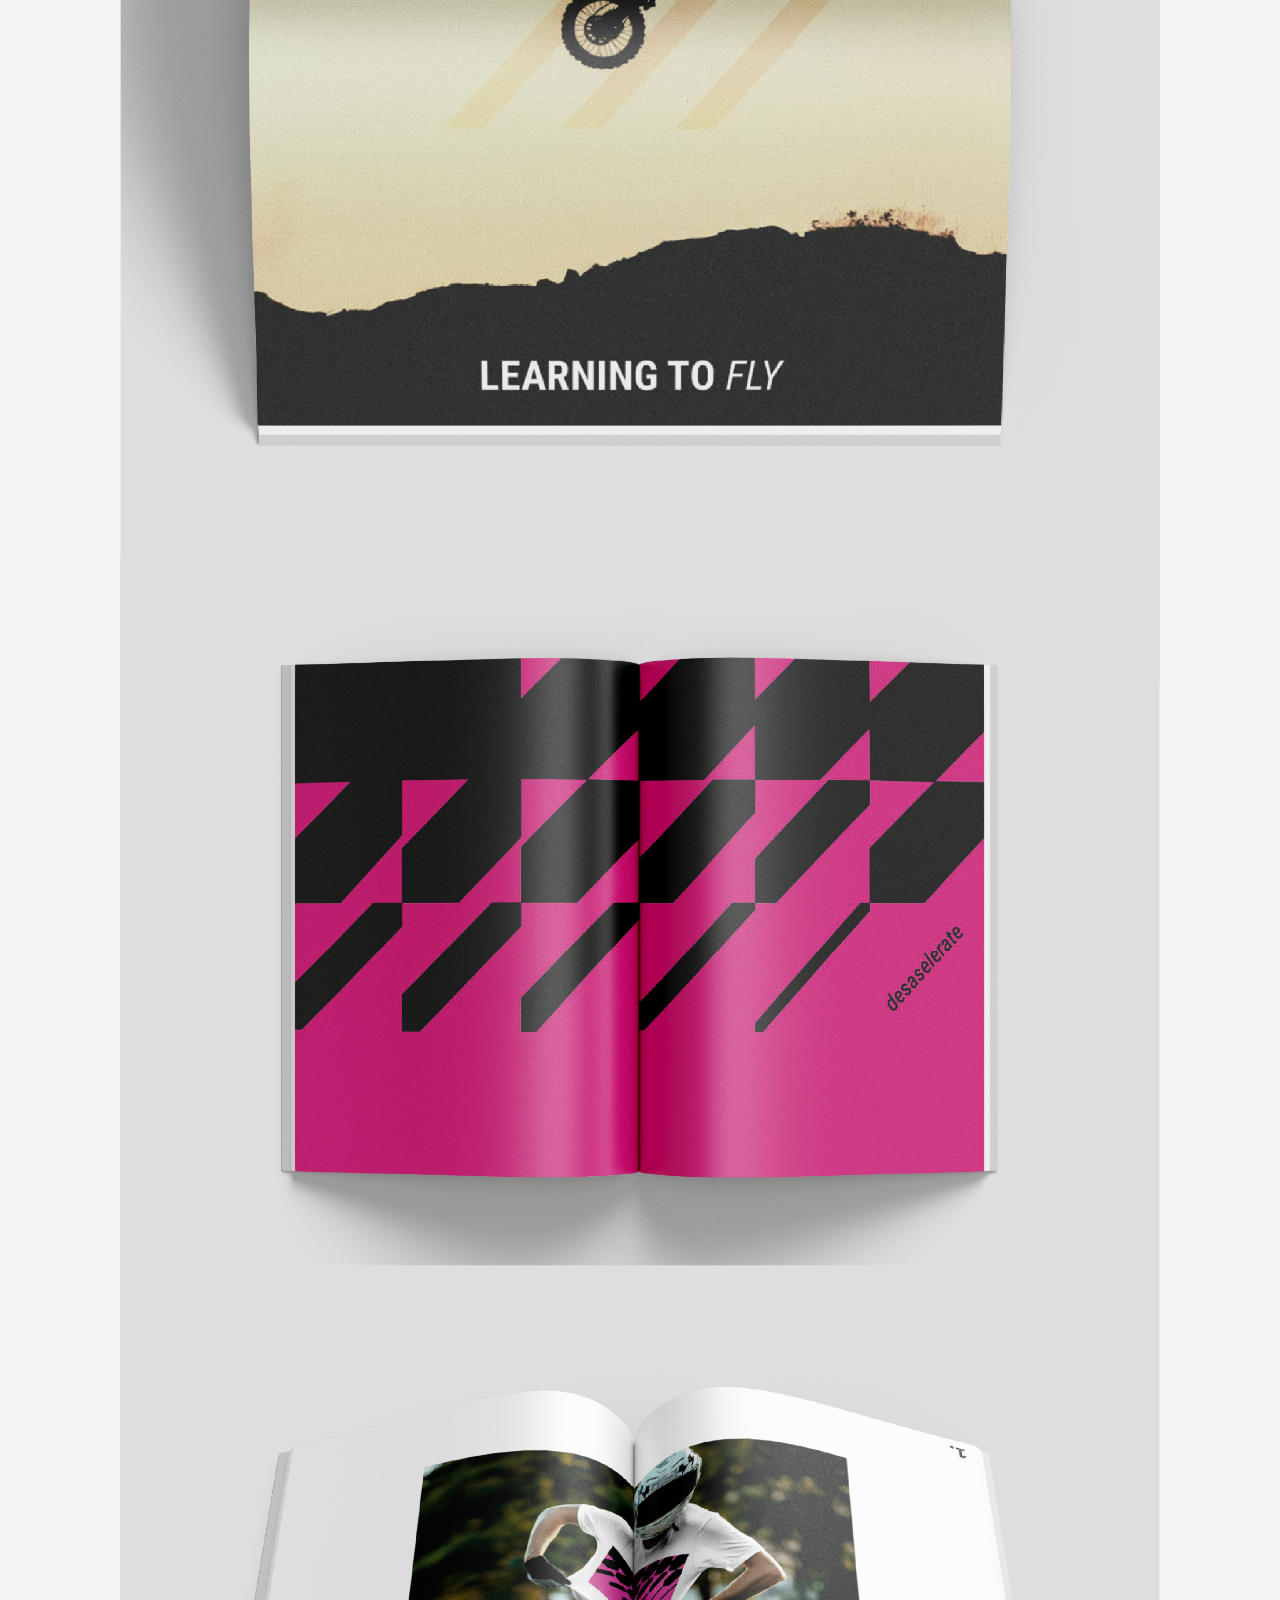
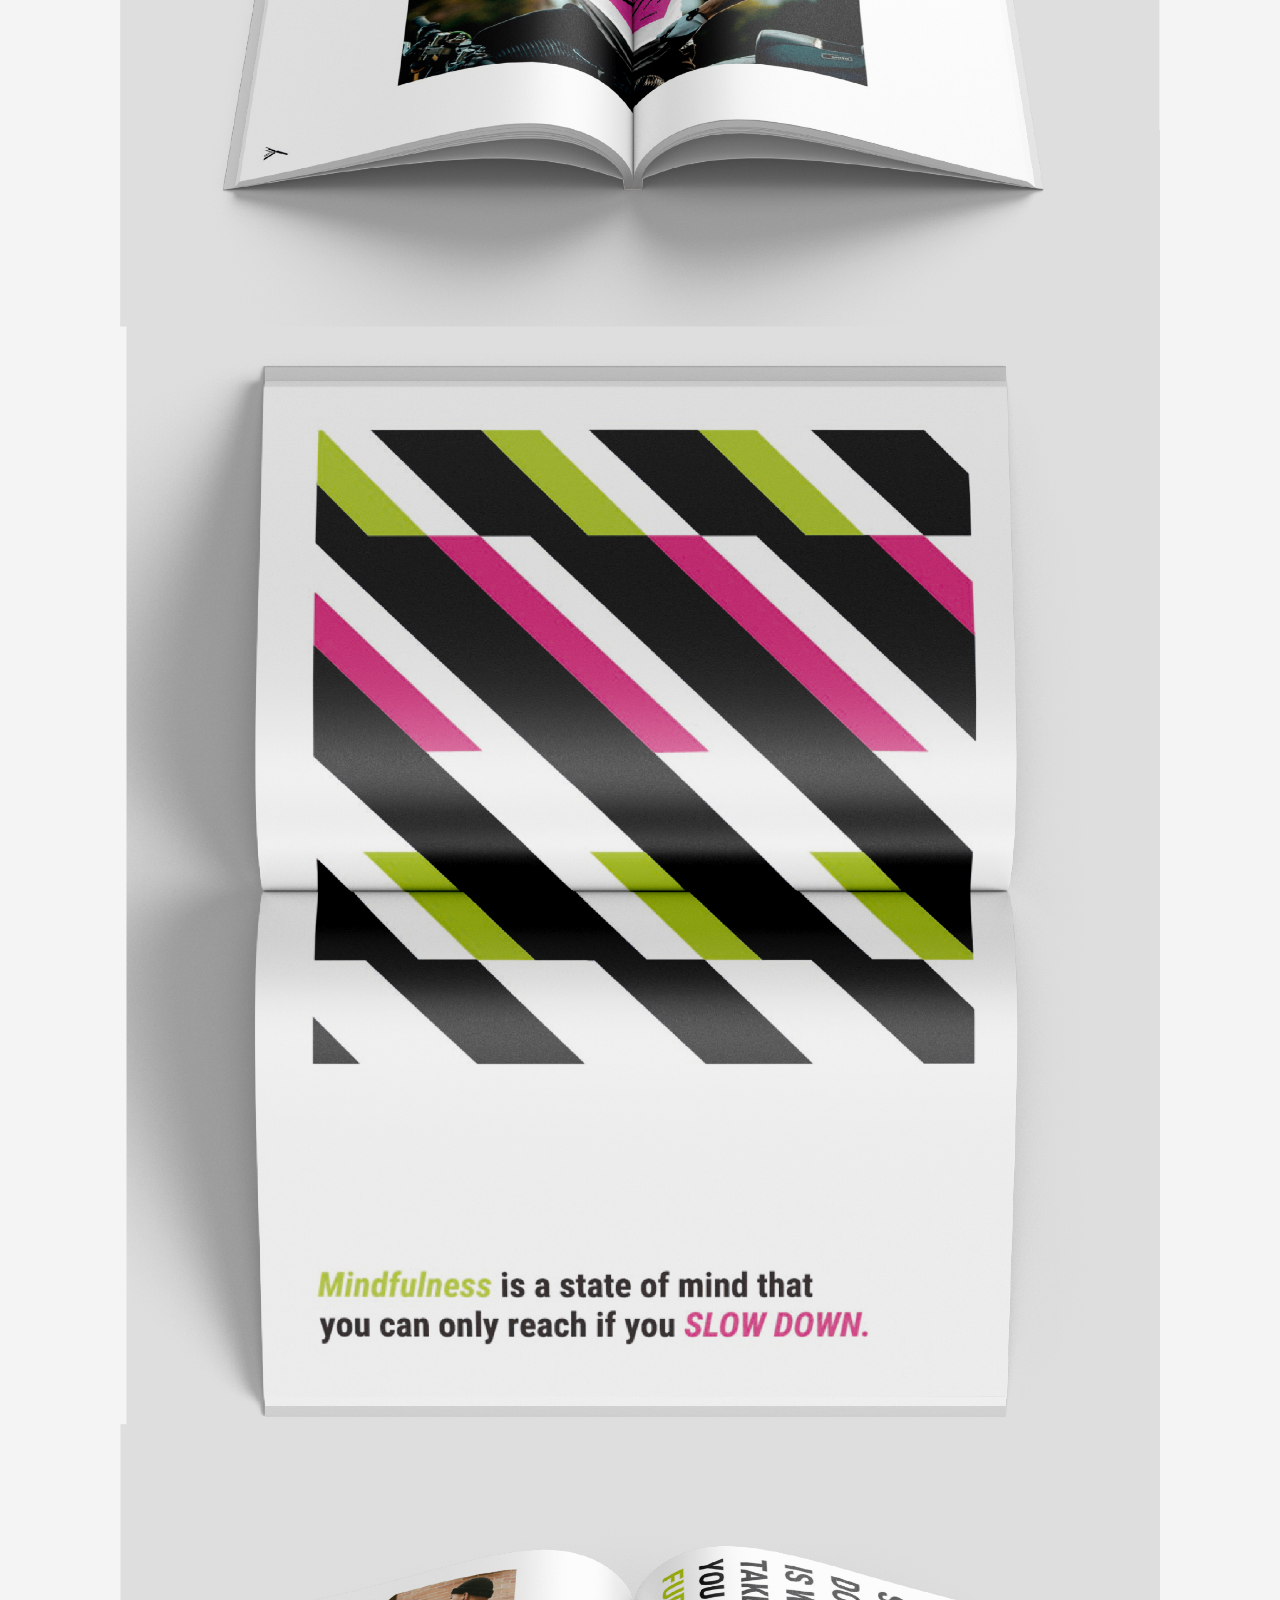
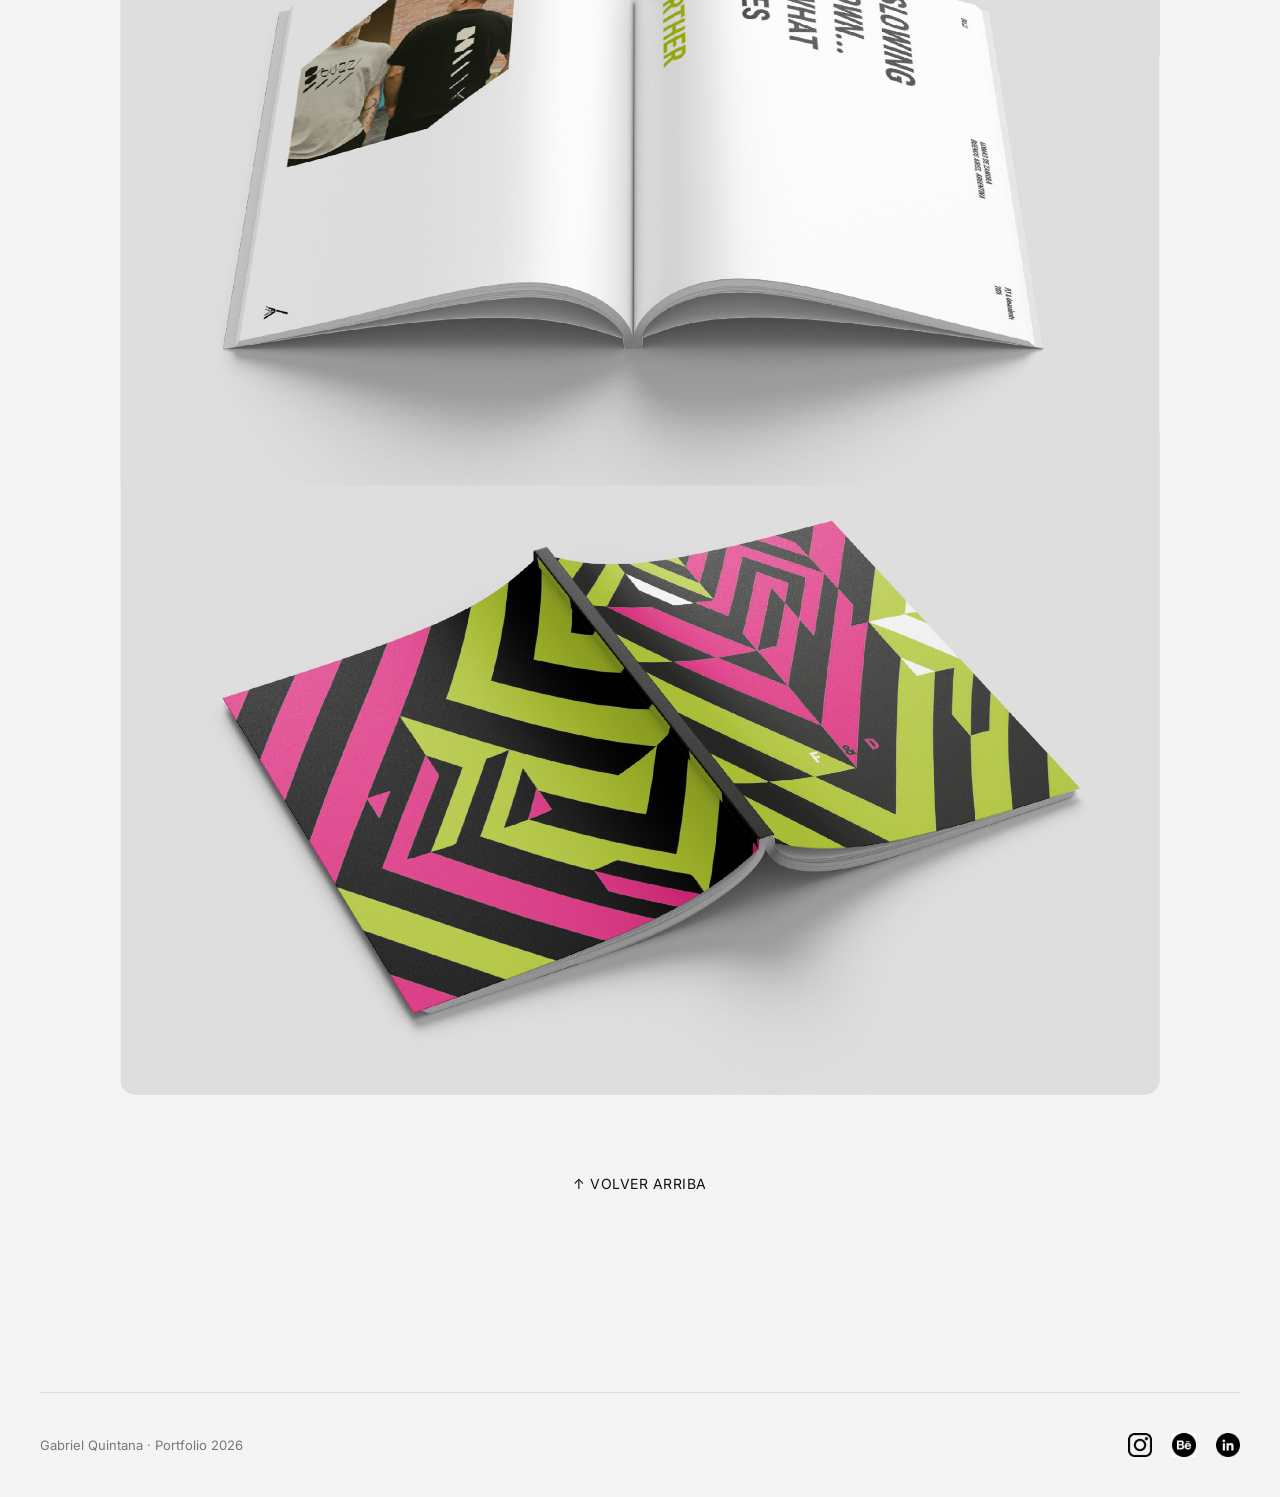
==== commit 3490bf5c: "Corregi etiquetas div corregi footer de paginas edite detalles de diseño" ====
--- a/paginas/buzz.html
+++ b/paginas/buzz.html
@@ -55,16 +55,43 @@
 
         <a href="#top" class="back-to-top">
 
-    ↑ Back to top
+    ↑ Volver arriba
         </a>    
     </main>
 
     <footer>
 
-    <p>
+    <section class="footer-info">
+      <p>
         Gabriel Quintana · Portfolio 2026
-    </p>
+      </p>
+     </section>
+       <section class="footer-social">
 
-</footer>
+        <a href="https://www.instagram.com/tanacio.dg/"
+           target="_blank">
+
+            <img src="../img/social/instagram.png"
+                 alt="Instagram">
+
+        </a>
+
+        <a href="https://www.behance.net/quintana"
+           target="_blank">
+
+            <img src="../img/social/behance.png"
+                 alt="Behance">
+
+        </a>
+
+        <a href="https://www.linkedin.com/in/gabo-quintana-7a0714377/"
+           target="_blank">
+
+            <img src="../img/social/linkedin.png"
+                 alt="LinkedIn">
+
+        </a>
+
+    </section>
 
 </body>
